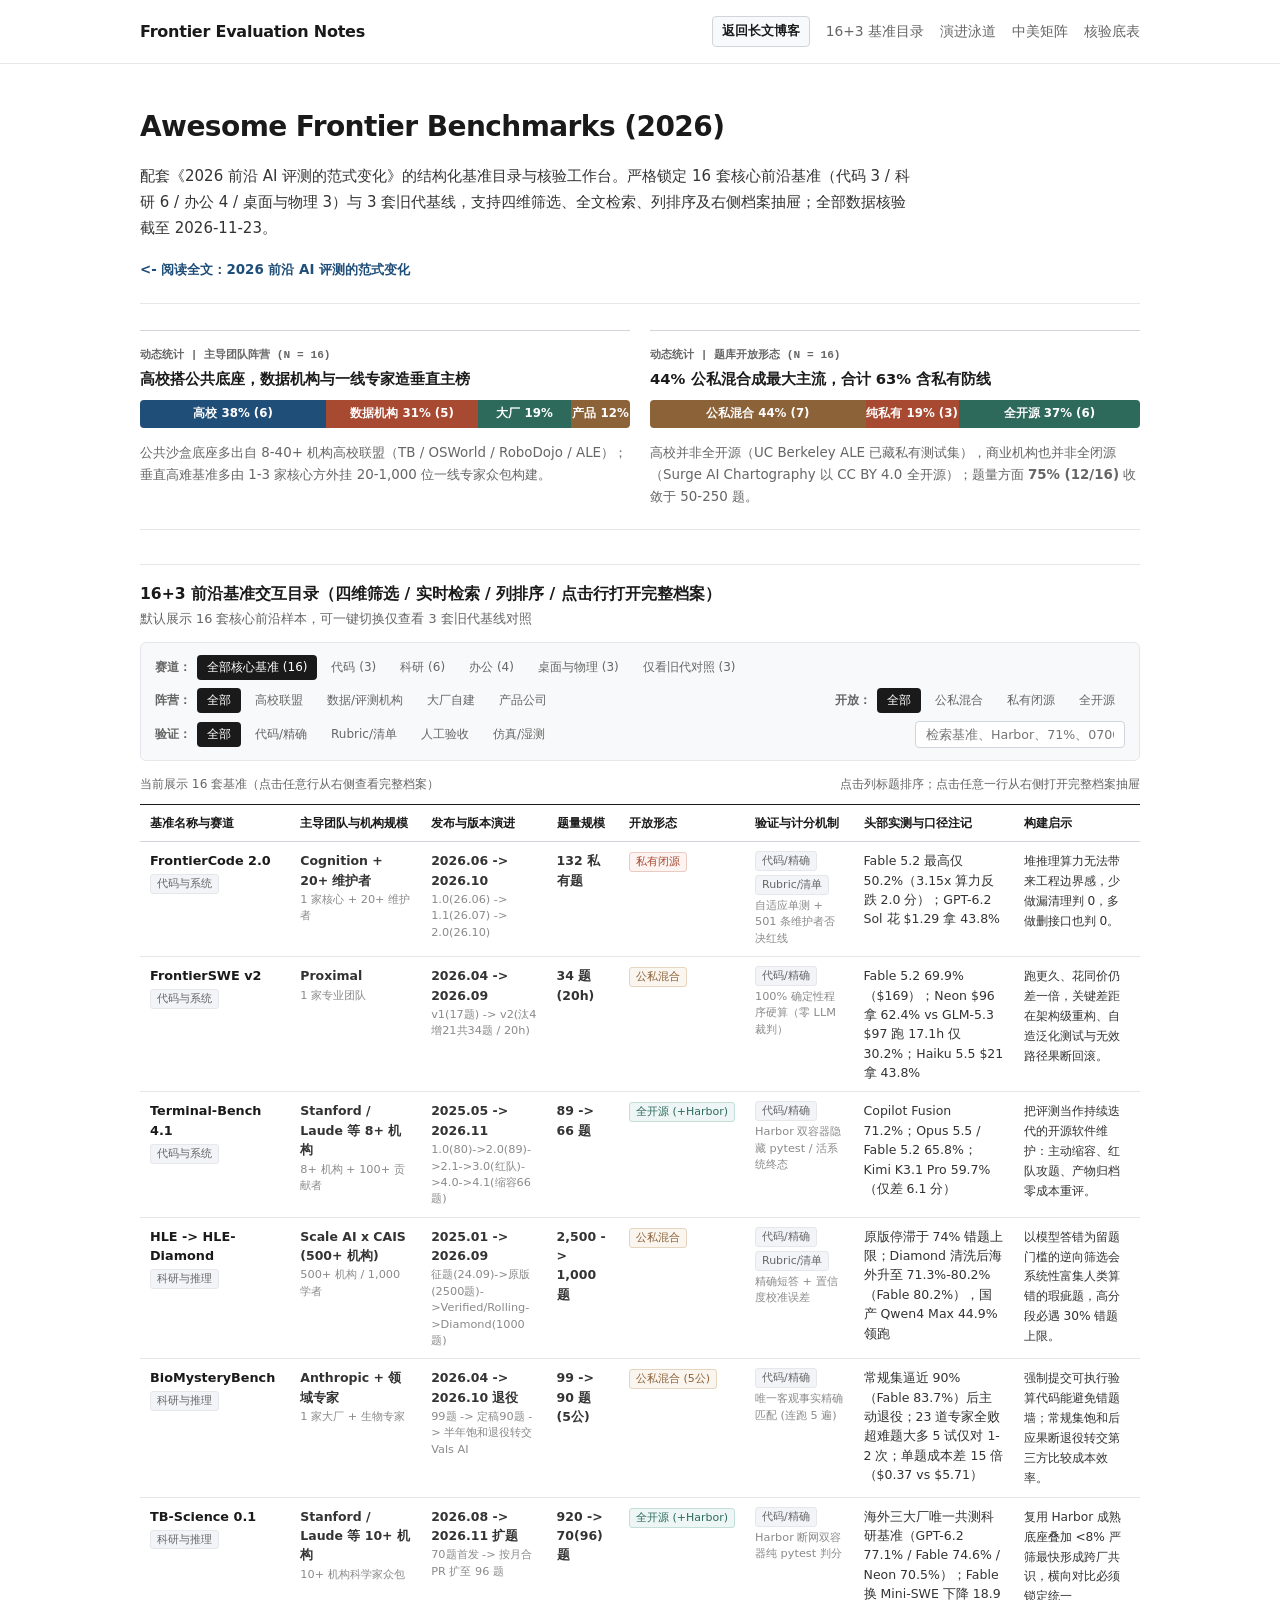
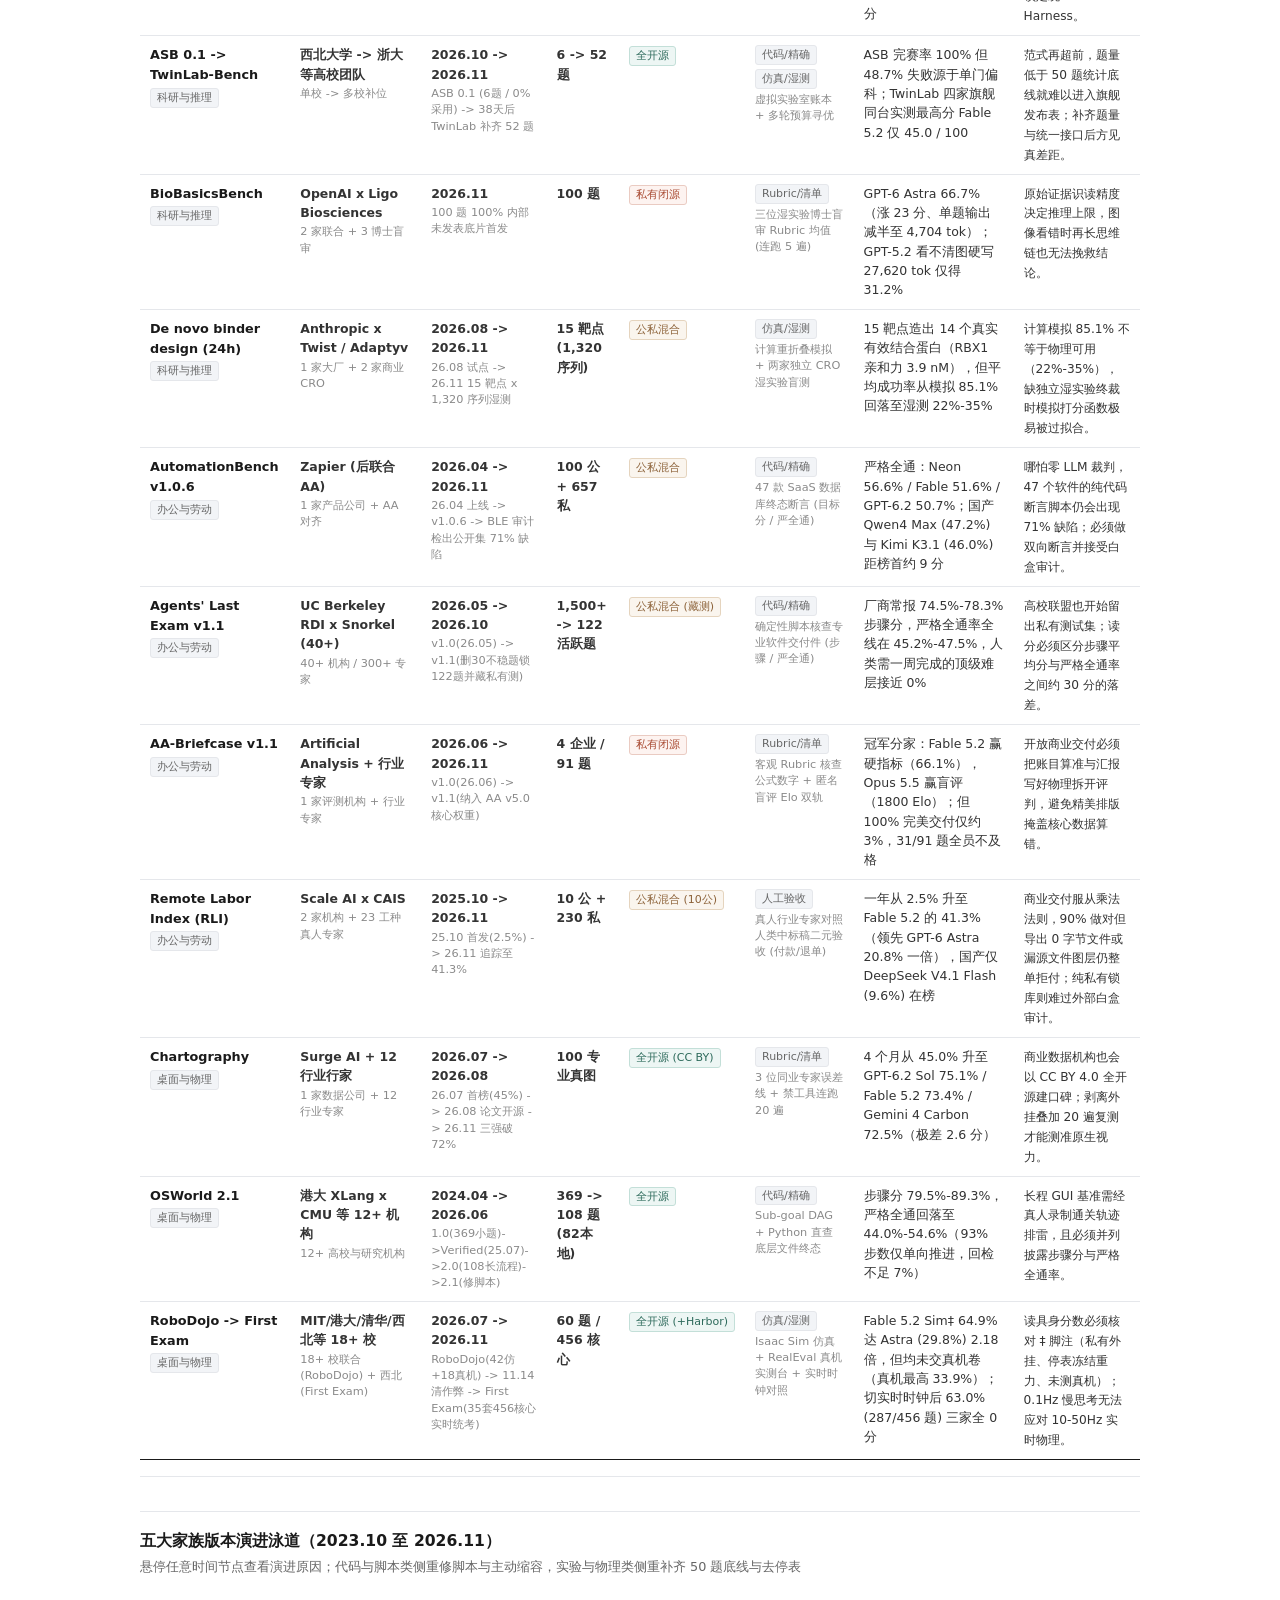
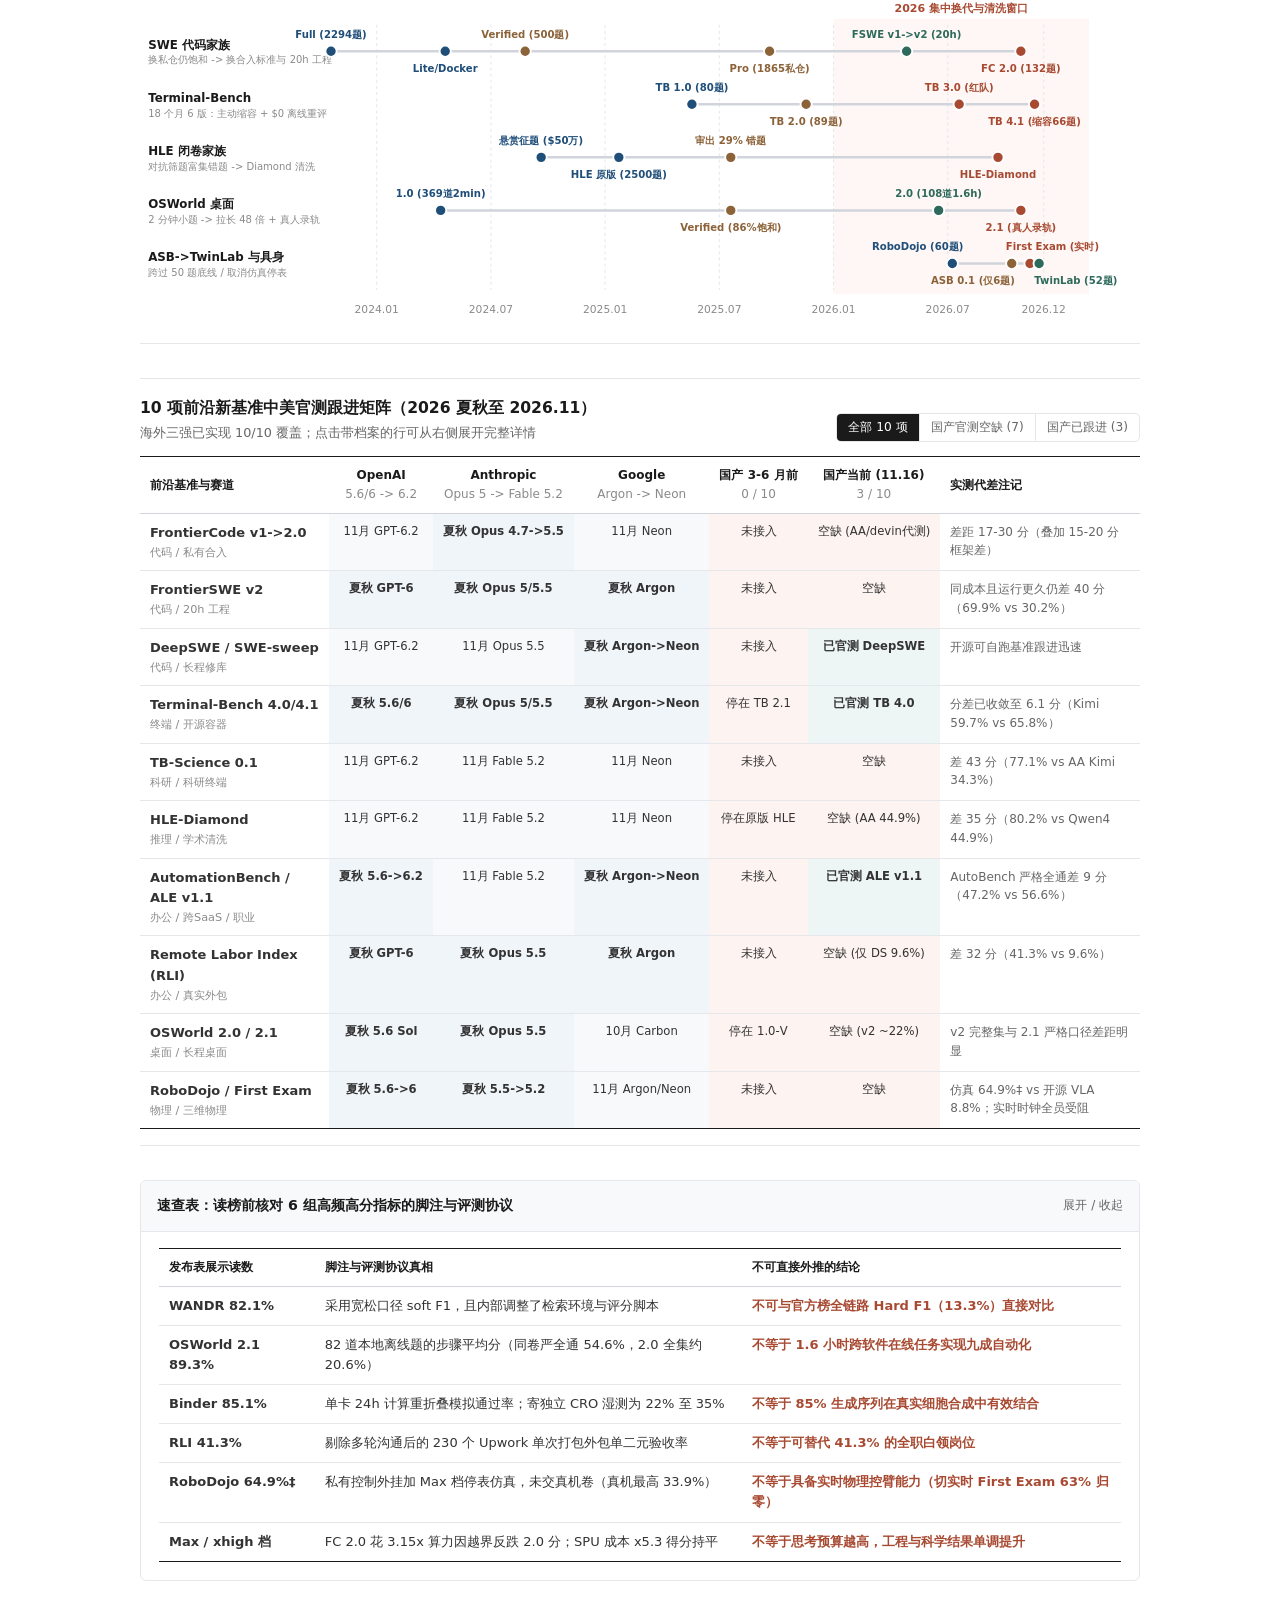
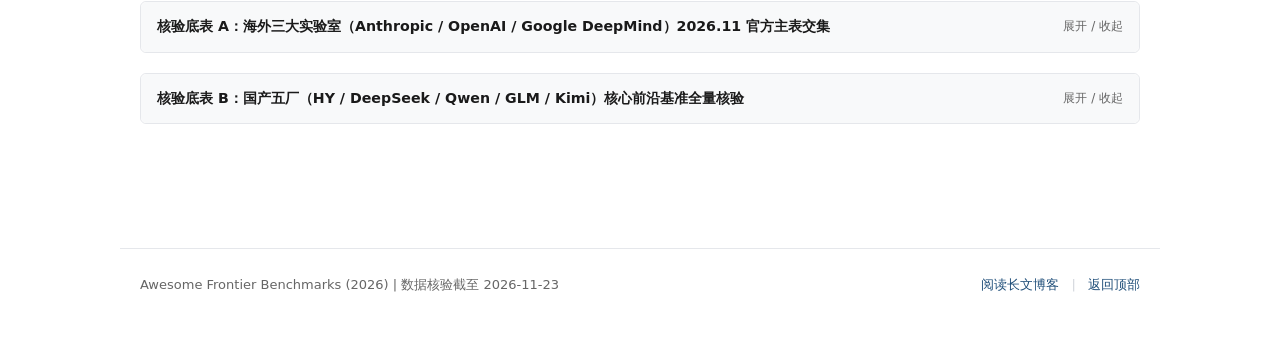
==== benchmarks.html @ d926dbf9 "Refactor blog to 4-part Lil'Log essay + References; split Part 3 into domain playbook; extract 16+3 " ====
<!DOCTYPE html>
<html lang="zh-CN">
<head>
  <meta charset="UTF-8">
  <meta name="viewport" content="width=device-width, initial-scale=1.0">
  <title>Awesome Frontier Benchmarks (2026) | 16+3 前沿基准目录与核验库</title>
  <meta name="description" content="2026 前沿 AI 评测独立基准目录平台：覆盖 16 套核心前沿基准与 3 套旧代基线的四维交互检索、五大家族演进泳道、中美 10 榜跟进矩阵与八厂实测核验底表。">
  <link rel="stylesheet" href="styles.css?v=20261126-4">
</head>
<body>

<header class="site-header" id="top">
  <div class="site-header-inner" style="max-width:var(--wide-w);">
    <a class="site-brand" href="index.html">Frontier Evaluation Notes</a>
    <nav class="header-nav" aria-label="目录平台导航">
      <a href="index.html" class="nav-dir-link">返回长文博客</a>
      <a href="#sec-explorer">16+3 基准目录</a>
      <a href="#sec-timeline">演进泳道</a>
      <a href="#sec-adoption">中美矩阵</a>
      <a href="#sec-ledgers">核验底表</a>
    </nav>
  </div>
</header>

<main class="page-wide">
  <header class="dir-header">
    <h1>Awesome Frontier Benchmarks (2026)</h1>
    <p>
      配套《2026 前沿 AI 评测的范式变化》的结构化基准目录与核验工作台。严格锁定 16 套核心前沿基准（代码 3 / 科研 6 / 办公 4 / 桌面与物理 3）与 3 套旧代基线，支持四维筛选、全文检索、列排序及右侧档案抽屉；全部数据核验截至 2026-11-23。
    </p>
    <a class="dir-back" href="index.html"><- 阅读全文：2026 前沿 AI 评测的范式变化</a>
  </header>

  <!-- Live SSOT Overview Bars -->
  <section class="figure-card full" style="margin-top:0;border-top:none;padding-top:0;">
    <div class="grid-2" id="dynamic-dist-bars"></div>
  </section>

  <!-- 1. Interactive 16+3 Master Directory -->
  <section class="figure-card full" id="sec-explorer">
    <div class="fig-header">
      <div>
        <h4 class="fig-title">16+3 前沿基准交互目录（四维筛选 / 实时检索 / 列排序 / 点击行打开完整档案）</h4>
        <div class="fig-sub">默认展示 16 套核心前沿样本，可一键切换仅查看 3 套旧代基线对照</div>
      </div>
    </div>

    <div class="explorer-toolbar">
      <div class="filter-group" id="track-filters">
        <span class="filter-label">赛道：</span>
        <button class="pill active" data-val="all">全部核心基准 (16)</button>
        <button class="pill" data-val="code">代码 (3)</button>
        <button class="pill" data-val="sci">科研 (6)</button>
        <button class="pill" data-val="off">办公 (4)</button>
        <button class="pill" data-val="emb">桌面与物理 (3)</button>
        <button class="pill" data-val="legacy">仅看旧代对照 (3)</button>
      </div>
      <div class="filter-group" id="org-filters">
        <span class="filter-label">阵营：</span>
        <button class="pill active" data-val="all">全部</button>
        <button class="pill" data-val="acad">高校联盟</button>
        <button class="pill" data-val="data">数据/评测机构</button>
        <button class="pill" data-val="lab">大厂自建</button>
        <button class="pill" data-val="prod">产品公司</button>
      </div>
      <div class="filter-group" id="access-filters">
        <span class="filter-label">开放：</span>
        <button class="pill active" data-val="all">全部</button>
        <button class="pill" data-val="hyb">公私混合</button>
        <button class="pill" data-val="priv">私有闭源</button>
        <button class="pill" data-val="open">全开源</button>
      </div>
      <div class="filter-group" id="eval-filters">
        <span class="filter-label">验证：</span>
        <button class="pill active" data-val="all">全部</button>
        <button class="pill" data-val="code">代码/精确</button>
        <button class="pill" data-val="rubric">Rubric/清单</button>
        <button class="pill" data-val="human">人工验收</button>
        <button class="pill" data-val="phys">仿真/湿测</button>
      </div>
      <input type="text" id="search-box" class="search-input" placeholder="检索基准、Harbor、71%、0700...">
    </div>

    <div class="hint-bar">
      <span id="row-count-label">当前展示 16 套基准</span>
      <span>点击列标题排序；点击任意一行从右侧打开完整档案抽屉</span>
    </div>

    <div class="table-scroll">
      <table class="master">
        <thead>
          <tr>
            <th data-sort="name">基准名称与赛道</th>
            <th data-sort="orgType">主导团队与机构规模</th>
            <th data-sort="releaseYear">发布与版本演进</th>
            <th data-sort="countNum">题量规模</th>
            <th data-sort="access">开放形态</th>
            <th>验证与计分机制</th>
            <th>头部实测与口径注记</th>
            <th>构建启示</th>
          </tr>
        </thead>
        <tbody id="master-tbody"></tbody>
      </table>
    </div>
  </section>

  <!-- 2. Five-Family Version Timeline -->
  <figure class="figure-card full" id="sec-timeline">
    <div class="fig-header">
      <div>
        <h4 class="fig-title">五大家族版本演进泳道（2023.10 至 2026.11）</h4>
        <div class="fig-sub">悬停任意时间节点查看演进原因；代码与脚本类侧重修脚本与主动缩容，实验与物理类侧重补齐 50 题底线与去停表</div>
      </div>
    </div>
    <div id="chart-timeline"></div>
  </figure>

  <!-- 3. US vs China 10-Benchmark Adoption Matrix -->
  <figure class="figure-card full" id="sec-adoption">
    <div class="fig-header">
      <div>
        <h4 class="fig-title">10 项前沿新基准中美官测跟进矩阵（2026 夏秋至 2026.11）</h4>
        <div class="fig-sub">海外三强已实现 10/10 覆盖；点击带档案的行可从右侧展开完整详情</div>
      </div>
      <div class="seg-tabs" id="adoption-seg">
        <button class="seg-btn active" data-val="all">全部 10 项</button>
        <button class="seg-btn" data-val="gap">国产官测空缺 (7)</button>
        <button class="seg-btn" data-val="ok">国产已跟进 (3)</button>
      </div>
    </div>
    <div class="table-scroll">
      <table class="ed-table">
        <thead>
          <tr>
            <th>前沿基准与赛道</th>
            <th style="text-align:center;">OpenAI<br><span style="font-weight:400;color:var(--faint);">5.6/6 -> 6.2</span></th>
            <th style="text-align:center;">Anthropic<br><span style="font-weight:400;color:var(--faint);">Opus 5 -> Fable 5.2</span></th>
            <th style="text-align:center;">Google<br><span style="font-weight:400;color:var(--faint);">Argon -> Neon</span></th>
            <th style="text-align:center;">国产 3-6 月前<br><span style="font-weight:400;color:var(--faint);">0 / 10</span></th>
            <th style="text-align:center;">国产当前 (11.16)<br><span style="font-weight:400;color:var(--faint);">3 / 10</span></th>
            <th>实测代差注记</th>
          </tr>
        </thead>
        <tbody id="adoption-tbody"></tbody>
      </table>
    </div>
  </figure>

  <!-- 4. Verification Ledgers & Fine-Print Quick Check -->
  <section id="sec-ledgers" style="margin-top:26px;">
    <details class="deep-dive wide" open>
      <summary>
        <span>速查表：读榜前核对 6 组高频高分指标的脚注与评测协议</span>
        <span class="dd-chevron">展开 / 收起</span>
      </summary>
      <div class="dd-body">
        <div class="table-scroll">
          <table class="ed-table">
            <thead>
              <tr><th>发布表展示读数</th><th>脚注与评测协议真相</th><th>不可直接外推的结论</th></tr>
            </thead>
            <tbody>
              <tr><td><b>WANDR 82.1%</b></td><td>采用宽松口径 soft F1，且内部调整了检索环境与评分脚本</td><td style="color:var(--rust);font-weight:600;">不可与官方榜全链路 Hard F1（13.3%）直接对比</td></tr>
              <tr><td><b>OSWorld 2.1 89.3%</b></td><td>82 道本地离线题的步骤平均分（同卷严全通 54.6%，2.0 全集约 20.6%）</td><td style="color:var(--rust);font-weight:600;">不等于 1.6 小时跨软件在线任务实现九成自动化</td></tr>
              <tr><td><b>Binder 85.1%</b></td><td>单卡 24h 计算重折叠模拟通过率；寄独立 CRO 湿测为 22% 至 35%</td><td style="color:var(--rust);font-weight:600;">不等于 85% 生成序列在真实细胞合成中有效结合</td></tr>
              <tr><td><b>RLI 41.3%</b></td><td>剔除多轮沟通后的 230 个 Upwork 单次打包外包单二元验收率</td><td style="color:var(--rust);font-weight:600;">不等于可替代 41.3% 的全职白领岗位</td></tr>
              <tr><td><b>RoboDojo 64.9%‡</b></td><td>私有控制外挂加 Max 档停表仿真，未交真机卷（真机最高 33.9%）</td><td style="color:var(--rust);font-weight:600;">不等于具备实时物理控臂能力（切实时 First Exam 63% 归零）</td></tr>
              <tr><td><b>Max / xhigh 档</b></td><td>FC 2.0 花 3.15x 算力因越界反跌 2.0 分；SPU 成本 x5.3 得分持平</td><td style="color:var(--rust);font-weight:600;">不等于思考预算越高，工程与科学结果单调提升</td></tr>
            </tbody>
          </table>
        </div>
      </div>
    </details>

    <details class="deep-dive wide">
      <summary>
        <span>核验底表 A：海外三大实验室（Anthropic / OpenAI / Google DeepMind）2026.11 官方主表交集</span>
        <span class="dd-chevron">展开 / 收起</span>
      </summary>
      <div class="dd-body">
        <div class="table-scroll">
          <table class="ed-table">
            <thead>
              <tr><th>交集层级</th><th>能力维度</th><th>核心评测集</th><th>2026.11 一手公开读数与侧重</th></tr>
            </thead>
            <tbody>
              <tr><td><b>三家硬交集</b></td><td>软件工程</td><td>FrontierCode 2.0</td><td>Fable 5.2 50.2%（发布页 49.1%），Opus 5.5 47.3%，Neon 46.2%，GPT-6.2 Astra 44.2% / Sol 43.8%</td></tr>
              <tr><td><b>三家硬交集</b></td><td>终端科研</td><td>TB-Science 0.1</td><td>GPT-6.2 Astra 77.1%，Mythos 5.2 75.3%，Fable 5.2 74.6%，Neon 70.5%（单列 0% 拒答率）</td></tr>
              <tr><td><b>三家硬交集</b></td><td>网安红线</td><td>ExploitBench / Gym</td><td>Anthropic 4 个月 40%->78%->91%（S-1）；OpenAI GPT-6.2 触 Critical（V8-bench 100% / 0-day 53.5%）；Google 分级受控开放</td></tr>
              <tr><td><b>三家硬交集</b></td><td>行为安全</td><td>审计 / 逃逸 / RSI</td><td>Anthropic 1,800 场景逃逸 39%->3.1%；OpenAI Astra 触 RSI High；Google Gray Swan IPI 间接注入 0%</td></tr>
              <tr><td><b>双家 / 横评</b></td><td>跨 SaaS 办公</td><td>AutomationBench v1.0.6</td><td>严格全通率：Gemini 4 Neon 56.6%（旧快照 56.3%），Carbon 55.3%，Fable 5.2 51.6%，GPT-6.2 Astra 50.7%</td></tr>
              <tr><td><b>双家 / 横评</b></td><td>多职业软件</td><td>Agents' Last Exam v1.1</td><td>55 职业沙箱：GPT-6.2 Astra 步骤分 78.3%（严全通 ~47.5%），Neon 75.8%（~46.0%），Fable ~74.5%（~45.2%）</td></tr>
              <tr><td><b>双家 / 横评</b></td><td>清洗学术与识图</td><td>HLE-Diamond / Chartography</td><td>HLE-Diamond：Fable 80.2% / Astra 72.2% / Neon 71.3%；Chartography：Sol 75.1% / Fable 73.4% / Carbon 72.5%</td></tr>
              <tr><td><b>单厂重仓</b></td><td>Anthropic</td><td>FSWE v2 / RLI / OSWorld / RoboDojo</td><td>20h 工程 69.9%、Upwork 真外包 41.3%、OSWorld 2.1 步骤分 89.3%（严全通 54.6%）、RoboDojo Sim 64.9%‡</td></tr>
              <tr><td><b>单厂重仓</b></td><td>OpenAI</td><td>DeepSWE / BioBasics / GDPval</td><td>轻量档 Sol 性价比、湿实验排错 Astra 66.7%、44 职业盲评 GDPval v2 50.4%、Erdos 形式化证明</td></tr>
              <tr><td><b>单厂重仓</b></td><td>Google</td><td>TB 4.1 / SWE-sweep / GraphWalks</td><td>首推 Cheating-adjusted 防作弊修正分、公开 Antigravity 3x 框架差、1M 上下文 GraphWalks 与 CWE-Bench v2 70.7%</td></tr>
            </tbody>
          </table>
        </div>
      </div>
    </details>

    <details class="deep-dive wide">
      <summary>
        <span>核验底表 B：国产五厂（HY / DeepSeek / Qwen / GLM / Kimi）核心前沿基准全量核验</span>
        <span class="dd-chevron">展开 / 收起</span>
      </summary>
      <div class="dd-body">
        <div class="table-scroll">
          <table class="ed-table">
            <thead>
              <tr><th>核心基准（海外参比）</th><th>HY (腾讯混元)</th><th>DeepSeek</th><th>Qwen (阿里通义)</th><th>GLM (智谱)</th><th>Kimi (月之暗面)</th></tr>
            </thead>
            <tbody>
              <tr><td><b>FrontierCode 2.0</b><br><span class="b-sub">海外最高 50.2%</span></td><td>官网未入榜<br><span class="b-sub">AA Hy4 31.4%</span></td><td>V4.1 Flash 1017<br>20.2% ($0.38, devin)</td><td>v2 官网未入榜<br><span class="b-sub">AA Qwen4 Max 26.5%</span></td><td>GLM-5.3 20.2% ($7.5)<br><span class="b-sub">Flash 15.0% ($0.79)</span></td><td>K3.1 Pro 19.9% ($3.0)<br><span class="b-sub">K3 18.9% ($4.5)</span></td></tr>
              <tr><td><b>FrontierSWE v2</b><br><span class="b-sub">海外最高 69.9%</span></td><td>官网未入榜<br><span class="b-sub">自研 Goal2Repo 23.2%</span></td><td>V4 Flash Vision<br>14.8% ($8.6 Pareto)</td><td>Qwen3.8-Max<br>17.8% ($51.3)</td><td><b>GLM-5.3 30.2% ($97)</b><br><span class="b-sub">Flash 18.1% ($11)</span></td><td>Kimi K3<br>25.9% ($110)</td></tr>
              <tr><td><b>Terminal-Bench 4.1</b><br><span class="b-sub">海外 71.2% / 65.8%</span></td><td>Hy4 37.9% ($348)<br><span class="b-sub">Flash 11.8% ($15)</span></td><td>V4.1 Flash 1017<br>38.5% ($185 Pareto)</td><td>Qwen3.8-Max<br>27.0% ($4.6K, CC)</td><td>GLM-5.3 41.2% ($2.7K)<br><span class="b-sub">Flash 37.0% ($375)</span></td><td><b>Kimi K3.1 Pro 59.7%</b><br><span class="b-sub">$1.1K (国产最高)</span></td></tr>
              <tr><td><b>TB-Science 0.1</b><br><span class="b-sub">海外最高 77.1%</span></td><td>官网未入榜<br><span class="b-sub">AA Hy4 12.9%</span></td><td>V4.1 Flash 15.7% (#7)<br><span class="b-sub">V4 Pro 3.8%</span></td><td>官网未入榜<br><span class="b-sub">AA Qwen4 Max 23.3%</span></td><td>GLM-5.3<br>8.1% ($2.7K)</td><td>K3 7.1%<br><span class="b-sub"><b>AA K3.1 Pro 34.3%</b></span></td></tr>
              <tr><td><b>HLE-Diamond</b><br><span class="b-sub">海外最高 80.2%</span></td><td>Tencent Hy4<br>32.7% (AA v5.0.1)</td><td>V4.1 Flash 25.3%<br><span class="b-sub">原版 HLE 43.3%</span></td><td><b>Qwen4 Max 44.9%</b><br><span class="b-sub">国产最高</span></td><td>GLM-5.3 (max) 17.9%<br><span class="b-sub">原版 HLE 42.3%</span></td><td>Kimi K3.1 Pro 37.3%<br><span class="b-sub">原版 52.5% (工具 70%)</span></td></tr>
              <tr><td><b>AutomationBench</b><br><span class="b-sub">海外 56.6% 严全通</span></td><td>官网未入榜<br><span class="b-sub">AA Hy4 36.2%</span></td><td>V4.1 / V4 Flash<br>AA 35.5%-36.7%</td><td><b>AA Qwen4 Max 47.2%</b><br><span class="b-sub">目标分 72.6%</span></td><td>GLM-5.3<br>AA 29.4%</td><td><b>AA K3.1 Pro 46.0%</b><br><span class="b-sub">目标分 73.3%</span></td></tr>
              <tr><td><b>RLI / OSWorld v2</b><br><span class="b-sub">海外 41.3% / 89.3%</span></td><td>官网未入榜</td><td>RLI V4.1 Flash 9.6%<br><span class="b-sub">国产唯一公开在榜</span></td><td>OSWorld v2 21.5%<br><span class="b-sub">1.0-Verified 73.3%</span></td><td>1.0-Verified<br>AutoGLM 48.0%</td><td>OSWorld v2 22.1%<br><span class="b-sub">1.0-Verified 73.1%</span></td></tr>
            </tbody>
          </table>
        </div>
        <p style="margin-top:10px;font-size:12.4px;color:var(--muted);">注：严格区分官网原生榜、厂商自报与 AA v5 统一框架补充读数；核验截止 2026-11-23。</p>
      </div>
    </details>
  </section>
</main>

<!-- Slide-out Benchmark Dossier Drawer -->
<div class="drawer-backdrop" id="drawer-bg" role="dialog" aria-modal="true" aria-label="基准完整档案">
  <div class="drawer" id="drawer-content"></div>
</div>

<div id="svg-tooltip" role="tooltip"></div>

<footer class="site-footer" style="max-width:var(--wide-w);">
  <div class="footer-inner">
    <span>Awesome Frontier Benchmarks (2026) | 数据核验截至 2026-11-23</span>
    <span>
      <a href="index.html">阅读长文博客</a>
      <span style="margin:0 8px;color:var(--border-strong);">|</span>
      <a href="#top">返回顶部</a>
    </span>
  </div>
</footer>

<script src="data.js?v=20261126-4"></script>
<script src="charts.js?v=20261126-4"></script>
</body>
</html>
---- styles.css ----
/* ==========================================================================
   2026 FRONTIER AI EVALUATION SURVEY | LIL'LOG MINIMALIST STYLESHEET
   Pure white canvas, calm academic typography, zero external font blocking.
   ========================================================================== */

:root {
  --bg: #FFFFFF;
  --surface: #F8F9FA;
  --surface-2: #F2F4F7;
  --border: #E5E7EB;
  --border-strong: #D1D5DB;

  --ink: #1A1A1A;
  --ink-2: #333333;
  --muted: #666666;
  --faint: #8A8A8A;

  /* Restrained semantic palette (argument weight only, zero decoration) */
  --accent: #1F4E79;
  --accent-hover: #143656;
  --accent-soft: #F0F5FA;
  --rust: #A84A32;
  --rust-soft: #FDF3F0;
  --sage: #2D6A5B;
  --sage-soft: #EDF6F4;
  --amber: #8C6239;
  --amber-soft: #FAF5EE;

  /* Zero-dependency native CJK/Latin typography stacks */
  --font-sans: -apple-system, BlinkMacSystemFont, "PingFang SC", "Hiragino Sans GB", "Noto Sans CJK SC", "Microsoft YaHei", "Helvetica Neue", system-ui, sans-serif;
  --font-mono: "SF Mono", ui-monospace, Menlo, Monaco, Consolas, "Liberation Mono", monospace;

  --prose-w: 740px;
  --fig-w: 880px;
  --wide-w: 1040px;
}

*, *::before, *::after {
  box-sizing: border-box;
}

html {
  scroll-behavior: smooth;
  font-size: 16px;
  -webkit-font-smoothing: antialiased;
  -moz-osx-font-smoothing: grayscale;
}

@media (prefers-reduced-motion: reduce) {
  html { scroll-behavior: auto; }
}

[id] {
  scroll-margin-top: 24px;
}

body {
  margin: 0;
  background: var(--bg);
  color: var(--ink);
  font-family: var(--font-sans);
  line-height: 1.82;
  overflow-x: clip;
}

/* ==========================================================================
   MINIMAL FLAT HEADER (Lilian Weng / Lil'Log style)
   ========================================================================== */
.site-header {
  border-bottom: 1px solid var(--border);
  background: var(--bg);
}

.site-header-inner {
  max-width: var(--fig-w);
  margin: 0 auto;
  padding: 16px 20px;
  display: flex;
  align-items: center;
  justify-content: space-between;
  gap: 14px;
  flex-wrap: wrap;
}

.site-brand {
  text-decoration: none;
  color: var(--ink);
  font-size: 16px;
  font-weight: 700;
  letter-spacing: -0.015em;
}

.header-nav {
  display: flex;
  align-items: center;
  gap: 16px;
  flex-wrap: wrap;
}

.header-nav a {
  text-decoration: none;
  color: var(--muted);
  font-size: 13.8px;
  transition: color 0.14s ease;
}

.header-nav a:hover {
  color: var(--ink);
}

/* ==========================================================================
   SINGLE-COLUMN EDITORIAL FLOW
   ========================================================================== */
main.page {
  padding: 0 20px 84px;
}

.prose {
  max-width: var(--prose-w);
  margin: 0 auto;
  min-width: 0;
}

.post-header {
  max-width: var(--prose-w);
  margin: 46px auto 26px;
}

.post-header h1 {
  font-size: clamp(26px, 3.6vw, 35px);
  font-weight: 700;
  line-height: 1.28;
  letter-spacing: -0.02em;
  color: var(--ink);
  margin: 0 0 14px;
}

.post-meta {
  font-size: 13.4px;
  color: var(--muted);
  margin: 0 0 20px;
  display: flex;
  flex-wrap: wrap;
  gap: 6px 12px;
}

.post-meta span {
  white-space: nowrap;
}

.post-lead {
  font-size: 15.6px;
  line-height: 1.84;
  color: var(--ink-2);
  margin: 0;
  padding-top: 18px;
  border-top: 1px solid var(--border);
}

/* Collapsible Top Table of Contents (Lil'Log style) */
details.toc-box {
  max-width: var(--prose-w);
  margin: 24px auto 44px;
  background: var(--surface);
  border: 1px solid var(--border);
  border-radius: 6px;
  padding: 12px 18px;
}

details.toc-box summary {
  cursor: pointer;
  font-size: 14px;
  font-weight: 600;
  color: var(--ink);
  user-select: none;
  list-style: none;
  display: flex;
  align-items: center;
  gap: 8px;
}

details.toc-box summary::-webkit-details-marker { display: none; }

details.toc-box summary::before {
  content: "▸";
  font-size: 12px;
  color: var(--muted);
  display: inline-block;
  transition: transform 0.15s ease;
}

details.toc-box[open] summary::before {
  transform: rotate(90deg);
}

.toc-list {
  list-style: none;
  margin: 12px 0 4px;
  padding: 10px 0 0;
  border-top: 1px solid var(--border);
}

.toc-list > li { margin: 5px 0; }

.toc-list a {
  text-decoration: none;
  color: var(--ink-2);
  font-size: 13.8px;
  line-height: 1.55;
}

.toc-list a:hover {
  color: var(--accent);
  text-decoration: underline;
  text-underline-offset: 3px;
}

.toc-list .toc-main { font-weight: 600; color: var(--ink); }

.toc-sub {
  list-style: none;
  margin: 2px 0 8px;
  padding-left: 18px;
}

.toc-sub li { margin: 2px 0; }
.toc-sub a { font-size: 13.1px; color: var(--muted); }

/* ==========================================================================
   CHAPTERS, HEADINGS & PROSE
   ========================================================================== */
article.chapter {
  margin: 0 auto 56px;
}

article.chapter + article.chapter {
  border-top: 1px solid var(--border);
  padding-top: 44px;
}

.chapter h2 {
  max-width: var(--prose-w);
  margin: 0 auto 16px;
  font-size: clamp(22px, 2.5vw, 26px);
  font-weight: 700;
  line-height: 1.35;
  letter-spacing: -0.015em;
  color: var(--ink);
  scroll-margin-top: 24px;
}

.chapter-lead {
  max-width: var(--prose-w);
  margin: 0 auto 24px;
  font-size: 15.5px;
  line-height: 1.82;
  color: var(--muted);
}

.prose h3 {
  font-size: 19px;
  font-weight: 650;
  line-height: 1.4;
  letter-spacing: -0.01em;
  color: var(--ink);
  margin: 36px 0 12px;
  scroll-margin-top: 24px;
}

.prose h4 {
  font-size: 16px;
  font-weight: 650;
  color: var(--ink);
  margin: 24px 0 8px;
  line-height: 1.45;
  scroll-margin-top: 24px;
}

.prose p {
  font-size: 15.7px;
  line-height: 1.86;
  color: var(--ink-2);
  margin: 0 0 15px;
  overflow-wrap: break-word;
}

.prose strong { color: var(--ink); font-weight: 600; }

.prose a {
  color: var(--accent);
  text-decoration: underline;
  text-decoration-color: rgba(31, 78, 121, 0.35);
  text-underline-offset: 3px;
}

.prose a:hover {
  color: var(--accent-hover);
  text-decoration-color: var(--accent-hover);
}

/* Inline clickable link that opens the bottom explorer drawer */
.prose a.bench-ref {
  text-decoration: none;
  font-weight: 600;
  color: var(--accent);
  border-bottom: 1px dashed rgba(31, 78, 121, 0.45);
  cursor: pointer;
}

.prose a.bench-ref:hover {
  color: var(--accent-hover);
  border-bottom-style: solid;
}

.prose code {
  font-family: var(--font-mono);
  font-size: 0.85em;
  background: var(--surface-2);
  padding: 1.5px 5px;
  margin: 0 1px;
  border-radius: 3px;
  color: var(--ink);
}

.prose ul, .prose ol {
  margin: 0 0 18px;
  padding-left: 22px;
  color: var(--ink-2);
}

.prose li {
  font-size: 15.4px;
  line-height: 1.82;
  margin-bottom: 9px;
}

/* Inline Toggleable Footnotes */
.sn-ref {
  font-family: var(--font-mono);
  font-size: 11px;
  font-weight: 600;
  color: var(--accent);
  vertical-align: super;
  line-height: 1;
  margin: 0 2px;
  cursor: pointer;
  user-select: none;
}

.sn-ref::before { content: "["; }
.sn-ref::after  { content: "]"; }
.sn-ref:hover { text-decoration: underline; }

.sidenote {
  display: none;
  margin: 10px 0 16px;
  padding: 10px 14px;
  background: var(--surface);
  border-left: 2px solid var(--border-strong);
  font-size: 13.4px;
  line-height: 1.68;
  color: var(--muted);
}

.sidenote.open { display: block; }
.sidenote .sn-num { font-family: var(--font-mono); font-weight: 600; color: var(--ink); margin-right: 5px; }

/* Lil'Log Quiet Callout & Case Anatomy Block */
.callout {
  max-width: var(--prose-w);
  margin: 22px auto;
  padding: 14px 18px;
  background: var(--surface);
  border: 1px solid var(--border);
  border-left: 3px solid var(--accent);
  border-radius: 4px;
  font-size: 14.6px;
  line-height: 1.78;
  color: var(--ink-2);
}

.callout strong { color: var(--ink); }

/* Case Study Structured Header (Lil'Log clarity) */
.case-head {
  display: flex;
  flex-wrap: wrap;
  align-items: baseline;
  justify-content: space-between;
  gap: 8px 16px;
  margin: 30px 0 12px;
  padding-bottom: 8px;
  border-bottom: 1px solid var(--border);
}

.case-head h4 {
  margin: 0;
  font-size: 17px;
  font-weight: 650;
  color: var(--ink);
}

.case-meta-tag {
  font-family: var(--font-mono);
  font-size: 11.8px;
  color: var(--muted);
}

/* Code Block (Light GitHub / Lil'Log style) */
.code-tree {
  font-family: var(--font-mono);
  font-size: 12.6px;
  line-height: 1.7;
  background: var(--surface);
  color: var(--ink);
  border: 1px solid var(--border);
  padding: 14px 16px;
  border-radius: 6px;
  overflow-x: auto;
  margin: 16px 0;
}

.code-tree .cm { color: #6B7280; }
.code-tree .hi-blue { color: var(--accent); font-weight: 600; }
.code-tree .hi-red { color: var(--rust); font-weight: 600; }
.code-tree .hi-sage { color: var(--sage); font-weight: 600; }

.case-box .code-tree {
  white-space: pre-wrap;
  word-break: break-word;
  font-size: 11.8px;
  line-height: 1.62;
  padding: 11px 12px;
  margin: 10px 0;
}

/* Quiet Case Strip */
.case-strip {
  max-width: var(--prose-w);
  margin: 18px auto 22px;
  display: grid;
  grid-template-columns: repeat(2, minmax(0, 1fr));
  gap: 14px;
}

.case-box {
  padding: 14px 16px;
  background: var(--surface);
  border: 1px solid var(--border);
  border-left: 2.5px solid var(--ink);
  border-radius: 4px;
  min-width: 0;
}

.case-box.rust { border-left-color: var(--rust); }
.case-box.accent { border-left-color: var(--accent); }
.case-box.sage { border-left-color: var(--sage); }

.case-label {
  font-size: 13px;
  font-weight: 650;
  color: var(--ink);
  margin-bottom: 6px;
}

.case-box p {
  font-size: 13.8px;
  line-height: 1.72;
  margin: 0 0 8px;
  color: var(--ink-2);
}

.case-box p:last-child { margin-bottom: 0; }

/* ==========================================================================
   FLAT FIGURES & CHARTS
   ========================================================================== */
.figure-card {
  max-width: var(--fig-w);
  margin: 28px auto 34px;
  padding: 18px 0 16px;
  border-top: 1px solid var(--border);
  border-bottom: 1px solid var(--border);
  background: var(--bg);
  min-width: 0;
}

.figure-card.full {
  max-width: var(--wide-w);
}

.fig-header {
  display: flex;
  flex-wrap: wrap;
  justify-content: space-between;
  align-items: flex-end;
  gap: 12px;
  margin-bottom: 14px;
}

.fig-title {
  font-size: 15.6px;
  font-weight: 650;
  color: var(--ink);
  margin: 0;
  line-height: 1.45;
}

.fig-sub {
  font-size: 12.8px;
  color: var(--muted);
  margin-top: 4px;
  line-height: 1.5;
}

.fig-caption {
  margin-top: 12px;
  font-size: 12.2px;
  line-height: 1.6;
  color: var(--muted);
  display: flex;
  justify-content: space-between;
  flex-wrap: wrap;
  gap: 6px 16px;
}

/* Dual-panel figure (Strictly separated physical units) */
.dual-fig-grid {
  display: grid;
  grid-template-columns: 1.55fr 1fr;
  gap: 16px;
  align-items: stretch;
}

.dual-subpanel {
  background: var(--surface);
  border: 1px solid var(--border);
  border-radius: 6px;
  padding: 14px 14px 10px;
  min-width: 0;
}

.dual-subpanel-title {
  font-size: 12.6px;
  font-weight: 650;
  color: var(--ink);
  margin-bottom: 8px;
  display: flex;
  justify-content: space-between;
  align-items: center;
  gap: 8px;
  flex-wrap: wrap;
}

.dual-subpanel-title span {
  font-family: var(--font-mono);
  font-size: 10.6px;
  color: var(--muted);
  font-weight: 500;
}

/* Minimal Segmented Controls */
.seg-tabs {
  display: inline-flex;
  border: 1px solid var(--border);
  border-radius: 5px;
  overflow: hidden;
  background: var(--bg);
  flex-wrap: wrap;
}

.seg-btn {
  border: none;
  border-right: 1px solid var(--border);
  background: transparent;
  color: var(--muted);
  font-family: inherit;
  font-size: 12.2px;
  font-weight: 500;
  padding: 5px 11px;
  cursor: pointer;
  transition: background 0.12s, color 0.12s;
}

.seg-btn:last-child { border-right: none; }
.seg-btn:hover { background: var(--surface); color: var(--ink); }
.seg-btn.active { background: var(--ink); color: #FFFFFF; }

/* Stacked Bars & Info Grids */
.stack-bar {
  display: flex;
  height: 28px;
  border-radius: 4px;
  overflow: hidden;
  margin: 10px 0 14px;
  font-size: 11.8px;
  font-weight: 600;
  color: #FFFFFF;
}

.stack-seg {
  display: flex;
  align-items: center;
  justify-content: center;
  white-space: nowrap;
  overflow: hidden;
  padding: 0 6px;
}

.grid-2 {
  display: grid;
  grid-template-columns: repeat(2, minmax(0, 1fr));
  gap: 20px;
}

.grid-3 {
  display: grid;
  grid-template-columns: repeat(3, minmax(0, 1fr));
  gap: 16px;
}

.info-card {
  padding: 14px 0 4px;
  border-top: 1px solid var(--border-strong);
  min-width: 0;
}

.info-card .ic-k {
  font-family: var(--font-mono);
  font-size: 11.2px;
  font-weight: 600;
  color: var(--muted);
  margin-bottom: 4px;
}

.info-card h4 {
  font-size: 14.8px;
  font-weight: 650;
  margin: 0 0 6px;
  color: var(--ink);
  line-height: 1.4;
}

.info-card p {
  font-size: 13.4px;
  line-height: 1.66;
  color: var(--muted);
  margin: 0 0 8px;
}

.info-card p:last-child { margin-bottom: 0; }

/* Collapsible Appendix Details */
details.deep-dive {
  max-width: var(--prose-w);
  margin: 20px auto;
  border: 1px solid var(--border);
  border-radius: 6px;
  background: var(--bg);
}

details.deep-dive.wide { max-width: var(--wide-w); }

details.deep-dive summary {
  list-style: none;
  cursor: pointer;
  padding: 12px 16px;
  background: var(--surface);
  display: flex;
  align-items: center;
  justify-content: space-between;
  gap: 12px;
  user-select: none;
  font-size: 14.2px;
  font-weight: 600;
  color: var(--ink);
  border-radius: 6px;
}

details.deep-dive[open] summary {
  border-bottom: 1px solid var(--border);
  border-radius: 6px 6px 0 0;
}

details.deep-dive summary::-webkit-details-marker { display: none; }
details.deep-dive summary:hover { background: var(--surface-2); }

.dd-chevron { font-size: 12px; font-weight: 500; color: var(--muted); white-space: nowrap; flex-shrink: 0; }

.dd-body { padding: 16px 18px 18px; font-size: 14px; line-height: 1.76; color: var(--ink-2); }

/* ==========================================================================
   ACADEMIC THREE-LINE TABLES & 16+3 INTERACTIVE EXPLORER
   ========================================================================== */
.table-scroll { width: 100%; overflow-x: auto; }

table.ed-table, table.master {
  width: 100%;
  border-collapse: collapse;
  font-size: 13px;
  line-height: 1.55;
  border-top: 1.5px solid var(--ink);
  border-bottom: 1.5px solid var(--ink);
}

table.ed-table thead th, table.master thead th {
  background: var(--bg);
  color: var(--ink);
  font-weight: 650;
  text-align: left;
  padding: 9px 10px;
  border-bottom: 1px solid var(--border-strong);
  white-space: nowrap;
  font-size: 12px;
}

table.ed-table tbody td, table.master tbody td {
  padding: 9px 10px;
  border-bottom: 1px solid var(--border);
  vertical-align: top;
  color: var(--ink-2);
}

table.ed-table tbody tr:last-child td, table.master tbody tr:last-child td { border-bottom: none; }
table.ed-table tbody tr:hover, table.master tbody tr:hover { background: var(--surface); }

.mx-cell { text-align: center !important; font-size: 11.6px; white-space: nowrap; }
.mx-early { background: #F0F5FA; color: #1F4E79; font-weight: 600; }
.mx-nov   { background: #F8F9FA; color: #4B5563; }
.mx-cn-ok { background: #EDF6F4; color: #2D6A5B; font-weight: 600; }
.mx-gap   { background: #FDF3F0; color: #A84A32; }

.tag {
  display: inline-block;
  font-size: 11px;
  font-weight: 500;
  padding: 1px 6px;
  border-radius: 3px;
  background: var(--surface-2);
  color: var(--muted);
  border: 1px solid var(--border);
  white-space: nowrap;
  line-height: 1.45;
}

.tag.hyb { background: var(--amber-soft); color: var(--amber); border-color: #E5D4BE; }
.tag.priv { background: var(--rust-soft); color: var(--rust); border-color: #EACBC2; }
.tag.open { background: var(--sage-soft); color: var(--sage); border-color: #C3DFD8; }

.ev-wrap { display: flex; flex-wrap: wrap; gap: 4px; margin-bottom: 3px; }
.b-name { font-weight: 600; font-size: 12.8px; color: var(--ink); display: block; }
.b-sub { font-size: 11.3px; color: var(--faint); margin-top: 2px; display: block; line-height: 1.45; }
.warn-note { color: var(--ink-2); font-size: 12.2px; line-height: 1.55; }

/* Explorer Controls */
.explorer-toolbar {
  padding: 12px 14px;
  background: var(--surface);
  border: 1px solid var(--border);
  border-radius: 6px;
  margin-bottom: 12px;
  display: flex;
  flex-wrap: wrap;
  gap: 8px 14px;
  align-items: center;
  justify-content: space-between;
}

.filter-group { display: flex; align-items: center; gap: 4px; flex-wrap: wrap; }
.filter-label { font-size: 12px; font-weight: 600; color: var(--muted); margin-right: 2px; }

.pill {
  padding: 3px 9px;
  border-radius: 4px;
  border: 1px solid transparent;
  background: transparent;
  color: var(--muted);
  font-size: 12px;
  font-weight: 500;
  cursor: pointer;
  font-family: inherit;
  transition: background 0.12s, color 0.12s;
}

.pill:hover { background: var(--surface-2); color: var(--ink); }
.pill.active { background: var(--ink); color: #FFFFFF; }

.search-input {
  padding: 5px 10px;
  border: 1px solid var(--border-strong);
  border-radius: 4px;
  font-size: 12.6px;
  min-width: 210px;
  background: var(--bg);
  color: var(--ink);
  font-family: inherit;
}

.search-input:focus { outline: none; border-color: var(--ink); }

.hint-bar {
  display: flex;
  justify-content: space-between;
  flex-wrap: wrap;
  gap: 8px;
  font-size: 12.2px;
  color: var(--muted);
  margin-bottom: 8px;
}

table.master { min-width: 980px; font-size: 12.5px; }
table.master thead th { cursor: pointer; user-select: none; }
table.master thead th:hover { color: var(--accent); }
table.master tbody tr { cursor: pointer; }
table.master tbody tr.legacy-row { color: var(--muted); background: #FAFAFA; }

/* Slide-out Detail Drawer */
.drawer-backdrop {
  position: fixed;
  inset: 0;
  background: rgba(0, 0, 0, 0.28);
  z-index: 300;
  display: none;
  justify-content: flex-end;
}

.drawer-backdrop.open { display: flex; }

.drawer {
  width: min(580px, 95vw);
  height: 100%;
  background: var(--bg);
  border-left: 1px solid var(--border);
  overflow-y: auto;
  padding: 28px 30px 44px;
  box-shadow: -8px 0 30px rgba(0, 0, 0, 0.08);
}

.drawer-head {
  display: flex;
  justify-content: space-between;
  align-items: flex-start;
  gap: 14px;
  border-bottom: 1.5px solid var(--ink);
  padding-bottom: 15px;
  margin-bottom: 16px;
}

.drawer-head h3 { font-size: 20px; font-weight: 700; margin: 0; color: var(--ink); }

.close-btn {
  background: transparent;
  border: 1px solid var(--border-strong);
  width: 30px;
  height: 30px;
  border-radius: 4px;
  font-size: 18px;
  cursor: pointer;
  color: var(--ink);
  flex-shrink: 0;
  display: inline-flex;
  align-items: center;
  justify-content: center;
}

.close-btn:hover { background: var(--ink); color: #FFFFFF; }

.d-section { padding: 14px 0; border-bottom: 1px solid var(--border); }
.d-section:last-child { border-bottom: none; }
.d-section h4 { font-size: 12.5px; font-weight: 650; color: var(--muted); margin: 0 0 8px; }
.d-section p, .d-section li { font-size: 13.6px; line-height: 1.72; color: var(--ink-2); margin: 0; }
.d-section ul { padding-left: 18px; margin: 0; }
.d-section li { margin-bottom: 6px; }
.d-section a { color: var(--accent); font-weight: 600; }

.d-lesson {
  background: var(--surface);
  border-left: 2.5px solid var(--ink);
  padding: 12px 14px;
  margin-top: 12px;
}

/* ==========================================================================
   REFERENCES, BIBTEX & FOOTER
   ========================================================================== */
.refs-wrap { max-width: var(--prose-w); margin: 44px auto 0; padding-top: 24px; border-top: 1px solid var(--border); }
.refs-wrap h2 {
  font-size: 22px;
  font-weight: 700;
  margin: 0 0 8px;
  color: var(--ink);
  letter-spacing: -0.015em;
}
.refs-sub { font-size: 13.4px; color: var(--muted); margin: 0 0 20px; line-height: 1.65; }
.ref-group { margin-bottom: 20px; }
.ref-group h4 {
  font-size: 12.6px;
  font-weight: 650;
  color: var(--muted);
  margin: 0 0 8px;
  padding-bottom: 4px;
  border-bottom: 1px solid var(--border);
}
.ref-list { list-style: none; margin: 0; padding: 0; }
.ref-list li {
  display: flex;
  align-items: baseline;
  gap: 8px;
  font-size: 13.4px;
  line-height: 1.68;
  color: var(--ink-2);
  margin-bottom: 4px;
}
.ref-idx {
  font-family: var(--font-mono);
  font-size: 11.8px;
  color: var(--faint);
  min-width: 32px;
  flex-shrink: 0;
}
.ref-list a { color: var(--accent); text-decoration: none; }
.ref-list a:hover { text-decoration: underline; text-underline-offset: 2px; }
.ref-host {
  font-family: var(--font-mono);
  font-size: 11.2px;
  color: var(--faint);
  margin-left: 6px;
  white-space: nowrap;
}

.citation-wrap { max-width: var(--prose-w); margin: 34px auto 0; padding-top: 22px; border-top: 1px solid var(--border); }
.citation-wrap h2 { font-size: 20px; font-weight: 700; margin: 0 0 10px; color: var(--ink); }
.citation-wrap p { font-size: 14px; color: var(--ink-2); margin: 0 0 10px; line-height: 1.72; }
.cite-inline {
  background: var(--surface);
  border-left: 2.5px solid var(--border-strong);
  padding: 10px 14px;
  font-size: 13.6px;
  color: var(--ink-2);
  margin: 0 0 14px;
}

.bibtex-wrap { position: relative; margin-top: 14px; }

/* Header Directory Link & Standalone Directory Page */
.nav-dir-link {
  padding: 3px 9px;
  border: 1px solid var(--border-strong);
  border-radius: 4px;
  color: var(--ink) !important;
  font-weight: 600 !important;
  font-size: 12.6px !important;
  background: var(--surface);
  text-decoration: none !important;
}
.nav-dir-link:hover { border-color: var(--ink); background: var(--surface-2); }

.page-wide { max-width: var(--wide-w); margin: 0 auto; padding: 0 20px 64px; }
.dir-header {
  max-width: var(--wide-w);
  margin: 38px auto 26px;
  padding-bottom: 20px;
  border-bottom: 1px solid var(--border);
}
.dir-header h1 { font-size: 28px; font-weight: 700; margin: 0 0 10px; letter-spacing: -0.02em; color: var(--ink); }
.dir-header p { font-size: 15px; color: var(--ink-2); margin: 0 0 12px; max-width: 780px; line-height: 1.75; }
.dir-back { font-size: 13.4px; color: var(--accent); text-decoration: none; font-weight: 600; }
.dir-back:hover { text-decoration: underline; }

/* Domain Playbook Table & Action Steps */
table.playbook-table { min-width: 960px; font-size: 12.6px; }
table.playbook-table td:first-child { font-weight: 650; color: var(--ink); min-width: 120px; }

.action-steps { display: flex; flex-direction: column; gap: 14px; margin: 18px 0 24px; }
.action-step {
  padding: 14px 18px;
  background: var(--surface);
  border: 1px solid var(--border);
  border-left: 3px solid var(--accent);
  border-radius: 4px;
}
.action-step-title {
  font-size: 14.8px;
  font-weight: 650;
  color: var(--ink);
  margin: 0 0 6px;
}
.action-step-title .step-tag {
  font-family: var(--font-mono);
  font-size: 11.8px;
  font-weight: 600;
  color: var(--accent);
  margin-right: 8px;
}
.action-step p {
  font-size: 14.2px;
  line-height: 1.76;
  color: var(--ink-2);
  margin: 0;
}

.dir-callout {
  max-width: var(--prose-w);
  margin: 22px auto;
  padding: 12px 16px;
  background: var(--surface);
  border: 1px solid var(--border);
  border-radius: 5px;
  font-size: 13.8px;
  color: var(--ink-2);
  display: flex;
  justify-content: space-between;
  align-items: center;
  flex-wrap: wrap;
  gap: 10px;
}
.dir-callout a { color: var(--accent); font-weight: 650; text-decoration: none; white-space: nowrap; }
.dir-callout a:hover { text-decoration: underline; }

.copy-btn {
  position: absolute;
  top: 10px;
  right: 10px;
  background: var(--bg);
  color: var(--ink-2);
  border: 1px solid var(--border-strong);
  border-radius: 4px;
  padding: 4px 10px;
  font-size: 11.6px;
  font-family: var(--font-mono);
  cursor: pointer;
}

.copy-btn:hover { border-color: var(--ink); color: var(--ink); }

#svg-tooltip {
  position: fixed;
  pointer-events: none;
  background: rgba(255, 255, 255, 0.98);
  color: var(--ink);
  padding: 9px 12px;
  border-radius: 5px;
  font-size: 12.2px;
  max-width: 320px;
  line-height: 1.55;
  box-shadow: 0 4px 16px rgba(0, 0, 0, 0.1);
  display: none;
  z-index: 400;
  border: 1px solid var(--border-strong);
}

footer.site-footer {
  max-width: var(--prose-w);
  margin: 40px auto 0;
  border-top: 1px solid var(--border);
  padding: 24px 20px 56px;
  font-size: 13px;
  color: var(--muted);
}

.footer-inner { display: flex; justify-content: space-between; flex-wrap: wrap; gap: 12px; }
.footer-inner a { color: var(--accent); text-decoration: none; }
.footer-inner a:hover { text-decoration: underline; }

@media (max-width: 820px) {
  .post-header { margin: 30px auto 20px; }
  .grid-2, .grid-3, .case-strip, .dual-fig-grid { grid-template-columns: 1fr; }
  .search-input { width: 100%; min-width: 0; }
}

@media print {
  .site-header, .drawer-backdrop, #svg-tooltip, .seg-tabs, .explorer-toolbar { display: none !important; }
  .prose, .figure-card, details.deep-dive { max-width: 100%; }
}
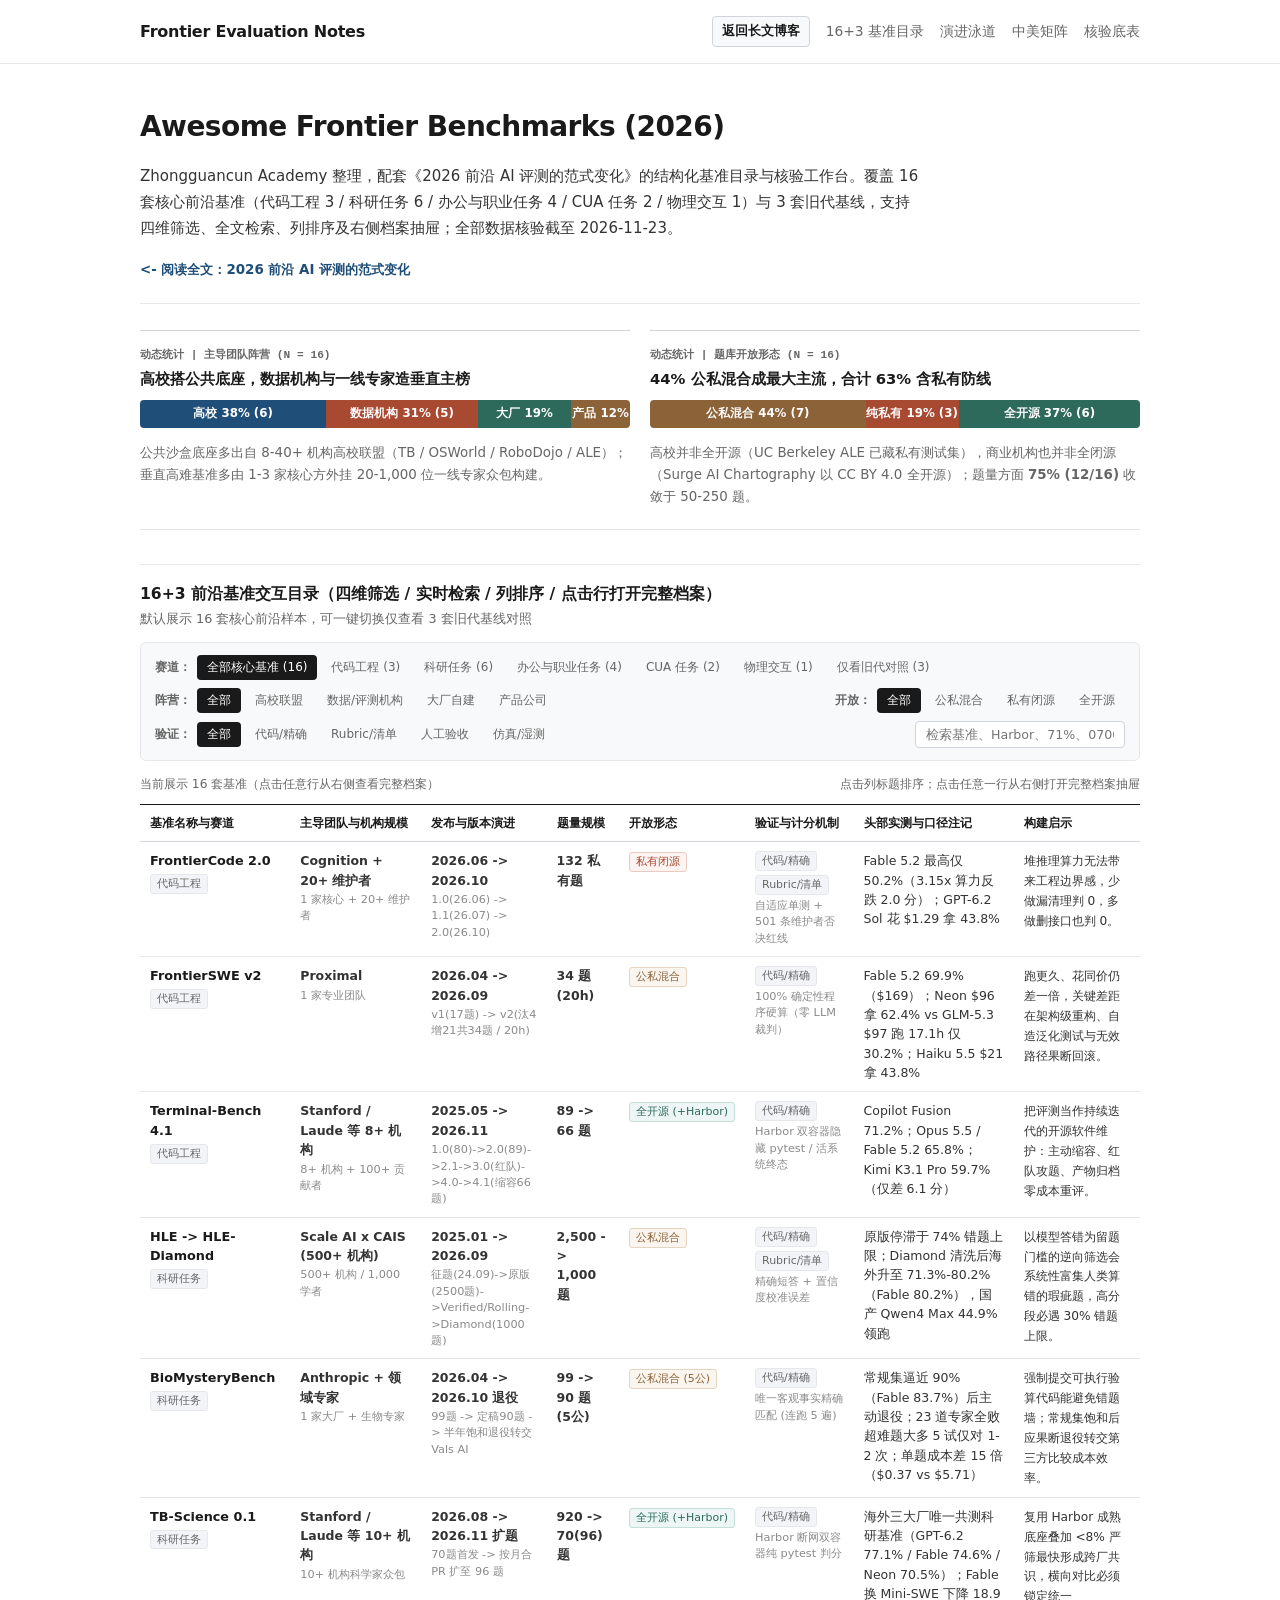
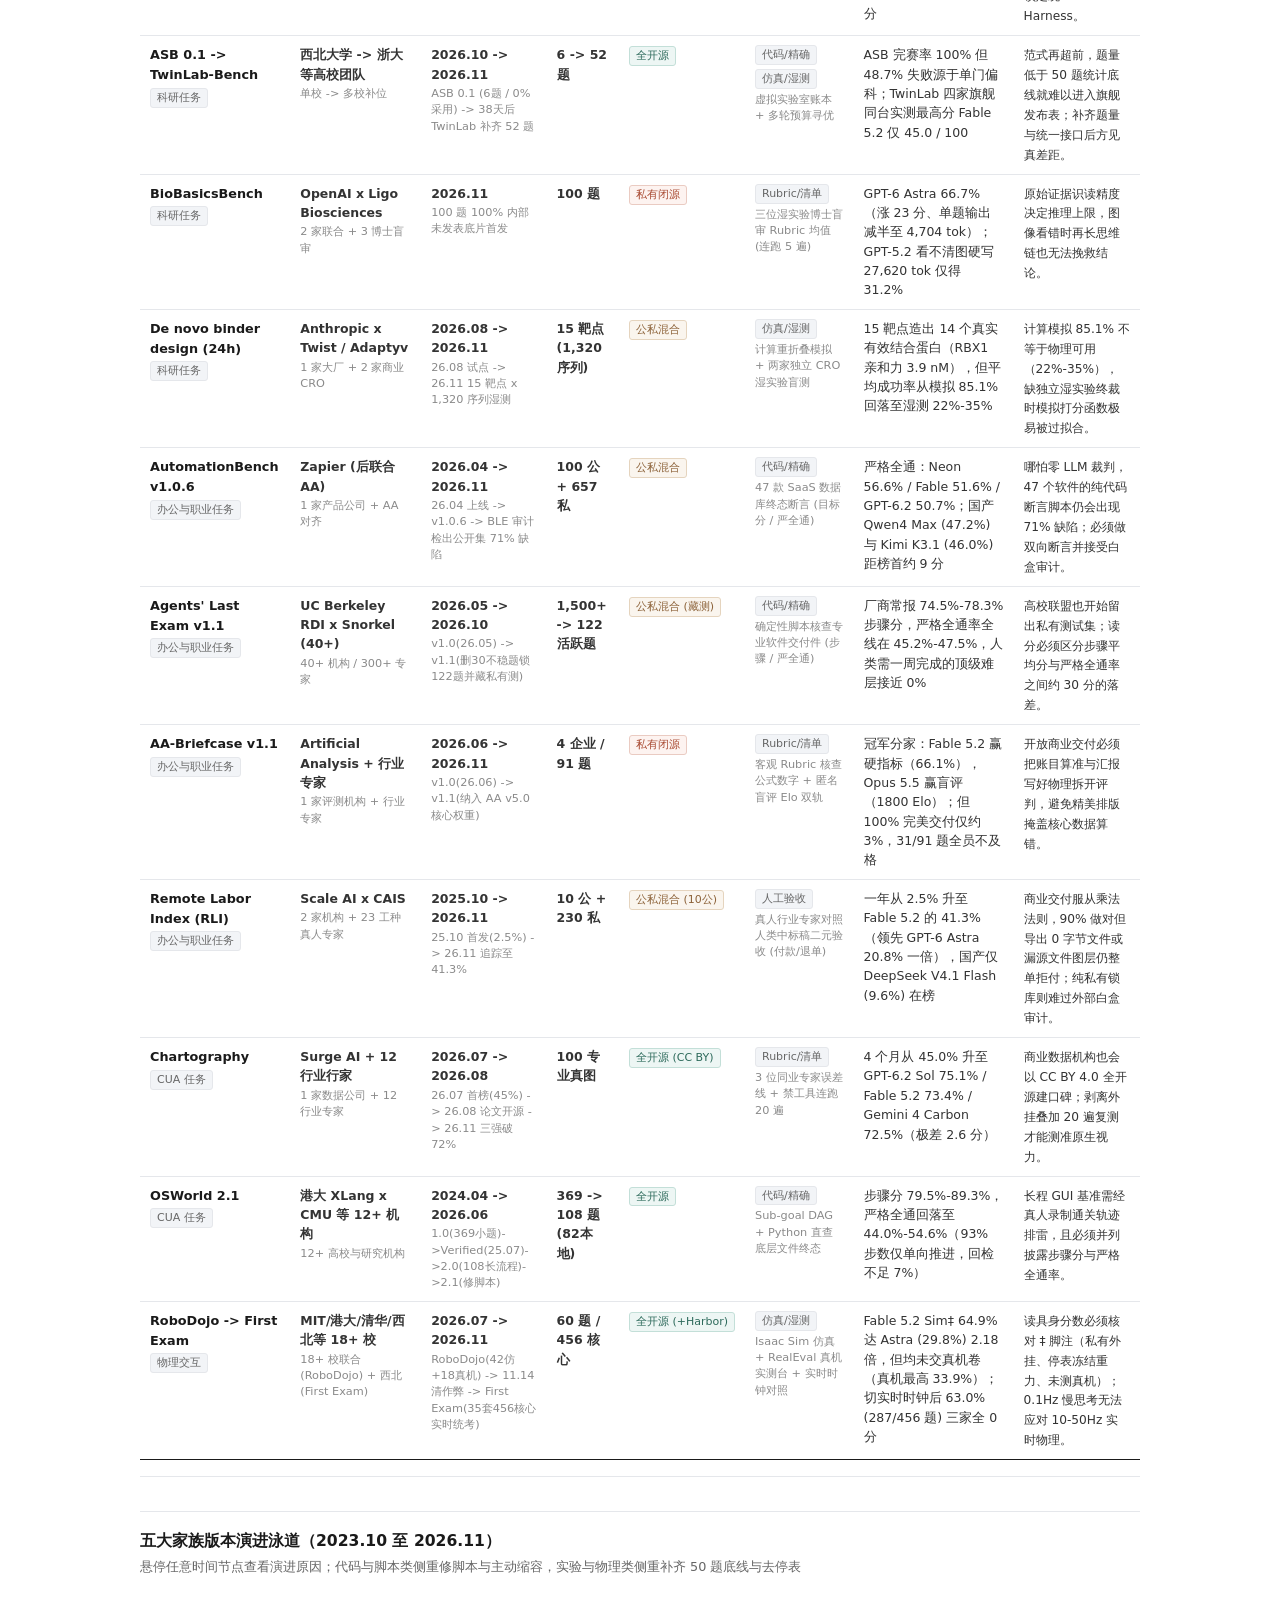
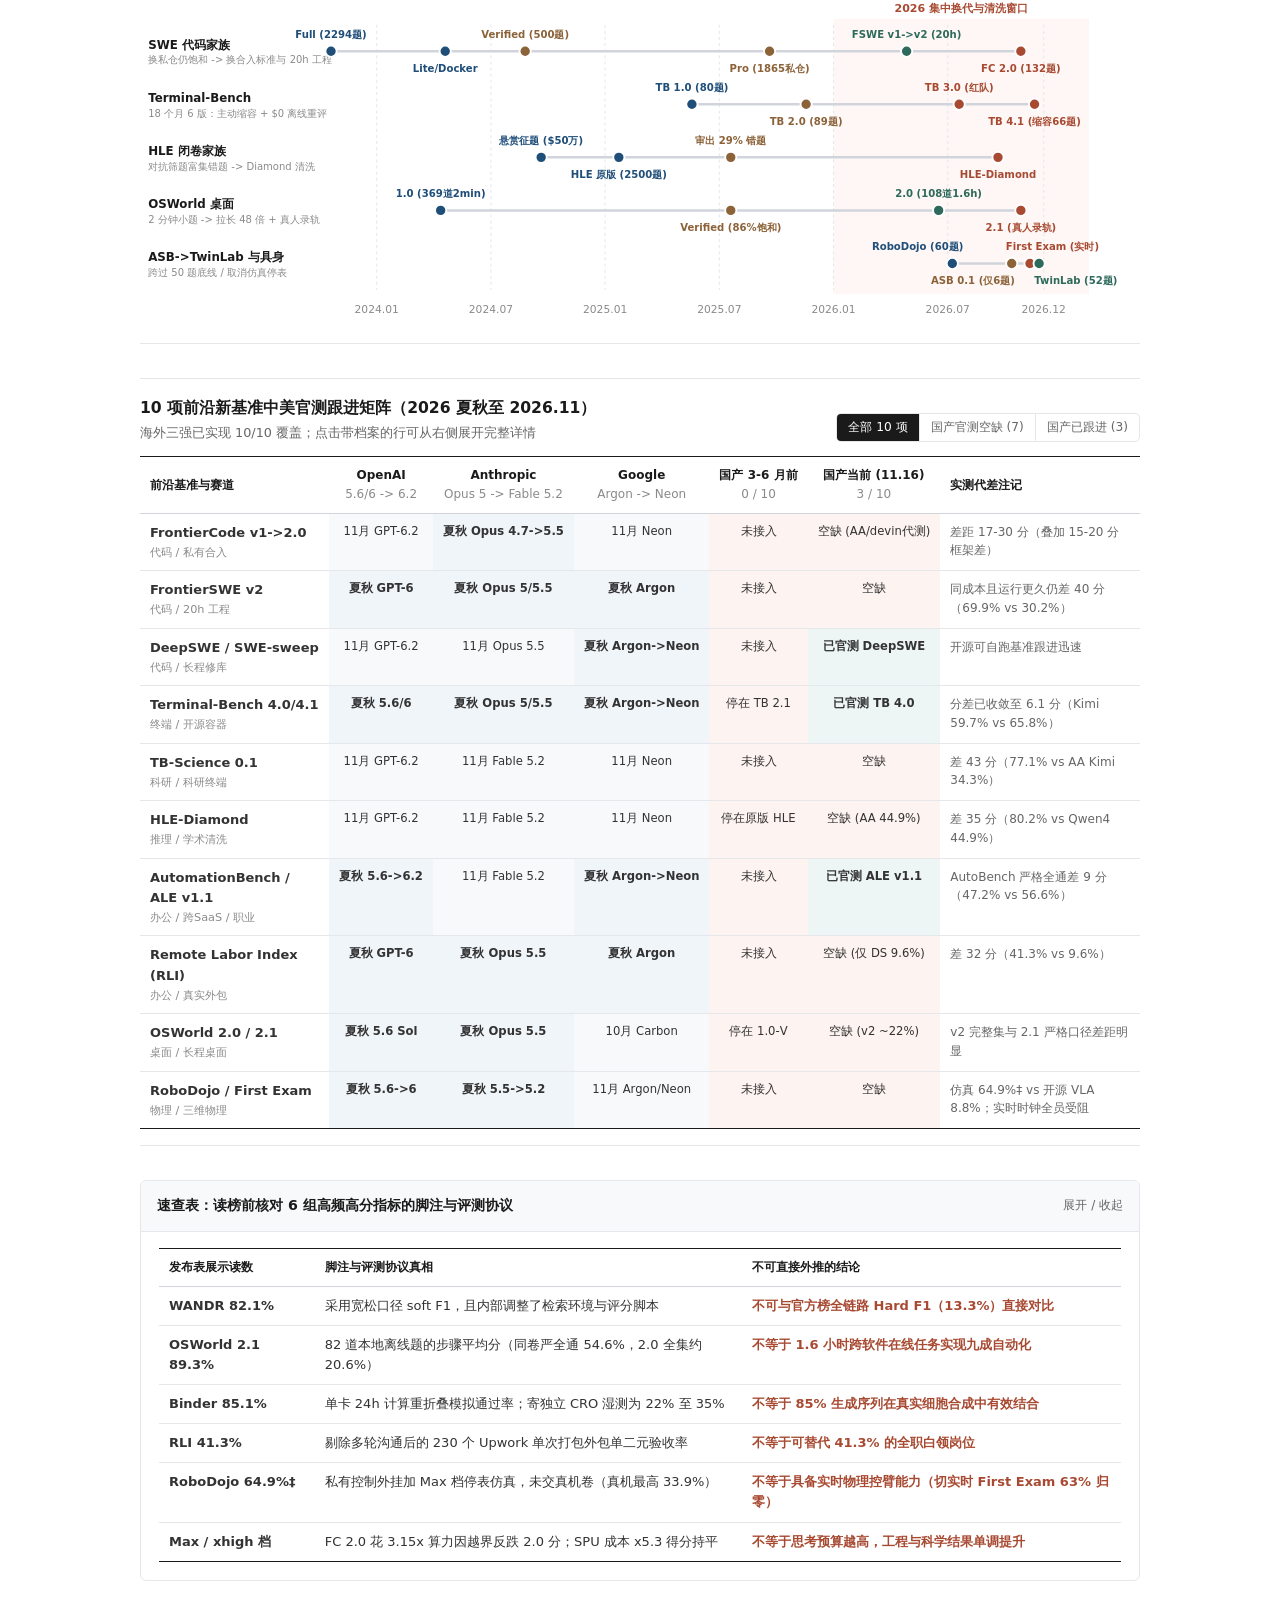
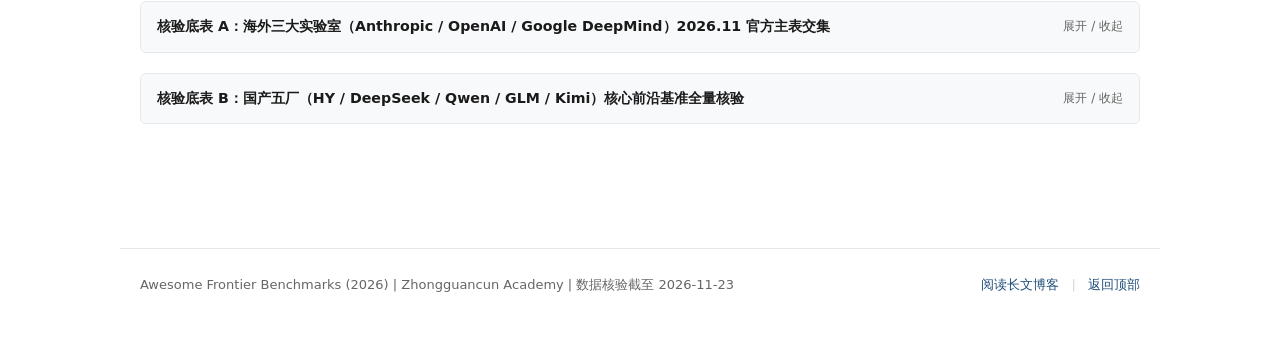
==== commit 8f3e5db8: "Split 5 tracks (CUA + Physical), add Fig 1.2 lab release shift, set Zhongguancun Academy & 4-author " ====
--- a/benchmarks.html
+++ b/benchmarks.html
@@ -5,7 +5,7 @@
   <meta name="viewport" content="width=device-width, initial-scale=1.0">
   <title>Awesome Frontier Benchmarks (2026) | 16+3 前沿基准目录与核验库</title>
   <meta name="description" content="2026 前沿 AI 评测独立基准目录平台：覆盖 16 套核心前沿基准与 3 套旧代基线的四维交互检索、五大家族演进泳道、中美 10 榜跟进矩阵与八厂实测核验底表。">
-  <link rel="stylesheet" href="styles.css?v=20261126-4">
+  <link rel="stylesheet" href="styles.css?v=20261126-5">
 </head>
 <body>
 
@@ -26,7 +26,7 @@
   <header class="dir-header">
     <h1>Awesome Frontier Benchmarks (2026)</h1>
     <p>
-      配套《2026 前沿 AI 评测的范式变化》的结构化基准目录与核验工作台。严格锁定 16 套核心前沿基准（代码 3 / 科研 6 / 办公 4 / 桌面与物理 3）与 3 套旧代基线，支持四维筛选、全文检索、列排序及右侧档案抽屉；全部数据核验截至 2026-11-23。
+      Zhongguancun Academy 整理，配套《2026 前沿 AI 评测的范式变化》的结构化基准目录与核验工作台。覆盖 16 套核心前沿基准（代码工程 3 / 科研任务 6 / 办公与职业任务 4 / CUA 任务 2 / 物理交互 1）与 3 套旧代基线，支持四维筛选、全文检索、列排序及右侧档案抽屉；全部数据核验截至 2026-11-23。
     </p>
     <a class="dir-back" href="index.html"><- 阅读全文：2026 前沿 AI 评测的范式变化</a>
   </header>
@@ -49,10 +49,11 @@
       <div class="filter-group" id="track-filters">
         <span class="filter-label">赛道：</span>
         <button class="pill active" data-val="all">全部核心基准 (16)</button>
-        <button class="pill" data-val="code">代码 (3)</button>
-        <button class="pill" data-val="sci">科研 (6)</button>
-        <button class="pill" data-val="off">办公 (4)</button>
-        <button class="pill" data-val="emb">桌面与物理 (3)</button>
+        <button class="pill" data-val="code">代码工程 (3)</button>
+        <button class="pill" data-val="sci">科研任务 (6)</button>
+        <button class="pill" data-val="off">办公与职业任务 (4)</button>
+        <button class="pill" data-val="cua">CUA 任务 (2)</button>
+        <button class="pill" data-val="phys">物理交互 (1)</button>
         <button class="pill" data-val="legacy">仅看旧代对照 (3)</button>
       </div>
       <div class="filter-group" id="org-filters">
@@ -238,7 +239,7 @@
 
 <footer class="site-footer" style="max-width:var(--wide-w);">
   <div class="footer-inner">
-    <span>Awesome Frontier Benchmarks (2026) | 数据核验截至 2026-11-23</span>
+    <span>Awesome Frontier Benchmarks (2026) | Zhongguancun Academy | 数据核验截至 2026-11-23</span>
     <span>
       <a href="index.html">阅读长文博客</a>
       <span style="margin:0 8px;color:var(--border-strong);">|</span>
@@ -247,7 +248,7 @@
   </div>
 </footer>
 
-<script src="data.js?v=20261126-4"></script>
-<script src="charts.js?v=20261126-4"></script>
+<script src="data.js?v=20261126-5"></script>
+<script src="charts.js?v=20261126-5"></script>
 </body>
 </html>
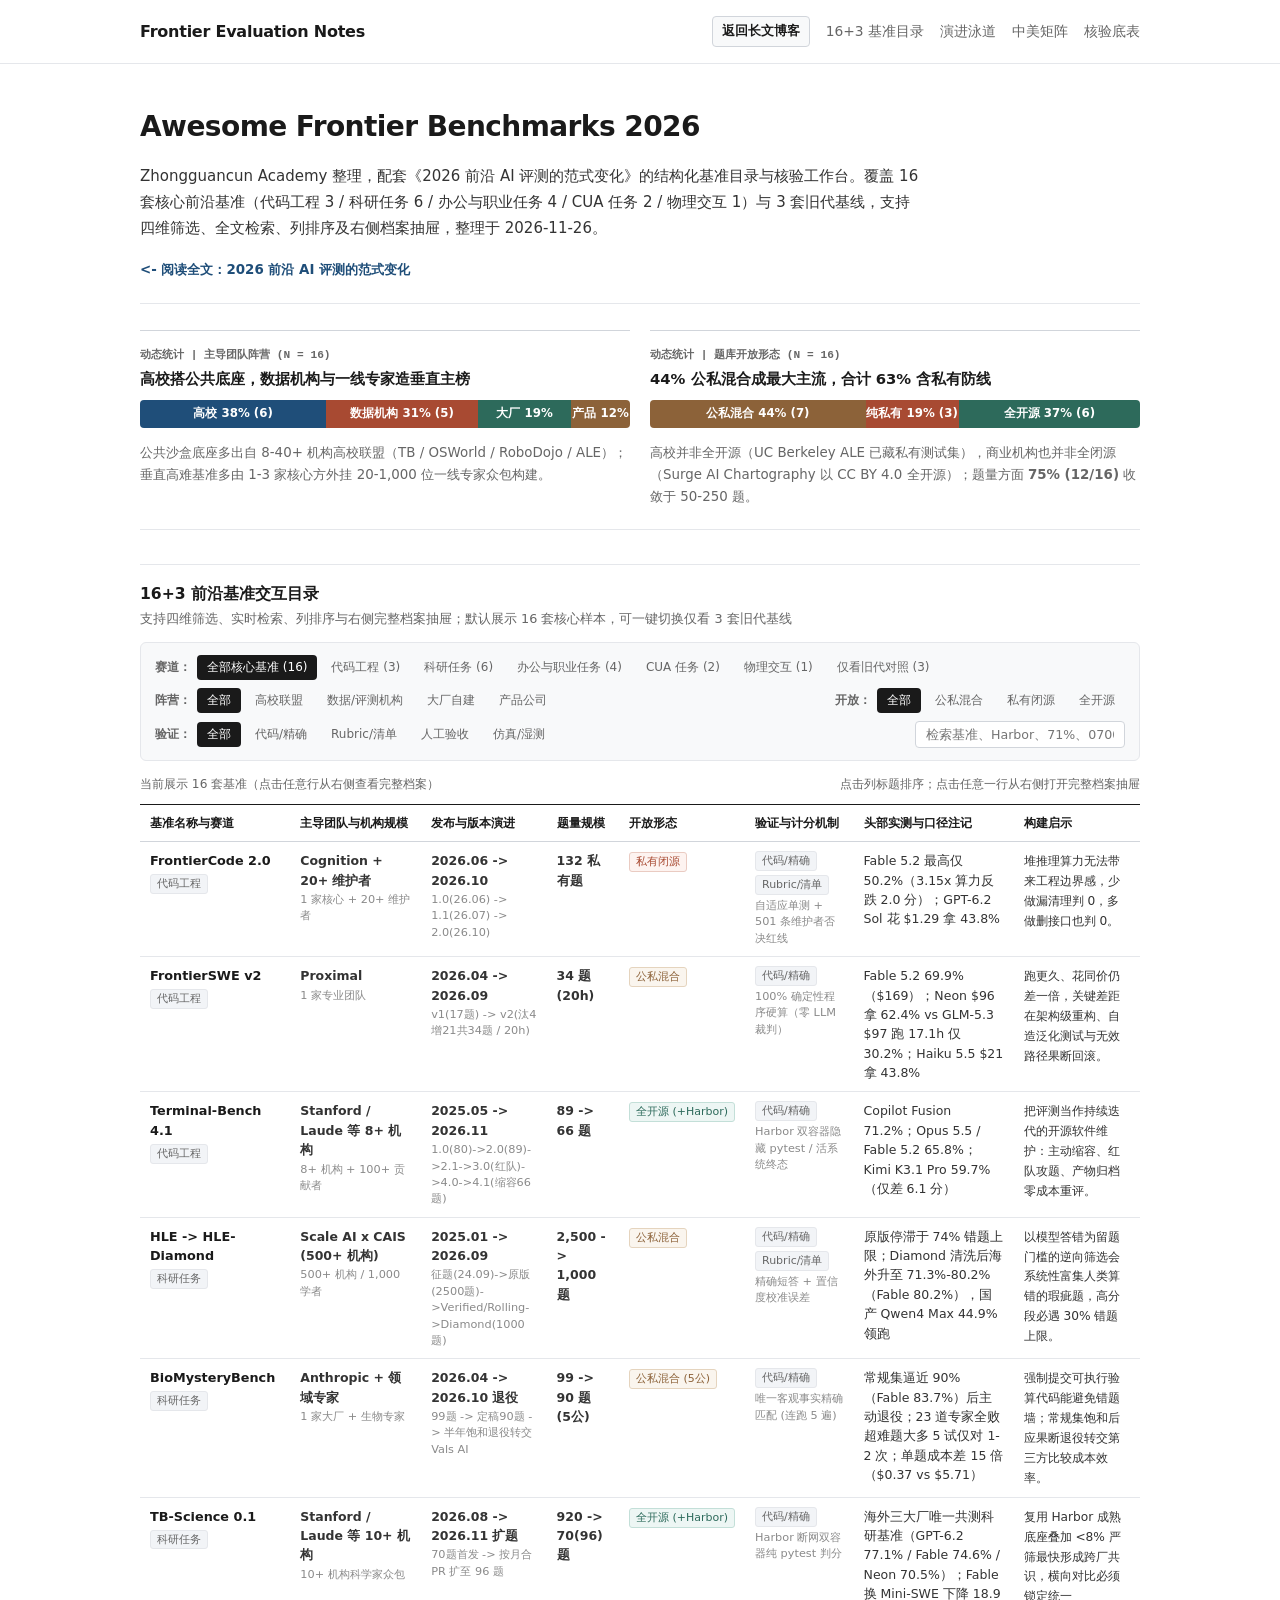
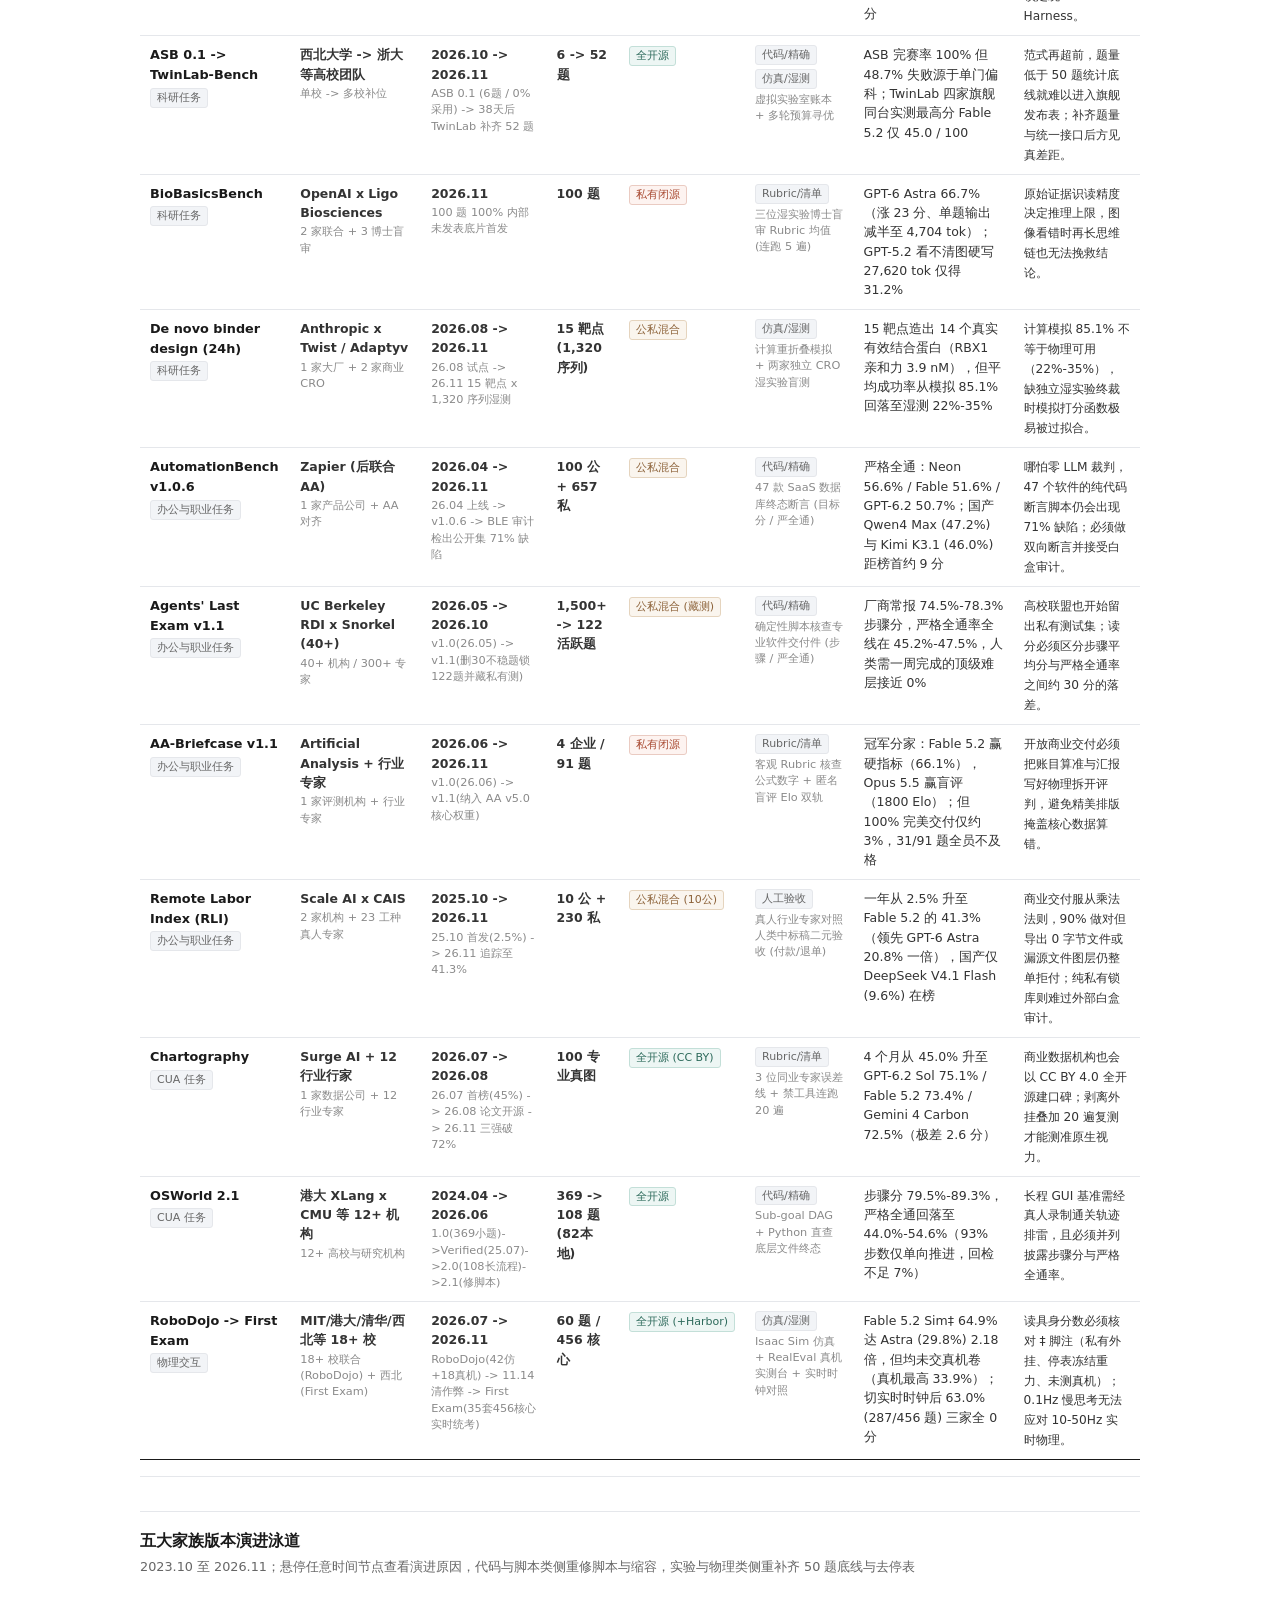
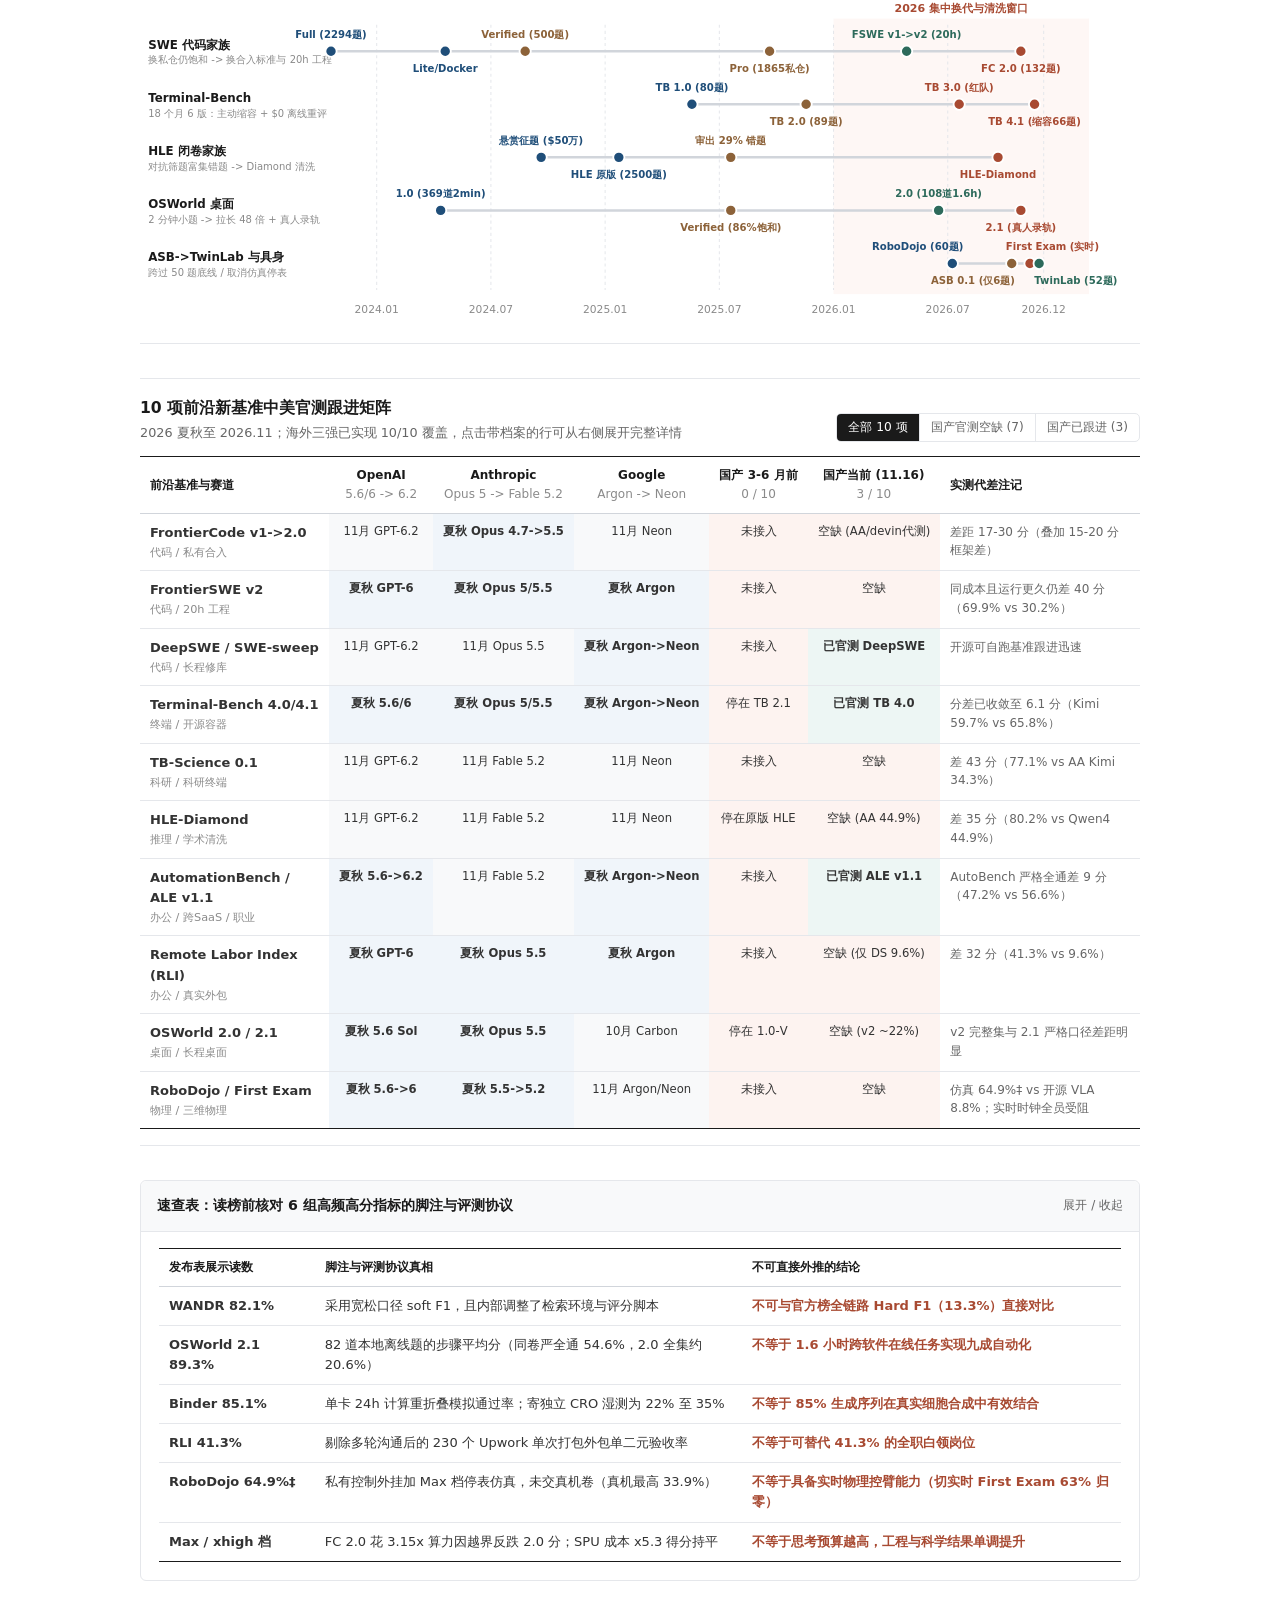
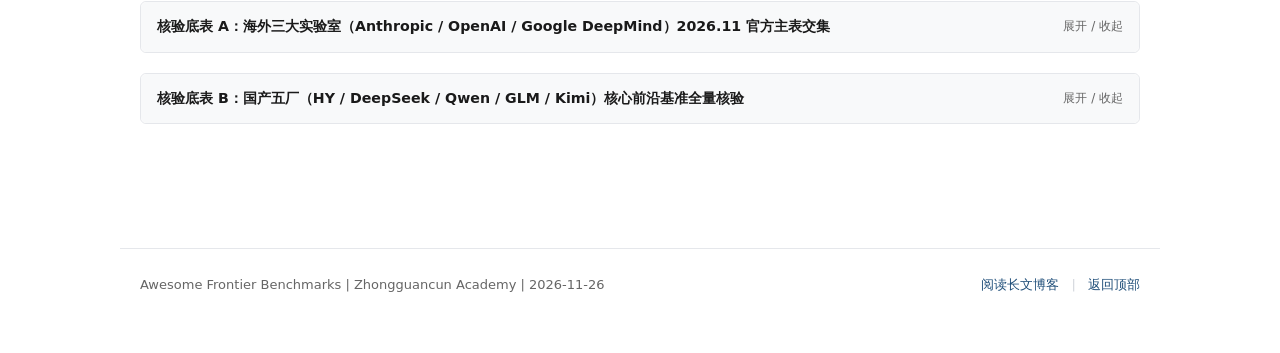
==== commit a7356cd3: "Deep-dive 5-track Section 2 rewrite with curated PPTX/paper figures, add AA v5.0.1 leaderboard, inde" ====
--- a/benchmarks.html
+++ b/benchmarks.html
@@ -5,7 +5,7 @@
   <meta name="viewport" content="width=device-width, initial-scale=1.0">
   <title>Awesome Frontier Benchmarks (2026) | 16+3 前沿基准目录与核验库</title>
   <meta name="description" content="2026 前沿 AI 评测独立基准目录平台：覆盖 16 套核心前沿基准与 3 套旧代基线的四维交互检索、五大家族演进泳道、中美 10 榜跟进矩阵与八厂实测核验底表。">
-  <link rel="stylesheet" href="styles.css?v=20261126-5">
+  <link rel="stylesheet" href="styles.css?v=20261126-6">
 </head>
 <body>
 
@@ -24,9 +24,9 @@
 
 <main class="page-wide">
   <header class="dir-header">
-    <h1>Awesome Frontier Benchmarks (2026)</h1>
+    <h1>Awesome Frontier Benchmarks 2026</h1>
     <p>
-      Zhongguancun Academy 整理，配套《2026 前沿 AI 评测的范式变化》的结构化基准目录与核验工作台。覆盖 16 套核心前沿基准（代码工程 3 / 科研任务 6 / 办公与职业任务 4 / CUA 任务 2 / 物理交互 1）与 3 套旧代基线，支持四维筛选、全文检索、列排序及右侧档案抽屉；全部数据核验截至 2026-11-23。
+      Zhongguancun Academy 整理，配套《2026 前沿 AI 评测的范式变化》的结构化基准目录与核验工作台。覆盖 16 套核心前沿基准（代码工程 3 / 科研任务 6 / 办公与职业任务 4 / CUA 任务 2 / 物理交互 1）与 3 套旧代基线，支持四维筛选、全文检索、列排序及右侧档案抽屉，整理于 2026-11-26。
     </p>
     <a class="dir-back" href="index.html"><- 阅读全文：2026 前沿 AI 评测的范式变化</a>
   </header>
@@ -40,8 +40,8 @@
   <section class="figure-card full" id="sec-explorer">
     <div class="fig-header">
       <div>
-        <h4 class="fig-title">16+3 前沿基准交互目录（四维筛选 / 实时检索 / 列排序 / 点击行打开完整档案）</h4>
-        <div class="fig-sub">默认展示 16 套核心前沿样本，可一键切换仅查看 3 套旧代基线对照</div>
+        <h4 class="fig-title">16+3 前沿基准交互目录</h4>
+        <div class="fig-sub">支持四维筛选、实时检索、列排序与右侧完整档案抽屉；默认展示 16 套核心样本，可一键切换仅看 3 套旧代基线</div>
       </div>
     </div>
 
@@ -110,8 +110,8 @@
   <figure class="figure-card full" id="sec-timeline">
     <div class="fig-header">
       <div>
-        <h4 class="fig-title">五大家族版本演进泳道（2023.10 至 2026.11）</h4>
-        <div class="fig-sub">悬停任意时间节点查看演进原因；代码与脚本类侧重修脚本与主动缩容，实验与物理类侧重补齐 50 题底线与去停表</div>
+        <h4 class="fig-title">五大家族版本演进泳道</h4>
+        <div class="fig-sub">2023.10 至 2026.11；悬停任意时间节点查看演进原因，代码与脚本类侧重修脚本与缩容，实验与物理类侧重补齐 50 题底线与去停表</div>
       </div>
     </div>
     <div id="chart-timeline"></div>
@@ -121,8 +121,8 @@
   <figure class="figure-card full" id="sec-adoption">
     <div class="fig-header">
       <div>
-        <h4 class="fig-title">10 项前沿新基准中美官测跟进矩阵（2026 夏秋至 2026.11）</h4>
-        <div class="fig-sub">海外三强已实现 10/10 覆盖；点击带档案的行可从右侧展开完整详情</div>
+        <h4 class="fig-title">10 项前沿新基准中美官测跟进矩阵</h4>
+        <div class="fig-sub">2026 夏秋至 2026.11；海外三强已实现 10/10 覆盖，点击带档案的行可从右侧展开完整详情</div>
       </div>
       <div class="seg-tabs" id="adoption-seg">
         <button class="seg-btn active" data-val="all">全部 10 项</button>
@@ -224,7 +224,7 @@
             </tbody>
           </table>
         </div>
-        <p style="margin-top:10px;font-size:12.4px;color:var(--muted);">注：严格区分官网原生榜、厂商自报与 AA v5 统一框架补充读数；核验截止 2026-11-23。</p>
+        <p style="margin-top:10px;font-size:12.4px;color:var(--muted);">注：严格区分官网原生榜、厂商自报与 AA v5 统一框架补充读数。</p>
       </div>
     </details>
   </section>
@@ -239,7 +239,7 @@
 
 <footer class="site-footer" style="max-width:var(--wide-w);">
   <div class="footer-inner">
-    <span>Awesome Frontier Benchmarks (2026) | Zhongguancun Academy | 数据核验截至 2026-11-23</span>
+    <span>Awesome Frontier Benchmarks | Zhongguancun Academy | 2026-11-26</span>
     <span>
       <a href="index.html">阅读长文博客</a>
       <span style="margin:0 8px;color:var(--border-strong);">|</span>
@@ -248,7 +248,7 @@
   </div>
 </footer>
 
-<script src="data.js?v=20261126-5"></script>
-<script src="charts.js?v=20261126-5"></script>
+<script src="data.js?v=20261126-6"></script>
+<script src="charts.js?v=20261126-6"></script>
 </body>
 </html>
--- a/styles.css
+++ b/styles.css
@@ -523,6 +523,72 @@
   flex-wrap: wrap;
   gap: 6px 16px;
 }
+
+.fig-img-wrap {
+  background: #FFFFFF;
+  border: 1px solid var(--border);
+  border-radius: 6px;
+  padding: 10px;
+  overflow: hidden;
+}
+
+.fig-img-wrap img {
+  width: 100%;
+  height: auto;
+  display: block;
+  border-radius: 3px;
+}
+
+.fig-img-grid {
+  display: grid;
+  grid-template-columns: repeat(2, minmax(0, 1fr));
+  gap: 12px;
+}
+
+.fig-img-grid .fig-img-cap {
+  margin-top: 8px;
+  font-size: 11.8px;
+  color: var(--muted);
+  line-height: 1.5;
+}
+
+/* Independent Per-Benchmark Table Grouped by Subtle Colored Domain Plates */
+.dom-legend {
+  display: flex;
+  flex-wrap: wrap;
+  gap: 8px 14px;
+  margin-bottom: 10px;
+  font-size: 12px;
+  color: var(--muted);
+}
+
+.dom-legend-item {
+  display: inline-flex;
+  align-items: center;
+  gap: 6px;
+}
+
+.dom-swatch {
+  width: 12px;
+  height: 12px;
+  border-radius: 2px;
+  border: 1px solid var(--border-strong);
+  display: inline-block;
+}
+
+table.bench-stats-table { min-width: 980px; font-size: 12.4px; }
+table.bench-stats-table tbody tr.dom-code td:first-child { border-left: 3.5px solid #1F4E79; }
+table.bench-stats-table tbody tr.dom-code { background: #F5F8FC; }
+table.bench-stats-table tbody tr.dom-sci td:first-child { border-left: 3.5px solid #2D6A5B; }
+table.bench-stats-table tbody tr.dom-sci { background: #F3F8F6; }
+table.bench-stats-table tbody tr.dom-off td:first-child { border-left: 3.5px solid #8C6239; }
+table.bench-stats-table tbody tr.dom-off { background: #FBF7F1; }
+table.bench-stats-table tbody tr.dom-cua td:first-child { border-left: 3.5px solid #4B5563; }
+table.bench-stats-table tbody tr.dom-cua { background: #F5F6F9; }
+table.bench-stats-table tbody tr.dom-phys td:first-child { border-left: 3.5px solid #A84A32; }
+table.bench-stats-table tbody tr.dom-phys { background: #FCF4F1; }
+table.bench-stats-table tbody tr:hover { filter: brightness(0.985); }
+table.bench-stats-table td:first-child { padding-left: 11px; }
 
 /* Dual-panel figure (Strictly separated physical units) */
 .dual-fig-grid {
@@ -1064,7 +1130,7 @@
 
 @media (max-width: 820px) {
   .post-header { margin: 30px auto 20px; }
-  .grid-2, .grid-3, .case-strip, .dual-fig-grid { grid-template-columns: 1fr; }
+  .grid-2, .grid-3, .case-strip, .dual-fig-grid, .fig-img-grid { grid-template-columns: 1fr; }
   .search-input { width: 100%; min-width: 0; }
 }
 
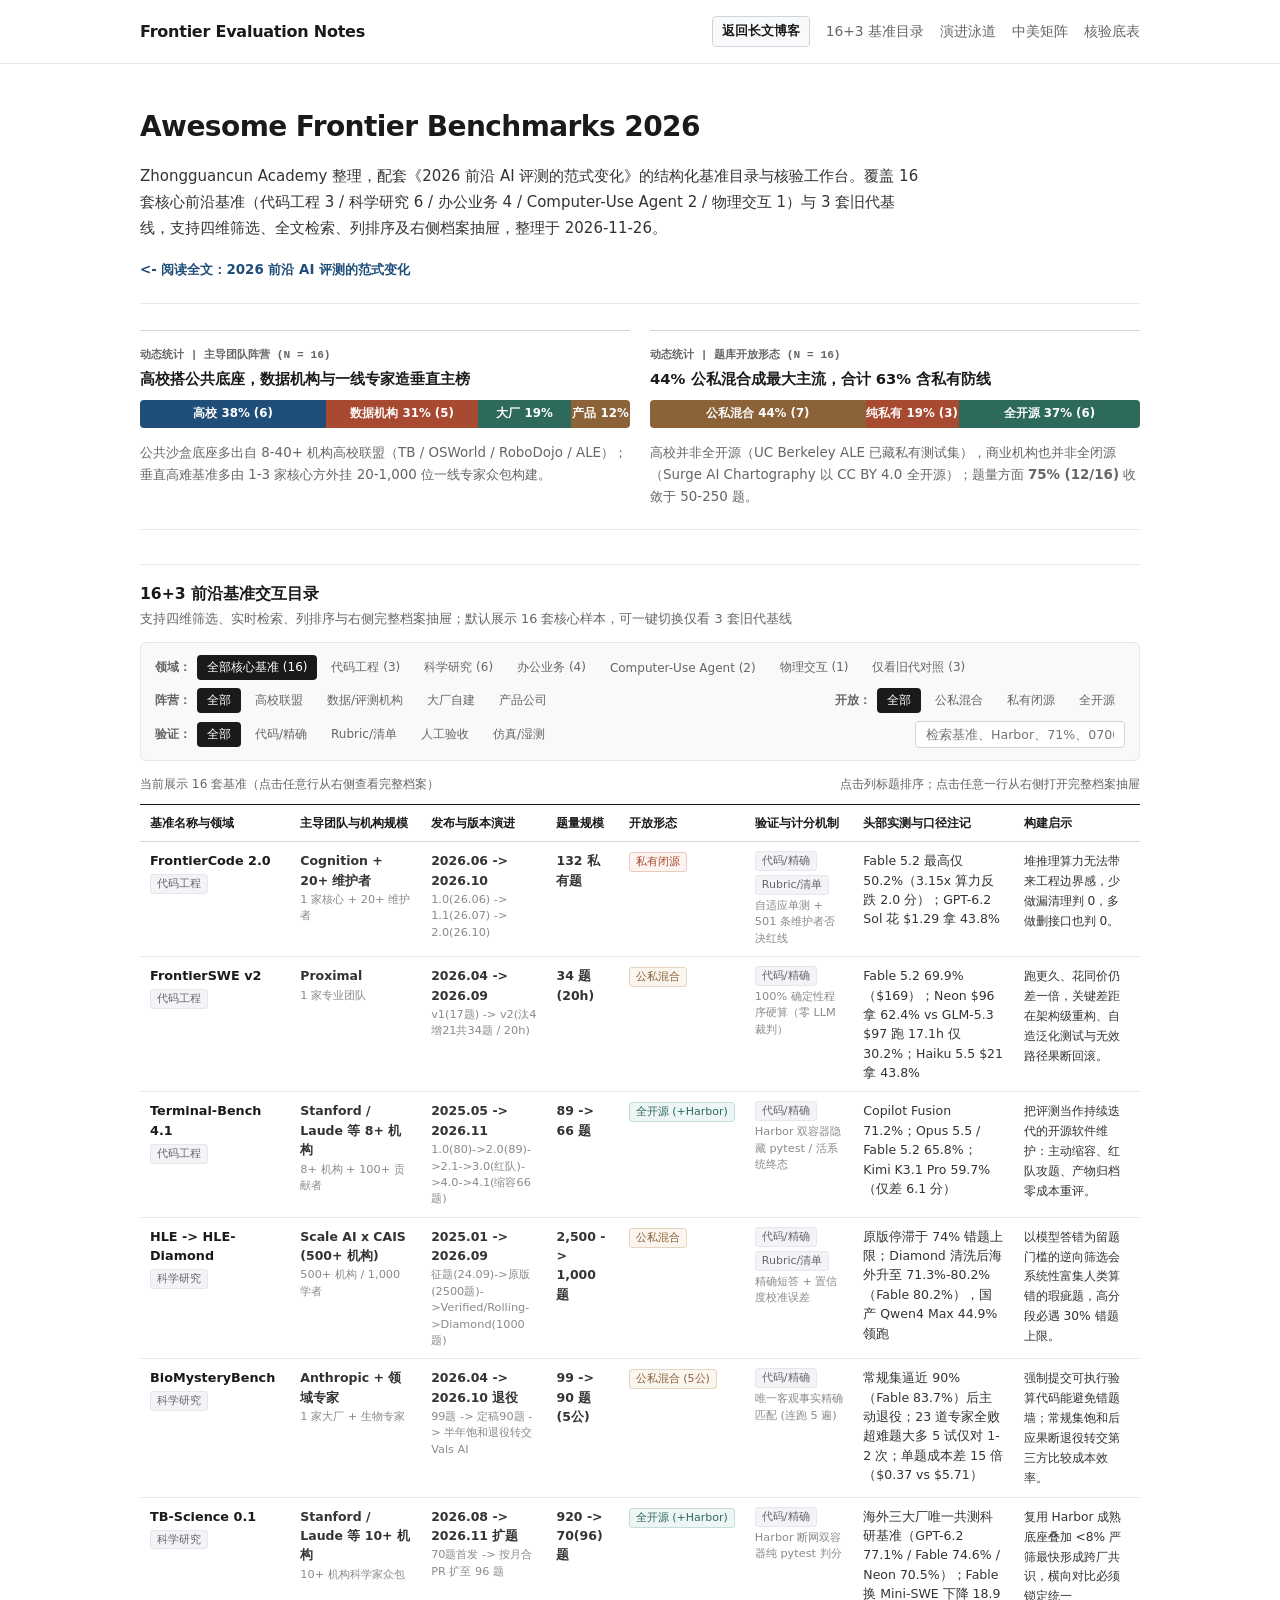
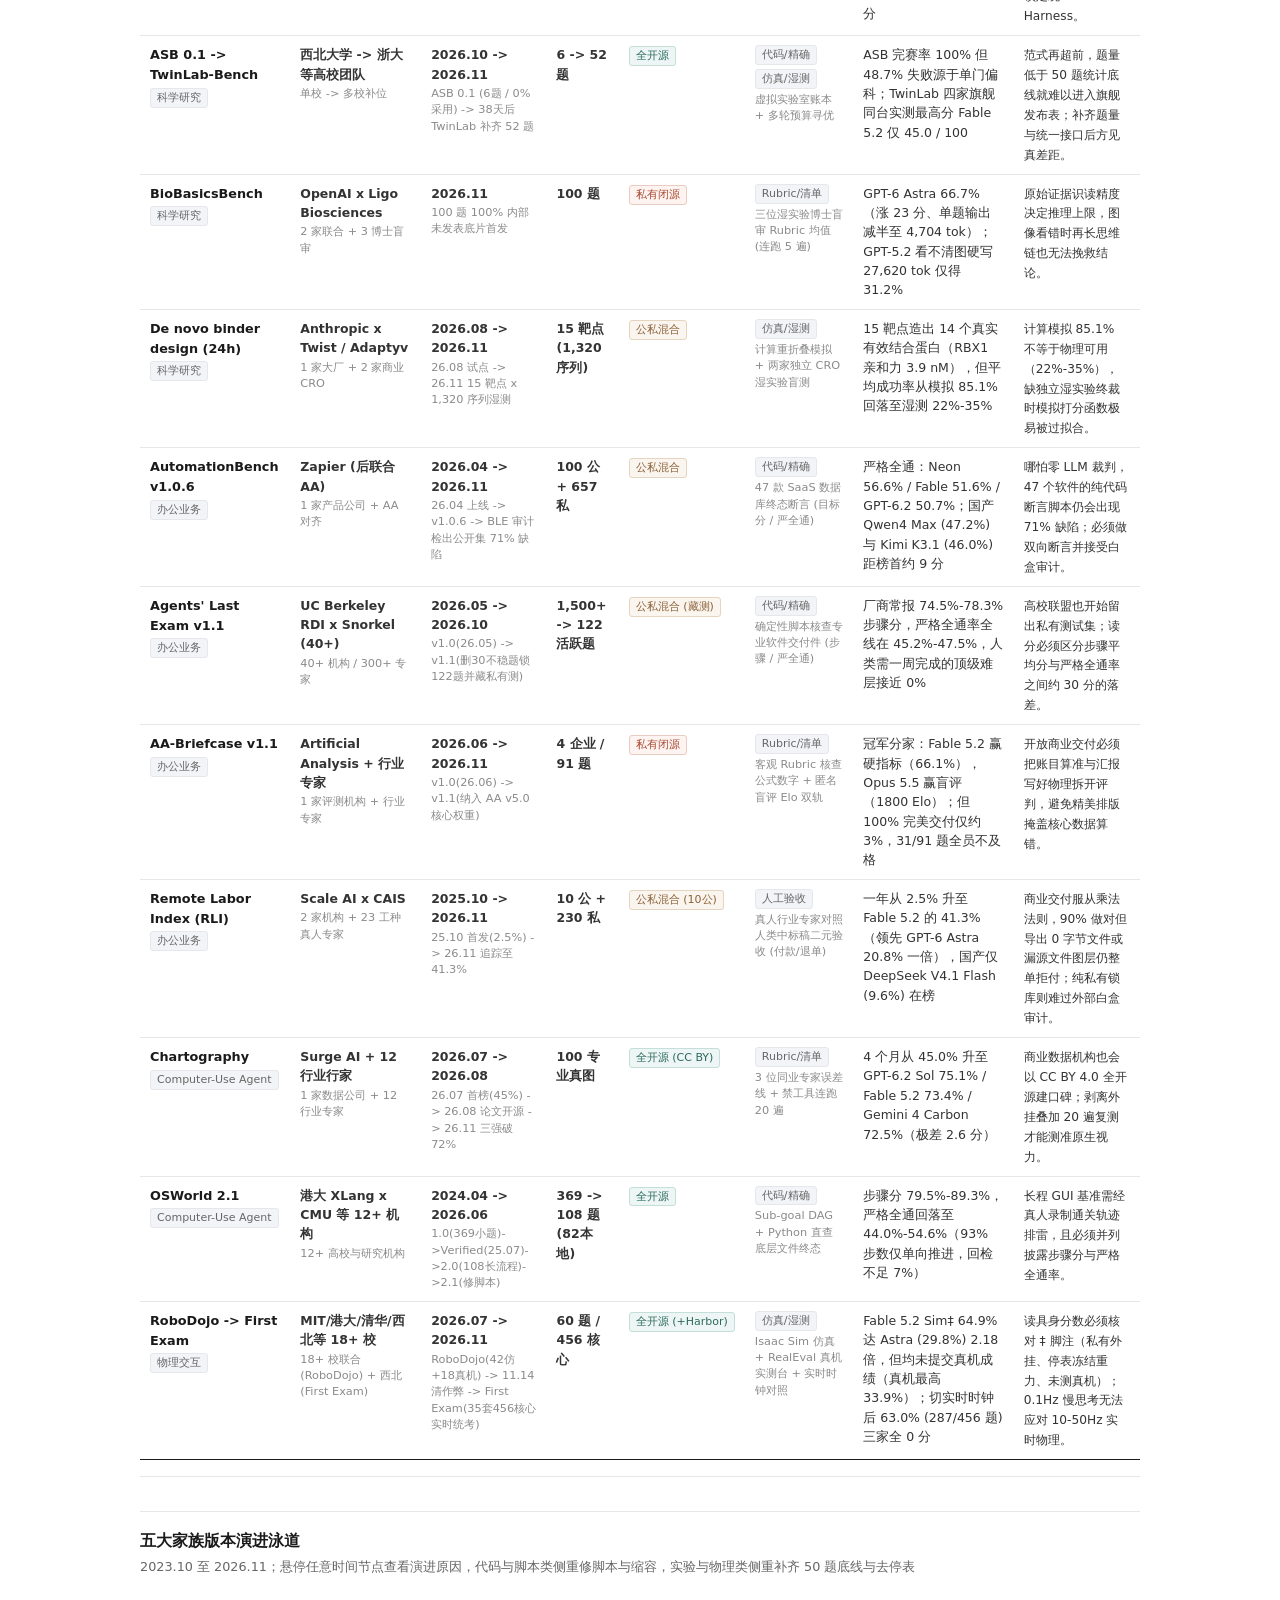
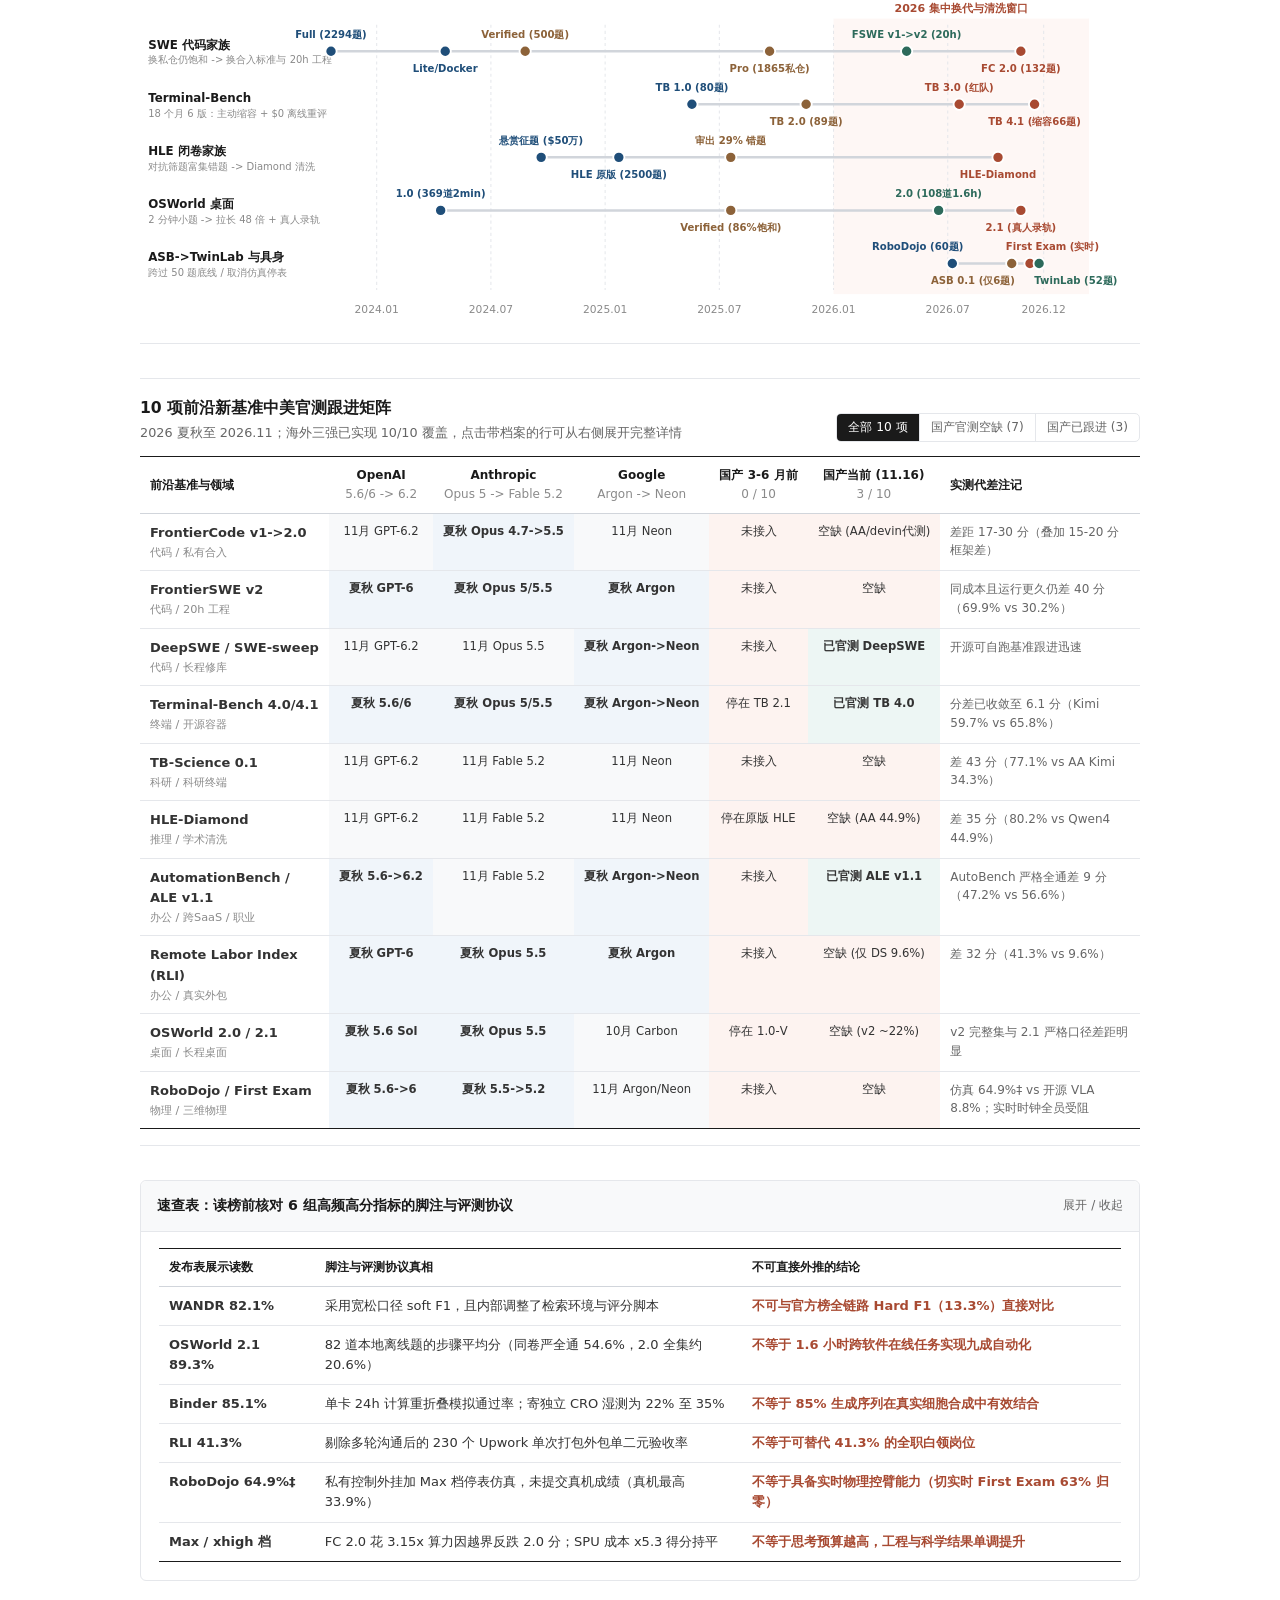
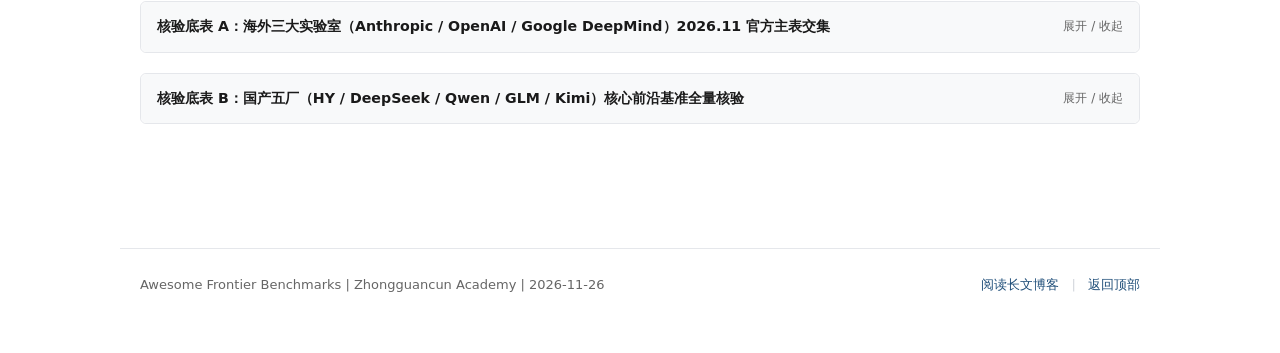
==== commit 5d66d4a7: "Polish prose word-by-word, refine 5-domain naming, and upgrade AAbench chart to 2464x880" ====
--- a/benchmarks.html
+++ b/benchmarks.html
@@ -5,7 +5,7 @@
   <meta name="viewport" content="width=device-width, initial-scale=1.0">
   <title>Awesome Frontier Benchmarks (2026) | 16+3 前沿基准目录与核验库</title>
   <meta name="description" content="2026 前沿 AI 评测独立基准目录平台：覆盖 16 套核心前沿基准与 3 套旧代基线的四维交互检索、五大家族演进泳道、中美 10 榜跟进矩阵与八厂实测核验底表。">
-  <link rel="stylesheet" href="styles.css?v=20261126-6">
+  <link rel="stylesheet" href="styles.css?v=20261126-7">
 </head>
 <body>
 
@@ -26,7 +26,7 @@
   <header class="dir-header">
     <h1>Awesome Frontier Benchmarks 2026</h1>
     <p>
-      Zhongguancun Academy 整理，配套《2026 前沿 AI 评测的范式变化》的结构化基准目录与核验工作台。覆盖 16 套核心前沿基准（代码工程 3 / 科研任务 6 / 办公与职业任务 4 / CUA 任务 2 / 物理交互 1）与 3 套旧代基线，支持四维筛选、全文检索、列排序及右侧档案抽屉，整理于 2026-11-26。
+      Zhongguancun Academy 整理，配套《2026 前沿 AI 评测的范式变化》的结构化基准目录与核验工作台。覆盖 16 套核心前沿基准（代码工程 3 / 科学研究 6 / 办公业务 4 / Computer-Use Agent 2 / 物理交互 1）与 3 套旧代基线，支持四维筛选、全文检索、列排序及右侧档案抽屉，整理于 2026-11-26。
     </p>
     <a class="dir-back" href="index.html"><- 阅读全文：2026 前沿 AI 评测的范式变化</a>
   </header>
@@ -47,12 +47,12 @@
 
     <div class="explorer-toolbar">
       <div class="filter-group" id="track-filters">
-        <span class="filter-label">赛道：</span>
+        <span class="filter-label">领域：</span>
         <button class="pill active" data-val="all">全部核心基准 (16)</button>
         <button class="pill" data-val="code">代码工程 (3)</button>
-        <button class="pill" data-val="sci">科研任务 (6)</button>
-        <button class="pill" data-val="off">办公与职业任务 (4)</button>
-        <button class="pill" data-val="cua">CUA 任务 (2)</button>
+        <button class="pill" data-val="sci">科学研究 (6)</button>
+        <button class="pill" data-val="off">办公业务 (4)</button>
+        <button class="pill" data-val="cua">Computer-Use Agent (2)</button>
         <button class="pill" data-val="phys">物理交互 (1)</button>
         <button class="pill" data-val="legacy">仅看旧代对照 (3)</button>
       </div>
@@ -91,7 +91,7 @@
       <table class="master">
         <thead>
           <tr>
-            <th data-sort="name">基准名称与赛道</th>
+            <th data-sort="name">基准名称与领域</th>
             <th data-sort="orgType">主导团队与机构规模</th>
             <th data-sort="releaseYear">发布与版本演进</th>
             <th data-sort="countNum">题量规模</th>
@@ -134,7 +134,7 @@
       <table class="ed-table">
         <thead>
           <tr>
-            <th>前沿基准与赛道</th>
+            <th>前沿基准与领域</th>
             <th style="text-align:center;">OpenAI<br><span style="font-weight:400;color:var(--faint);">5.6/6 -> 6.2</span></th>
             <th style="text-align:center;">Anthropic<br><span style="font-weight:400;color:var(--faint);">Opus 5 -> Fable 5.2</span></th>
             <th style="text-align:center;">Google<br><span style="font-weight:400;color:var(--faint);">Argon -> Neon</span></th>
@@ -166,7 +166,7 @@
               <tr><td><b>OSWorld 2.1 89.3%</b></td><td>82 道本地离线题的步骤平均分（同卷严全通 54.6%，2.0 全集约 20.6%）</td><td style="color:var(--rust);font-weight:600;">不等于 1.6 小时跨软件在线任务实现九成自动化</td></tr>
               <tr><td><b>Binder 85.1%</b></td><td>单卡 24h 计算重折叠模拟通过率；寄独立 CRO 湿测为 22% 至 35%</td><td style="color:var(--rust);font-weight:600;">不等于 85% 生成序列在真实细胞合成中有效结合</td></tr>
               <tr><td><b>RLI 41.3%</b></td><td>剔除多轮沟通后的 230 个 Upwork 单次打包外包单二元验收率</td><td style="color:var(--rust);font-weight:600;">不等于可替代 41.3% 的全职白领岗位</td></tr>
-              <tr><td><b>RoboDojo 64.9%‡</b></td><td>私有控制外挂加 Max 档停表仿真，未交真机卷（真机最高 33.9%）</td><td style="color:var(--rust);font-weight:600;">不等于具备实时物理控臂能力（切实时 First Exam 63% 归零）</td></tr>
+              <tr><td><b>RoboDojo 64.9%‡</b></td><td>私有控制外挂加 Max 档停表仿真，未提交真机成绩（真机最高 33.9%）</td><td style="color:var(--rust);font-weight:600;">不等于具备实时物理控臂能力（切实时 First Exam 63% 归零）</td></tr>
               <tr><td><b>Max / xhigh 档</b></td><td>FC 2.0 花 3.15x 算力因越界反跌 2.0 分；SPU 成本 x5.3 得分持平</td><td style="color:var(--rust);font-weight:600;">不等于思考预算越高，工程与科学结果单调提升</td></tr>
             </tbody>
           </table>
@@ -248,7 +248,7 @@
   </div>
 </footer>
 
-<script src="data.js?v=20261126-6"></script>
-<script src="charts.js?v=20261126-6"></script>
+<script src="data.js?v=20261126-7"></script>
+<script src="charts.js?v=20261126-7"></script>
 </body>
 </html>
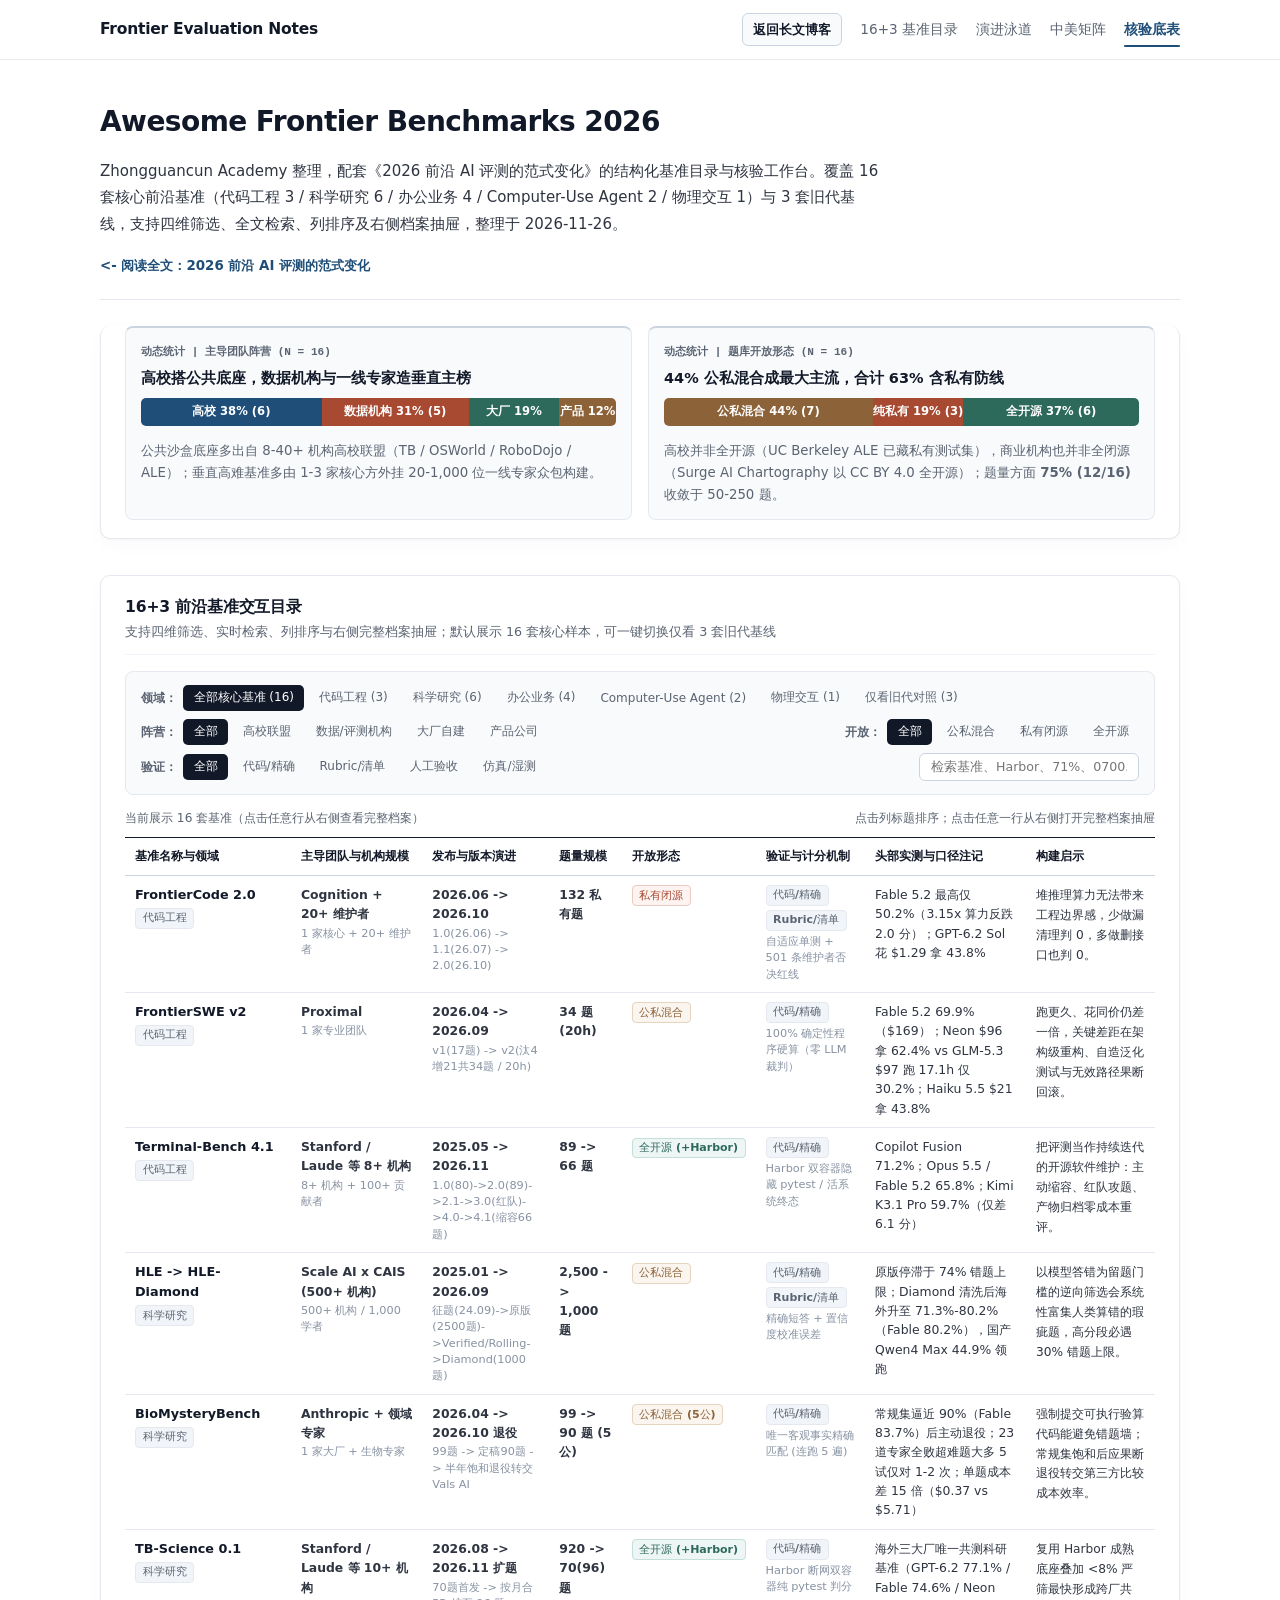
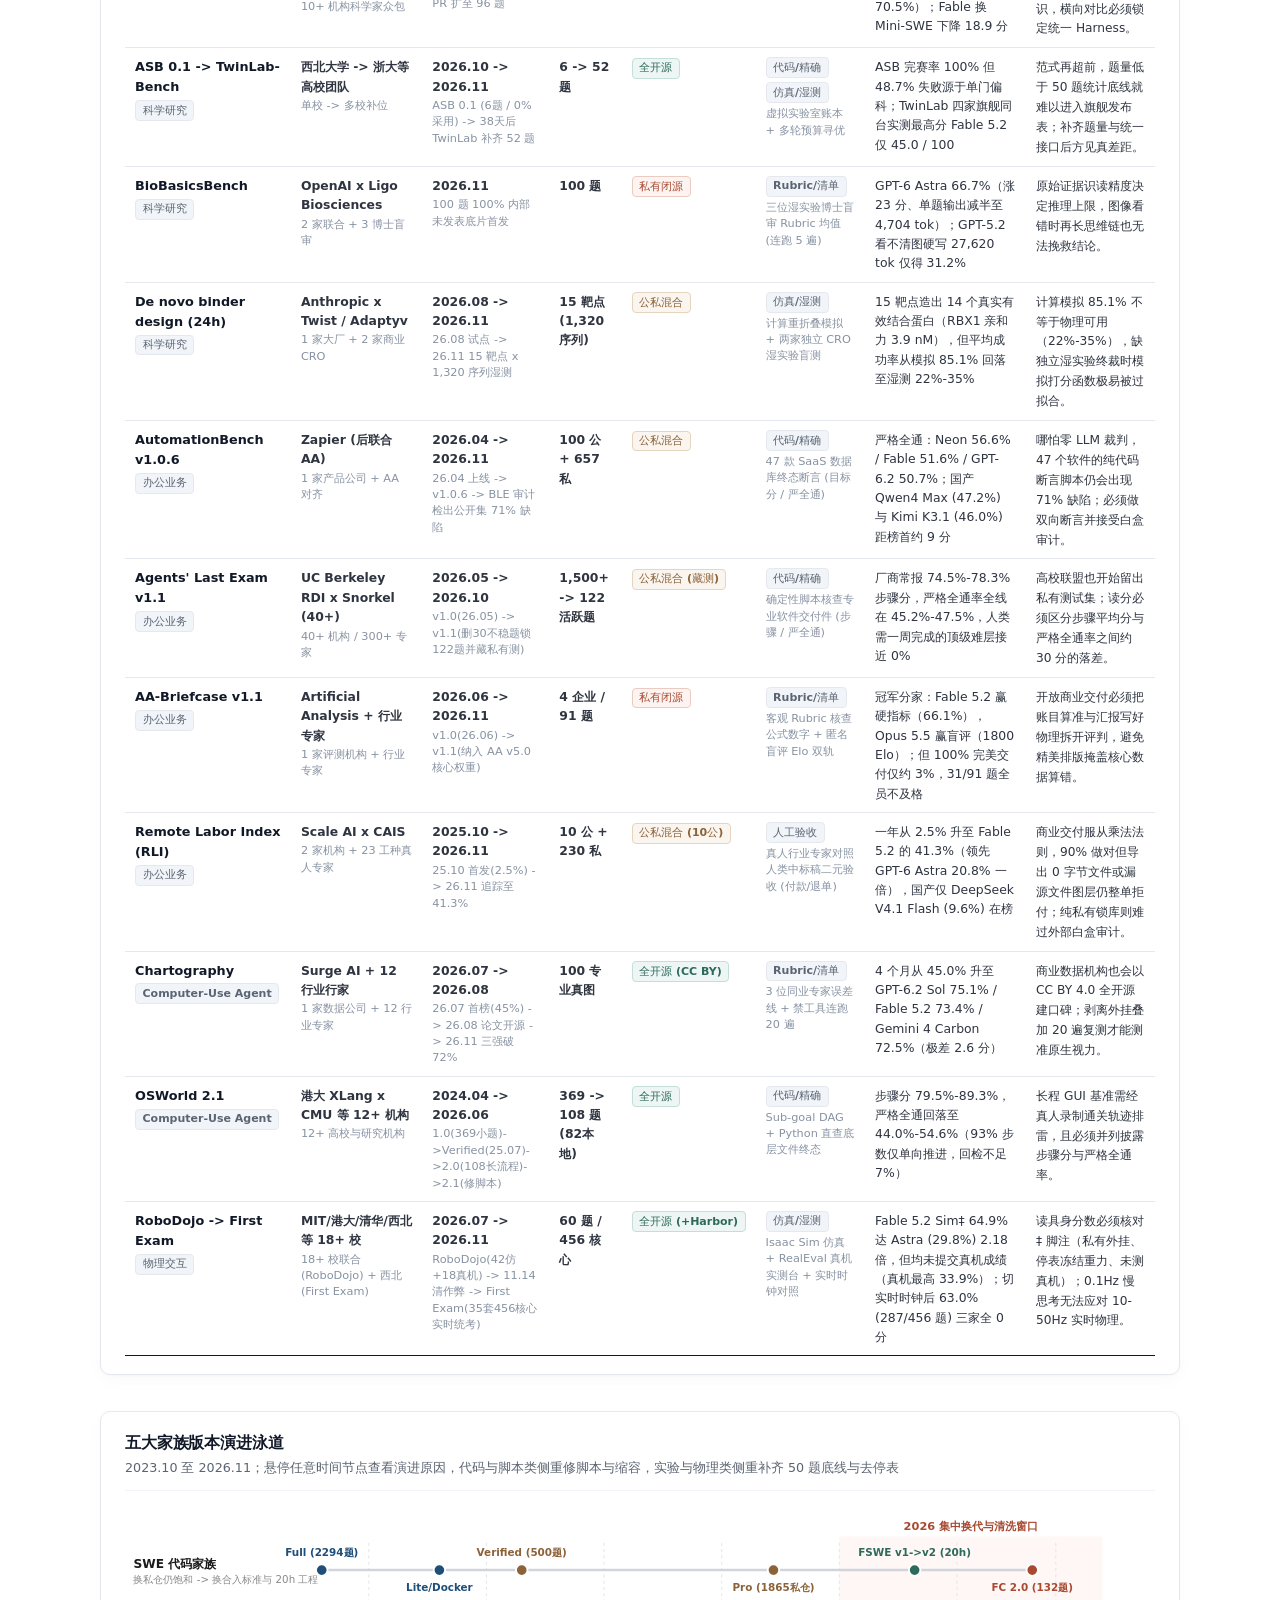
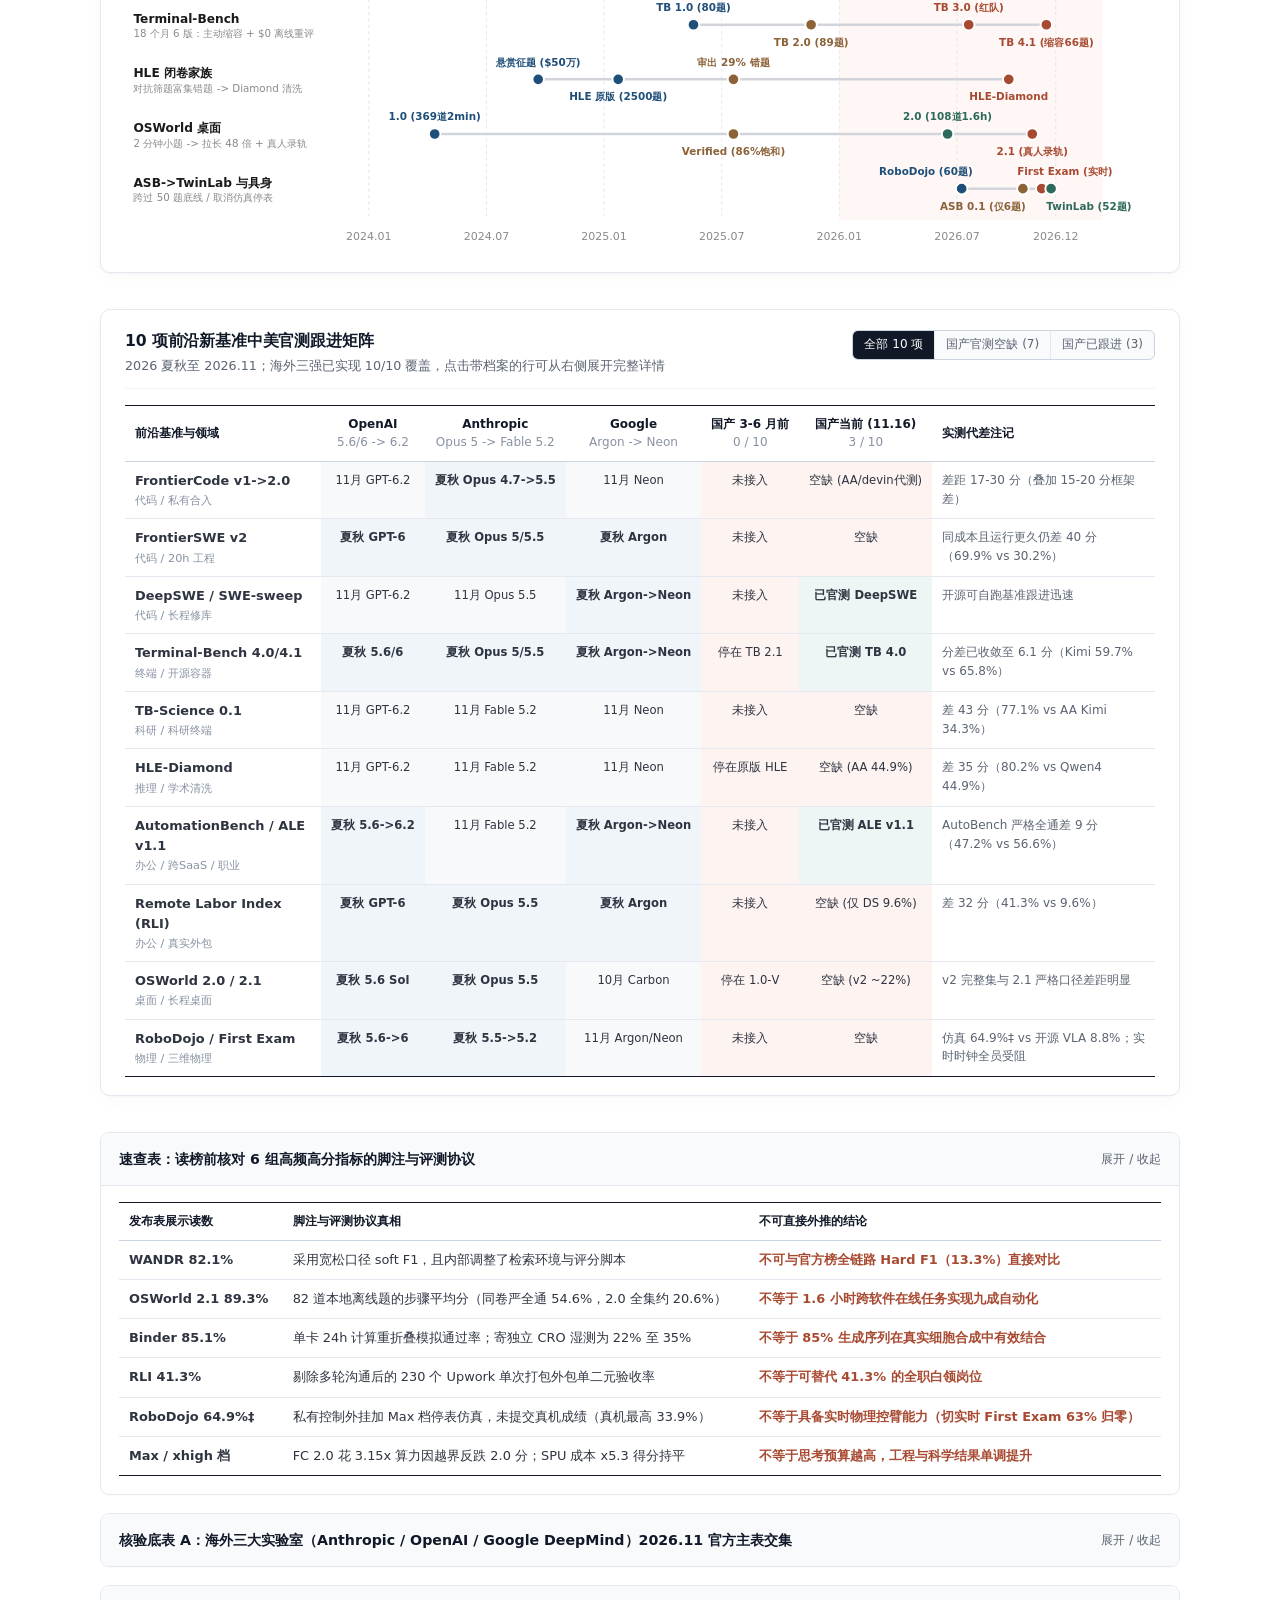
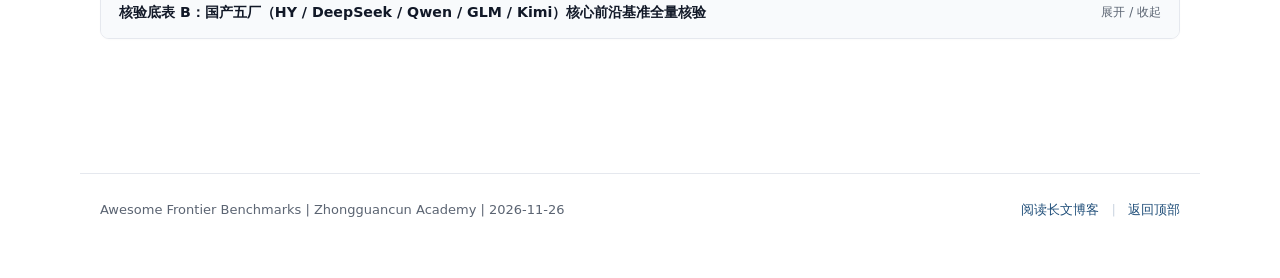
==== commit e6e979e5: "Calibrate figure proportions, polish visual design, and optimize WebP & 60fps smoothness" ====
--- a/benchmarks.html
+++ b/benchmarks.html
@@ -5,12 +5,12 @@
   <meta name="viewport" content="width=device-width, initial-scale=1.0">
   <title>Awesome Frontier Benchmarks (2026) | 16+3 前沿基准目录与核验库</title>
   <meta name="description" content="2026 前沿 AI 评测独立基准目录平台：覆盖 16 套核心前沿基准与 3 套旧代基线的四维交互检索、五大家族演进泳道、中美 10 榜跟进矩阵与八厂实测核验底表。">
-  <link rel="stylesheet" href="styles.css?v=20261126-7">
+  <link rel="stylesheet" href="styles.css?v=20261126-8">
 </head>
 <body>
 
 <header class="site-header" id="top">
-  <div class="site-header-inner" style="max-width:var(--wide-w);">
+  <div class="site-header-inner" style="max-width:1120px;">
     <a class="site-brand" href="index.html">Frontier Evaluation Notes</a>
     <nav class="header-nav" aria-label="目录平台导航">
       <a href="index.html" class="nav-dir-link">返回长文博客</a>
@@ -20,6 +20,7 @@
       <a href="#sec-ledgers">核验底表</a>
     </nav>
   </div>
+  <div class="read-progress" id="read-progress" aria-hidden="true"></div>
 </header>
 
 <main class="page-wide">
@@ -237,7 +238,9 @@
 
 <div id="svg-tooltip" role="tooltip"></div>
 
-<footer class="site-footer" style="max-width:var(--wide-w);">
+<button type="button" id="back-to-top" aria-label="返回顶部">↑ 顶部</button>
+
+<footer class="site-footer" style="max-width:1120px;">
   <div class="footer-inner">
     <span>Awesome Frontier Benchmarks | Zhongguancun Academy | 2026-11-26</span>
     <span>
@@ -248,7 +251,7 @@
   </div>
 </footer>
 
-<script src="data.js?v=20261126-7"></script>
-<script src="charts.js?v=20261126-7"></script>
+<script src="data.js?v=20261126-8"></script>
+<script src="charts.js?v=20261126-8"></script>
 </body>
 </html>
--- a/styles.css
+++ b/styles.css
@@ -1,19 +1,19 @@
 /* ==========================================================================
-   2026 FRONTIER AI EVALUATION SURVEY | LIL'LOG MINIMALIST STYLESHEET
-   Pure white canvas, calm academic typography, zero external font blocking.
+   2026 FRONTIER AI EVALUATION SURVEY | EDITORIAL RESEARCH MONOGRAPH STYLESHEET
+   Pure white canvas, calibrated figure proportions, 60fps compositor motion.
    ========================================================================== */
 
 :root {
   --bg: #FFFFFF;
-  --surface: #F8F9FA;
-  --surface-2: #F2F4F7;
-  --border: #E5E7EB;
-  --border-strong: #D1D5DB;
-
-  --ink: #1A1A1A;
-  --ink-2: #333333;
-  --muted: #666666;
-  --faint: #8A8A8A;
+  --surface: #F8FAFC;
+  --surface-2: #F1F5F9;
+  --border: #E5E8EE;
+  --border-strong: #CBD5E1;
+
+  --ink: #111827;
+  --ink-2: #2E3440;
+  --muted: #5B6472;
+  --faint: #8792A2;
 
   /* Restrained semantic palette (argument weight only, zero decoration) */
   --accent: #1F4E79;
@@ -30,9 +30,14 @@
   --font-sans: -apple-system, BlinkMacSystemFont, "PingFang SC", "Hiragino Sans GB", "Noto Sans CJK SC", "Microsoft YaHei", "Helvetica Neue", system-ui, sans-serif;
   --font-mono: "SF Mono", ui-monospace, Menlo, Monaco, Consolas, "Liberation Mono", monospace;
 
+  /* Harmonized 3-tier editorial width rhythm */
   --prose-w: 740px;
-  --fig-w: 880px;
-  --wide-w: 1040px;
+  --fig-w: 840px;
+  --wide-w: 980px;
+
+  --shadow-card: 0 1px 2px rgba(15, 23, 42, 0.03), 0 6px 20px rgba(15, 23, 42, 0.025);
+  --shadow-float: 0 8px 28px rgba(15, 23, 42, 0.12);
+  --ease-out: cubic-bezier(0.16, 1, 0.3, 1);
 }
 
 *, *::before, *::after {
@@ -44,14 +49,19 @@
   font-size: 16px;
   -webkit-font-smoothing: antialiased;
   -moz-osx-font-smoothing: grayscale;
+  text-rendering: optimizeLegibility;
 }
 
 @media (prefers-reduced-motion: reduce) {
   html { scroll-behavior: auto; }
+  *, *::before, *::after {
+    transition-duration: 0.01ms !important;
+    animation-duration: 0.01ms !important;
+  }
 }
 
 [id] {
-  scroll-margin-top: 24px;
+  scroll-margin-top: 76px;
 }
 
 body {
@@ -59,22 +69,28 @@
   background: var(--bg);
   color: var(--ink);
   font-family: var(--font-sans);
-  line-height: 1.82;
+  line-height: 1.84;
   overflow-x: clip;
+  font-feature-settings: "kern" 1;
 }
 
 /* ==========================================================================
-   MINIMAL FLAT HEADER (Lilian Weng / Lil'Log style)
+   STICKY TRANSLUCENT HEADER + HARDWARE-ACCELERATED READING PROGRESS BAR
    ========================================================================== */
 .site-header {
-  border-bottom: 1px solid var(--border);
-  background: var(--bg);
+  position: sticky;
+  top: 0;
+  z-index: 120;
+  border-bottom: 1px solid rgba(229, 232, 238, 0.9);
+  background: rgba(255, 255, 255, 0.92);
+  backdrop-filter: blur(12px);
+  -webkit-backdrop-filter: blur(12px);
 }
 
 .site-header-inner {
-  max-width: var(--fig-w);
+  max-width: var(--wide-w);
   margin: 0 auto;
-  padding: 16px 20px;
+  padding: 13px 20px;
   display: flex;
   align-items: center;
   justify-content: space-between;
@@ -85,34 +101,68 @@
 .site-brand {
   text-decoration: none;
   color: var(--ink);
-  font-size: 16px;
+  font-size: 15.5px;
   font-weight: 700;
   letter-spacing: -0.015em;
-}
+  transition: opacity 0.15s ease;
+}
+
+.site-brand:hover { opacity: 0.78; }
 
 .header-nav {
   display: flex;
   align-items: center;
-  gap: 16px;
+  gap: 18px;
   flex-wrap: wrap;
 }
 
 .header-nav a {
   text-decoration: none;
   color: var(--muted);
-  font-size: 13.8px;
-  transition: color 0.14s ease;
+  font-size: 13.6px;
+  font-weight: 500;
+  position: relative;
+  transition: color 0.15s ease;
 }
 
 .header-nav a:hover {
   color: var(--ink);
+}
+
+.header-nav a.is-active {
+  color: var(--accent);
+  font-weight: 600;
+}
+
+.header-nav a.is-active::after {
+  content: "";
+  position: absolute;
+  left: 0;
+  right: 0;
+  bottom: -5px;
+  height: 2px;
+  border-radius: 1px;
+  background: var(--accent);
+}
+
+.read-progress {
+  position: absolute;
+  left: 0;
+  right: 0;
+  bottom: -1px;
+  height: 2px;
+  background: linear-gradient(90deg, var(--accent) 0%, var(--sage) 100%);
+  transform-origin: left center;
+  transform: scaleX(0);
+  will-change: transform;
+  pointer-events: none;
 }
 
 /* ==========================================================================
    SINGLE-COLUMN EDITORIAL FLOW
    ========================================================================== */
 main.page {
-  padding: 0 20px 84px;
+  padding: 0 20px 88px;
 }
 
 .prose {
@@ -123,14 +173,14 @@
 
 .post-header {
   max-width: var(--prose-w);
-  margin: 46px auto 26px;
+  margin: 42px auto 24px;
 }
 
 .post-header h1 {
-  font-size: clamp(26px, 3.6vw, 35px);
-  font-weight: 700;
-  line-height: 1.28;
-  letter-spacing: -0.02em;
+  font-size: clamp(27px, 3.6vw, 36px);
+  font-weight: 750;
+  line-height: 1.26;
+  letter-spacing: -0.022em;
   color: var(--ink);
   margin: 0 0 14px;
 }
@@ -138,10 +188,12 @@
 .post-meta {
   font-size: 13.4px;
   color: var(--muted);
-  margin: 0 0 20px;
+  margin: 0 0 18px;
   display: flex;
   flex-wrap: wrap;
+  align-items: center;
   gap: 6px 12px;
+  font-variant-numeric: tabular-nums;
 }
 
 .post-meta span {
@@ -150,27 +202,28 @@
 
 .post-lead {
   font-size: 15.6px;
-  line-height: 1.84;
+  line-height: 1.86;
   color: var(--ink-2);
   margin: 0;
   padding-top: 18px;
   border-top: 1px solid var(--border);
 }
 
-/* Collapsible Top Table of Contents (Lil'Log style) */
+/* Compact 2-Column Editorial Table of Contents */
 details.toc-box {
   max-width: var(--prose-w);
-  margin: 24px auto 44px;
+  margin: 22px auto 42px;
   background: var(--surface);
   border: 1px solid var(--border);
-  border-radius: 6px;
-  padding: 12px 18px;
+  border-radius: 10px;
+  padding: 13px 20px 14px;
+  box-shadow: 0 1px 2px rgba(15, 23, 42, 0.02);
 }
 
 details.toc-box summary {
   cursor: pointer;
-  font-size: 14px;
-  font-weight: 600;
+  font-size: 13.8px;
+  font-weight: 650;
   color: var(--ink);
   user-select: none;
   list-style: none;
@@ -184,9 +237,9 @@
 details.toc-box summary::before {
   content: "▸";
   font-size: 12px;
-  color: var(--muted);
+  color: var(--accent);
   display: inline-block;
-  transition: transform 0.15s ease;
+  transition: transform 0.18s var(--ease-out);
 }
 
 details.toc-box[open] summary::before {
@@ -195,18 +248,22 @@
 
 .toc-list {
   list-style: none;
-  margin: 12px 0 4px;
-  padding: 10px 0 0;
+  margin: 12px 0 0;
+  padding: 12px 0 0;
   border-top: 1px solid var(--border);
-}
-
-.toc-list > li { margin: 5px 0; }
+  display: grid;
+  grid-template-columns: 0.91fr 1.09fr;
+  gap: 12px 16px;
+}
+
+.toc-list > li { margin: 0; min-width: 0; }
 
 .toc-list a {
   text-decoration: none;
   color: var(--ink-2);
-  font-size: 13.8px;
-  line-height: 1.55;
+  font-size: 13.5px;
+  line-height: 1.52;
+  transition: color 0.14s ease;
 }
 
 .toc-list a:hover {
@@ -215,82 +272,111 @@
   text-underline-offset: 3px;
 }
 
-.toc-list .toc-main { font-weight: 600; color: var(--ink); }
+.toc-list .toc-main {
+  font-weight: 650;
+  color: var(--ink);
+  display: inline-block;
+  margin-bottom: 3px;
+}
 
 .toc-sub {
   list-style: none;
-  margin: 2px 0 8px;
-  padding-left: 18px;
-}
-
-.toc-sub li { margin: 2px 0; }
-.toc-sub a { font-size: 13.1px; color: var(--muted); }
+  margin: 2px 0 0;
+  padding-left: 14px;
+  border-left: 1.5px solid var(--border);
+}
+
+.toc-sub li { margin: 3px 0; }
+.toc-sub a { font-size: 12.8px; color: var(--muted); }
+
+.toc-foot {
+  grid-column: 1 / -1;
+  margin-top: 4px;
+  padding-top: 10px;
+  border-top: 1px dashed var(--border);
+  display: flex;
+  flex-wrap: wrap;
+  gap: 8px 20px;
+  align-items: center;
+}
+
+.toc-foot a {
+  font-size: 12.8px;
+  font-weight: 600;
+  color: var(--muted);
+}
+
+.toc-foot a.toc-dir-cta {
+  margin-left: auto;
+  color: var(--accent);
+}
 
 /* ==========================================================================
    CHAPTERS, HEADINGS & PROSE
    ========================================================================== */
 article.chapter {
-  margin: 0 auto 56px;
+  margin: 0 auto 58px;
 }
 
 article.chapter + article.chapter {
   border-top: 1px solid var(--border);
-  padding-top: 44px;
+  padding-top: 46px;
 }
 
 .chapter h2 {
   max-width: var(--prose-w);
   margin: 0 auto 16px;
   font-size: clamp(22px, 2.5vw, 26px);
-  font-weight: 700;
-  line-height: 1.35;
-  letter-spacing: -0.015em;
-  color: var(--ink);
-  scroll-margin-top: 24px;
+  font-weight: 750;
+  line-height: 1.34;
+  letter-spacing: -0.018em;
+  color: var(--ink);
+  scroll-margin-top: 76px;
 }
 
 .chapter-lead {
   max-width: var(--prose-w);
   margin: 0 auto 24px;
-  font-size: 15.5px;
-  line-height: 1.82;
+  font-size: 15.4px;
+  line-height: 1.84;
   color: var(--muted);
 }
 
 .prose h3 {
-  font-size: 19px;
-  font-weight: 650;
-  line-height: 1.4;
-  letter-spacing: -0.01em;
-  color: var(--ink);
-  margin: 36px 0 12px;
-  scroll-margin-top: 24px;
+  font-size: 19.5px;
+  font-weight: 700;
+  line-height: 1.38;
+  letter-spacing: -0.012em;
+  color: var(--ink);
+  margin: 38px 0 13px;
+  scroll-margin-top: 76px;
 }
 
 .prose h4 {
-  font-size: 16px;
+  font-size: 16.2px;
   font-weight: 650;
   color: var(--ink);
   margin: 24px 0 8px;
   line-height: 1.45;
-  scroll-margin-top: 24px;
+  scroll-margin-top: 76px;
 }
 
 .prose p {
   font-size: 15.7px;
-  line-height: 1.86;
+  line-height: 1.88;
   color: var(--ink-2);
-  margin: 0 0 15px;
+  margin: 0 0 16px;
   overflow-wrap: break-word;
 }
 
-.prose strong { color: var(--ink); font-weight: 600; }
+.prose strong { color: var(--ink); font-weight: 650; }
 
 .prose a {
   color: var(--accent);
   text-decoration: underline;
-  text-decoration-color: rgba(31, 78, 121, 0.35);
+  text-decoration-color: rgba(31, 78, 121, 0.32);
   text-underline-offset: 3px;
+  transition: color 0.14s ease, text-decoration-color 0.14s ease;
 }
 
 .prose a:hover {
@@ -298,28 +384,34 @@
   text-decoration-color: var(--accent-hover);
 }
 
-/* Inline clickable link that opens the bottom explorer drawer */
+/* Inline clickable link that opens the dossier drawer */
 .prose a.bench-ref {
   text-decoration: none;
   font-weight: 600;
   color: var(--accent);
   border-bottom: 1px dashed rgba(31, 78, 121, 0.45);
   cursor: pointer;
+  padding-bottom: 0.5px;
+  transition: color 0.14s ease, background 0.14s ease, border-color 0.14s ease;
 }
 
 .prose a.bench-ref:hover {
   color: var(--accent-hover);
+  background: var(--accent-soft);
   border-bottom-style: solid;
+  border-bottom-color: var(--accent-hover);
+  border-radius: 2px;
 }
 
 .prose code {
   font-family: var(--font-mono);
-  font-size: 0.85em;
+  font-size: 0.84em;
   background: var(--surface-2);
-  padding: 1.5px 5px;
+  padding: 1.5px 5.5px;
   margin: 0 1px;
-  border-radius: 3px;
-  color: var(--ink);
+  border-radius: 4px;
+  color: var(--ink);
+  border: 1px solid rgba(203, 213, 225, 0.45);
 }
 
 .prose ul, .prose ol {
@@ -330,7 +422,7 @@
 
 .prose li {
   font-size: 15.4px;
-  line-height: 1.82;
+  line-height: 1.84;
   margin-bottom: 9px;
 }
 
@@ -338,7 +430,7 @@
 .sn-ref {
   font-family: var(--font-mono);
   font-size: 11px;
-  font-weight: 600;
+  font-weight: 650;
   color: var(--accent);
   vertical-align: super;
   line-height: 1;
@@ -354,18 +446,20 @@
 .sidenote {
   display: none;
   margin: 10px 0 16px;
-  padding: 10px 14px;
+  padding: 11px 15px;
   background: var(--surface);
-  border-left: 2px solid var(--border-strong);
+  border: 1px solid var(--border);
+  border-left: 3px solid var(--accent);
+  border-radius: 6px;
   font-size: 13.4px;
-  line-height: 1.68;
+  line-height: 1.7;
   color: var(--muted);
 }
 
 .sidenote.open { display: block; }
-.sidenote .sn-num { font-family: var(--font-mono); font-weight: 600; color: var(--ink); margin-right: 5px; }
-
-/* Lil'Log Quiet Callout & Case Anatomy Block */
+.sidenote .sn-num { font-family: var(--font-mono); font-weight: 650; color: var(--ink); margin-right: 5px; }
+
+/* Callout */
 .callout {
   max-width: var(--prose-w);
   margin: 22px auto;
@@ -373,7 +467,7 @@
   background: var(--surface);
   border: 1px solid var(--border);
   border-left: 3px solid var(--accent);
-  border-radius: 4px;
+  border-radius: 8px;
   font-size: 14.6px;
   line-height: 1.78;
   color: var(--ink-2);
@@ -381,46 +475,52 @@
 
 .callout strong { color: var(--ink); }
 
-/* Case Study Structured Header (Lil'Log clarity) */
+/* Case Study Structured Header */
 .case-head {
   display: flex;
   flex-wrap: wrap;
   align-items: baseline;
   justify-content: space-between;
-  gap: 8px 16px;
-  margin: 30px 0 12px;
-  padding-bottom: 8px;
-  border-bottom: 1px solid var(--border);
+  gap: 6px 16px;
+  margin: 32px 0 13px;
+  padding-bottom: 9px;
+  border-bottom: 1.5px solid var(--border);
 }
 
 .case-head h4 {
   margin: 0;
   font-size: 17px;
-  font-weight: 650;
-  color: var(--ink);
+  font-weight: 700;
+  color: var(--ink);
+  letter-spacing: -0.01em;
 }
 
 .case-meta-tag {
   font-family: var(--font-mono);
-  font-size: 11.8px;
-  color: var(--muted);
-}
-
-/* Code Block (Light GitHub / Lil'Log style) */
+  font-size: 11.6px;
+  color: var(--muted);
+  background: var(--surface);
+  border: 1px solid var(--border);
+  border-radius: 4px;
+  padding: 2px 7px;
+  font-variant-numeric: tabular-nums;
+}
+
+/* Code Block */
 .code-tree {
   font-family: var(--font-mono);
-  font-size: 12.6px;
+  font-size: 12.5px;
   line-height: 1.7;
-  background: var(--surface);
+  background: #F8FAFC;
   color: var(--ink);
   border: 1px solid var(--border);
   padding: 14px 16px;
-  border-radius: 6px;
+  border-radius: 8px;
   overflow-x: auto;
-  margin: 16px 0;
-}
-
-.code-tree .cm { color: #6B7280; }
+  margin: 14px 0;
+}
+
+.code-tree .cm { color: #64748B; }
 .code-tree .hi-blue { color: var(--accent); font-weight: 600; }
 .code-tree .hi-red { color: var(--rust); font-weight: 600; }
 .code-tree .hi-sage { color: var(--sage); font-weight: 600; }
@@ -428,28 +528,34 @@
 .case-box .code-tree {
   white-space: pre-wrap;
   word-break: break-word;
-  font-size: 11.8px;
+  font-size: 11.7px;
   line-height: 1.62;
-  padding: 11px 12px;
+  padding: 10px 12px;
   margin: 10px 0;
+  background: #FFFFFF;
 }
 
 /* Quiet Case Strip */
 .case-strip {
   max-width: var(--prose-w);
-  margin: 18px auto 22px;
+  margin: 20px auto 24px;
   display: grid;
   grid-template-columns: repeat(2, minmax(0, 1fr));
   gap: 14px;
 }
 
 .case-box {
-  padding: 14px 16px;
+  padding: 15px 17px;
   background: var(--surface);
   border: 1px solid var(--border);
-  border-left: 2.5px solid var(--ink);
-  border-radius: 4px;
+  border-left: 3px solid var(--ink);
+  border-radius: 8px;
   min-width: 0;
+  transition: border-color 0.18s ease, box-shadow 0.18s ease;
+}
+
+.case-box:hover {
+  box-shadow: 0 3px 12px rgba(15, 23, 42, 0.045);
 }
 
 .case-box.rust { border-left-color: var(--rust); }
@@ -457,15 +563,16 @@
 .case-box.sage { border-left-color: var(--sage); }
 
 .case-label {
-  font-size: 13px;
-  font-weight: 650;
-  color: var(--ink);
-  margin-bottom: 6px;
+  font-size: 13.2px;
+  font-weight: 700;
+  color: var(--ink);
+  margin-bottom: 7px;
+  line-height: 1.45;
 }
 
 .case-box p {
-  font-size: 13.8px;
-  line-height: 1.72;
+  font-size: 13.7px;
+  line-height: 1.74;
   margin: 0 0 8px;
   color: var(--ink-2);
 }
@@ -473,15 +580,16 @@
 .case-box p:last-child { margin-bottom: 0; }
 
 /* ==========================================================================
-   FLAT FIGURES & CHARTS
+   ELEVATED EDITORIAL FIGURES, CALIBRATED PROPORTIONS & CLICK-TO-ZOOM
    ========================================================================== */
 .figure-card {
   max-width: var(--fig-w);
-  margin: 28px auto 34px;
-  padding: 18px 0 16px;
-  border-top: 1px solid var(--border);
-  border-bottom: 1px solid var(--border);
+  margin: 28px auto 36px;
+  padding: 20px 24px 18px;
+  border: 1px solid var(--border);
+  border-radius: 10px;
   background: var(--bg);
+  box-shadow: var(--shadow-card);
   min-width: 0;
 }
 
@@ -493,71 +601,212 @@
   display: flex;
   flex-wrap: wrap;
   justify-content: space-between;
-  align-items: flex-end;
-  gap: 12px;
-  margin-bottom: 14px;
+  align-items: flex-start;
+  gap: 10px 16px;
+  margin-bottom: 16px;
+  padding-bottom: 12px;
+  border-bottom: 1px solid #F1F4F8;
+}
+
+.fig-header > div:first-child {
+  flex: 1 1 380px;
+  min-width: 0;
 }
 
 .fig-title {
   font-size: 15.6px;
-  font-weight: 650;
+  font-weight: 700;
   color: var(--ink);
   margin: 0;
-  line-height: 1.45;
+  line-height: 1.42;
+  letter-spacing: -0.01em;
 }
 
 .fig-sub {
-  font-size: 12.8px;
+  font-size: 12.7px;
   color: var(--muted);
   margin-top: 4px;
-  line-height: 1.5;
+  line-height: 1.54;
 }
 
 .fig-caption {
-  margin-top: 12px;
-  font-size: 12.2px;
-  line-height: 1.6;
+  margin-top: 13px;
+  padding-top: 10px;
+  border-top: 1px solid #F1F4F8;
+  font-size: 12px;
+  line-height: 1.62;
   color: var(--muted);
   display: flex;
   justify-content: space-between;
   flex-wrap: wrap;
-  gap: 6px 16px;
-}
-
+  gap: 4px 16px;
+  font-variant-numeric: tabular-nums;
+}
+
+/* Harmonized image framing with subtle zoom cue */
 .fig-img-wrap {
-  background: #FFFFFF;
-  border: 1px solid var(--border);
-  border-radius: 6px;
+  position: relative;
+  background: #FBFCFD;
+  border: 1px solid #EAEEF4;
+  border-radius: 8px;
   padding: 10px;
   overflow: hidden;
+  display: flex;
+  flex-direction: column;
+  align-items: center;
+  transition: border-color 0.18s ease, box-shadow 0.18s ease;
+}
+
+.fig-img-wrap:hover {
+  border-color: var(--border-strong);
+  box-shadow: 0 2px 10px rgba(15, 23, 42, 0.045);
 }
 
 .fig-img-wrap img {
+  display: block;
   width: 100%;
   height: auto;
-  display: block;
-  border-radius: 3px;
-}
-
+  border-radius: 4px;
+  cursor: zoom-in;
+  transition: transform 0.22s var(--ease-out);
+}
+
+.fig-img-wrap.is-zoomable::after {
+  content: "点击查看大图";
+  position: absolute;
+  top: 16px;
+  right: 16px;
+  padding: 3px 8px;
+  border-radius: 4px;
+  background: rgba(17, 24, 39, 0.72);
+  color: #FFFFFF;
+  font-size: 11px;
+  font-weight: 500;
+  opacity: 0;
+  transform: translateY(-2px);
+  transition: opacity 0.16s ease, transform 0.16s ease;
+  pointer-events: none;
+}
+
+.fig-img-wrap.is-zoomable:hover::after {
+  opacity: 1;
+  transform: translateY(0);
+}
+
+/* Calibrated aspect-ratio height constraints (prevents vertical monolith bloat!) */
+.fig-img-wrap.media-wide {
+  background: #FFFFFF;
+  padding: 12px 14px;
+}
+.fig-img-wrap.media-wide img {
+  width: 100%;
+  height: auto;
+}
+
+.fig-img-wrap.media-std {
+  padding: 12px 14px;
+}
+.fig-img-wrap.media-std img {
+  width: auto;
+  max-width: 100%;
+  max-height: 430px;
+  height: auto;
+  margin: 0 auto;
+}
+
+.fig-img-wrap.media-quad {
+  padding: 12px 14px;
+}
+.fig-img-wrap.media-quad img {
+  width: auto;
+  max-width: 100%;
+  max-height: 470px;
+  height: auto;
+  margin: 0 auto;
+}
+
+.fig-img-wrap.media-tall {
+  padding: 12px 14px;
+}
+.fig-img-wrap.media-tall img {
+  width: auto;
+  max-width: 100%;
+  max-height: 500px;
+  height: auto;
+  margin: 0 auto;
+}
+
+.fig-img-wrap.media-strip {
+  padding: 10px 14px;
+}
+.fig-img-wrap.media-strip img {
+  width: auto;
+  max-width: 100%;
+  max-height: 245px;
+  height: auto;
+  margin: 0 auto;
+}
+
+.fig-img-cap {
+  width: 100%;
+  margin-top: 9px;
+  font-size: 11.9px;
+  color: var(--muted);
+  line-height: 1.54;
+  text-align: left;
+}
+
+/* Dual-image side-by-side grid (equalized visual height for Fig 1.3!) */
 .fig-img-grid {
   display: grid;
   grid-template-columns: repeat(2, minmax(0, 1fr));
-  gap: 12px;
-}
-
-.fig-img-grid .fig-img-cap {
-  margin-top: 8px;
-  font-size: 11.8px;
-  color: var(--muted);
-  line-height: 1.5;
+  gap: 14px;
+  align-items: stretch;
+}
+
+.fig-img-grid.ratio-13 {
+  grid-template-columns: 1.62fr 1.94fr;
+}
+
+.fig-img-grid .fig-img-wrap {
+  justify-content: space-between;
+  background: #FFFFFF;
+}
+
+.fig-img-stage {
+  flex: 1;
+  width: 100%;
+  display: flex;
+  align-items: center;
+  justify-content: center;
+}
+
+.fig-img-stage img {
+  width: 100%;
+  height: auto;
+}
+
+/* Calibrate compact SVG chart widths so SVG typography matches 1:1 */
+#chart-cua-gap {
+  max-width: 720px;
+  margin: 0 auto;
+}
+
+#chart-aa-overnight,
+#chart-code-pareto,
+#chart-office-dual,
+#diagram-harbor,
+#diagram-coevolution {
+  max-width: 820px;
+  margin: 0 auto;
 }
 
 /* Independent Per-Benchmark Table Grouped by Subtle Colored Domain Plates */
 .dom-legend {
   display: flex;
   flex-wrap: wrap;
-  gap: 8px 14px;
-  margin-bottom: 10px;
+  gap: 8px 16px;
+  margin-bottom: 12px;
   font-size: 12px;
   color: var(--muted);
 }
@@ -571,12 +820,12 @@
 .dom-swatch {
   width: 12px;
   height: 12px;
-  border-radius: 2px;
+  border-radius: 3px;
   border: 1px solid var(--border-strong);
   display: inline-block;
 }
 
-table.bench-stats-table { min-width: 980px; font-size: 12.4px; }
+table.bench-stats-table { min-width: 920px; font-size: 12.4px; }
 table.bench-stats-table tbody tr.dom-code td:first-child { border-left: 3.5px solid #1F4E79; }
 table.bench-stats-table tbody tr.dom-code { background: #F5F8FC; }
 table.bench-stats-table tbody tr.dom-sci td:first-child { border-left: 3.5px solid #2D6A5B; }
@@ -587,13 +836,13 @@
 table.bench-stats-table tbody tr.dom-cua { background: #F5F6F9; }
 table.bench-stats-table tbody tr.dom-phys td:first-child { border-left: 3.5px solid #A84A32; }
 table.bench-stats-table tbody tr.dom-phys { background: #FCF4F1; }
-table.bench-stats-table tbody tr:hover { filter: brightness(0.985); }
+table.bench-stats-table tbody tr:hover { filter: brightness(0.98); }
 table.bench-stats-table td:first-child { padding-left: 11px; }
 
-/* Dual-panel figure (Strictly separated physical units) */
+/* Dual-panel figure (Calibrated 1.24fr : 1fr ratio matches 450x290 vs 360x290 SVGs!) */
 .dual-fig-grid {
   display: grid;
-  grid-template-columns: 1.55fr 1fr;
+  grid-template-columns: 1.24fr 1fr;
   gap: 16px;
   align-items: stretch;
 }
@@ -601,19 +850,26 @@
 .dual-subpanel {
   background: var(--surface);
   border: 1px solid var(--border);
-  border-radius: 6px;
-  padding: 14px 14px 10px;
+  border-radius: 8px;
+  padding: 14px 15px 12px;
   min-width: 0;
+  display: flex;
+  flex-direction: column;
+}
+
+.dual-subpanel > div:last-child,
+.dual-subpanel > svg {
+  margin-top: auto;
 }
 
 .dual-subpanel-title {
   font-size: 12.6px;
-  font-weight: 650;
-  color: var(--ink);
-  margin-bottom: 8px;
+  font-weight: 700;
+  color: var(--ink);
+  margin-bottom: 10px;
   display: flex;
   justify-content: space-between;
-  align-items: center;
+  align-items: baseline;
   gap: 8px;
   flex-wrap: wrap;
 }
@@ -623,16 +879,17 @@
   font-size: 10.6px;
   color: var(--muted);
   font-weight: 500;
+  white-space: nowrap;
 }
 
 /* Minimal Segmented Controls */
 .seg-tabs {
   display: inline-flex;
-  border: 1px solid var(--border);
-  border-radius: 5px;
+  border: 1px solid var(--border-strong);
+  border-radius: 6px;
   overflow: hidden;
-  background: var(--bg);
-  flex-wrap: wrap;
+  background: var(--surface);
+  flex-shrink: 0;
 }
 
 .seg-btn {
@@ -641,27 +898,29 @@
   background: transparent;
   color: var(--muted);
   font-family: inherit;
-  font-size: 12.2px;
+  font-size: 12px;
   font-weight: 500;
-  padding: 5px 11px;
+  padding: 5.5px 11px;
   cursor: pointer;
-  transition: background 0.12s, color 0.12s;
+  white-space: nowrap;
+  transition: background 0.14s ease, color 0.14s ease;
 }
 
 .seg-btn:last-child { border-right: none; }
-.seg-btn:hover { background: var(--surface); color: var(--ink); }
+.seg-btn:hover { background: var(--surface-2); color: var(--ink); }
 .seg-btn.active { background: var(--ink); color: #FFFFFF; }
 
 /* Stacked Bars & Info Grids */
 .stack-bar {
   display: flex;
   height: 28px;
-  border-radius: 4px;
+  border-radius: 5px;
   overflow: hidden;
   margin: 10px 0 14px;
-  font-size: 11.8px;
+  font-size: 11.6px;
   font-weight: 600;
   color: #FFFFFF;
+  font-variant-numeric: tabular-nums;
 }
 
 .stack-seg {
@@ -676,39 +935,47 @@
 .grid-2 {
   display: grid;
   grid-template-columns: repeat(2, minmax(0, 1fr));
-  gap: 20px;
+  gap: 16px;
 }
 
 .grid-3 {
   display: grid;
   grid-template-columns: repeat(3, minmax(0, 1fr));
-  gap: 16px;
+  gap: 14px;
 }
 
 .info-card {
-  padding: 14px 0 4px;
-  border-top: 1px solid var(--border-strong);
+  padding: 14px 15px 13px;
+  background: var(--surface);
+  border: 1px solid var(--border);
+  border-top: 2px solid var(--border-strong);
+  border-radius: 8px;
   min-width: 0;
+  transition: border-color 0.16s ease, box-shadow 0.16s ease;
+}
+
+.info-card:hover {
+  box-shadow: 0 3px 12px rgba(15, 23, 42, 0.04);
 }
 
 .info-card .ic-k {
   font-family: var(--font-mono);
-  font-size: 11.2px;
-  font-weight: 600;
-  color: var(--muted);
-  margin-bottom: 4px;
+  font-size: 11.1px;
+  font-weight: 650;
+  color: var(--muted);
+  margin-bottom: 5px;
 }
 
 .info-card h4 {
-  font-size: 14.8px;
-  font-weight: 650;
+  font-size: 14.5px;
+  font-weight: 700;
   margin: 0 0 6px;
   color: var(--ink);
   line-height: 1.4;
 }
 
 .info-card p {
-  font-size: 13.4px;
+  font-size: 13.3px;
   line-height: 1.66;
   color: var(--muted);
   margin: 0 0 8px;
@@ -719,10 +986,12 @@
 /* Collapsible Appendix Details */
 details.deep-dive {
   max-width: var(--prose-w);
-  margin: 20px auto;
+  margin: 18px auto;
   border: 1px solid var(--border);
-  border-radius: 6px;
+  border-radius: 9px;
   background: var(--bg);
+  box-shadow: 0 1px 2px rgba(15, 23, 42, 0.02);
+  overflow: hidden;
 }
 
 details.deep-dive.wide { max-width: var(--wide-w); }
@@ -730,7 +999,7 @@
 details.deep-dive summary {
   list-style: none;
   cursor: pointer;
-  padding: 12px 16px;
+  padding: 13px 18px;
   background: var(--surface);
   display: flex;
   align-items: center;
@@ -738,14 +1007,13 @@
   gap: 12px;
   user-select: none;
   font-size: 14.2px;
-  font-weight: 600;
-  color: var(--ink);
-  border-radius: 6px;
+  font-weight: 650;
+  color: var(--ink);
+  transition: background 0.14s ease;
 }
 
 details.deep-dive[open] summary {
   border-bottom: 1px solid var(--border);
-  border-radius: 6px 6px 0 0;
 }
 
 details.deep-dive summary::-webkit-details-marker { display: none; }
@@ -758,21 +1026,26 @@
 /* ==========================================================================
    ACADEMIC THREE-LINE TABLES & 16+3 INTERACTIVE EXPLORER
    ========================================================================== */
-.table-scroll { width: 100%; overflow-x: auto; }
+.table-scroll {
+  width: 100%;
+  overflow-x: auto;
+  -webkit-overflow-scrolling: touch;
+}
 
 table.ed-table, table.master {
   width: 100%;
   border-collapse: collapse;
-  font-size: 13px;
-  line-height: 1.55;
+  font-size: 12.9px;
+  line-height: 1.56;
   border-top: 1.5px solid var(--ink);
   border-bottom: 1.5px solid var(--ink);
+  font-variant-numeric: tabular-nums;
 }
 
 table.ed-table thead th, table.master thead th {
   background: var(--bg);
   color: var(--ink);
-  font-weight: 650;
+  font-weight: 700;
   text-align: left;
   padding: 9px 10px;
   border-bottom: 1px solid var(--border-strong);
@@ -799,9 +1072,9 @@
 .tag {
   display: inline-block;
   font-size: 11px;
-  font-weight: 500;
-  padding: 1px 6px;
-  border-radius: 3px;
+  font-weight: 550;
+  padding: 1.5px 6.5px;
+  border-radius: 4px;
   background: var(--surface-2);
   color: var(--muted);
   border: 1px solid var(--border);
@@ -814,16 +1087,16 @@
 .tag.open { background: var(--sage-soft); color: var(--sage); border-color: #C3DFD8; }
 
 .ev-wrap { display: flex; flex-wrap: wrap; gap: 4px; margin-bottom: 3px; }
-.b-name { font-weight: 600; font-size: 12.8px; color: var(--ink); display: block; }
+.b-name { font-weight: 650; font-size: 12.8px; color: var(--ink); display: block; }
 .b-sub { font-size: 11.3px; color: var(--faint); margin-top: 2px; display: block; line-height: 1.45; }
 .warn-note { color: var(--ink-2); font-size: 12.2px; line-height: 1.55; }
 
 /* Explorer Controls */
 .explorer-toolbar {
-  padding: 12px 14px;
+  padding: 13px 15px;
   background: var(--surface);
   border: 1px solid var(--border);
-  border-radius: 6px;
+  border-radius: 8px;
   margin-bottom: 12px;
   display: flex;
   flex-wrap: wrap;
@@ -833,11 +1106,11 @@
 }
 
 .filter-group { display: flex; align-items: center; gap: 4px; flex-wrap: wrap; }
-.filter-label { font-size: 12px; font-weight: 600; color: var(--muted); margin-right: 2px; }
+.filter-label { font-size: 12px; font-weight: 650; color: var(--muted); margin-right: 2px; }
 
 .pill {
-  padding: 3px 9px;
-  border-radius: 4px;
+  padding: 3.5px 9.5px;
+  border-radius: 5px;
   border: 1px solid transparent;
   background: transparent;
   color: var(--muted);
@@ -845,24 +1118,29 @@
   font-weight: 500;
   cursor: pointer;
   font-family: inherit;
-  transition: background 0.12s, color 0.12s;
+  transition: background 0.14s ease, color 0.14s ease, border-color 0.14s ease;
 }
 
 .pill:hover { background: var(--surface-2); color: var(--ink); }
 .pill.active { background: var(--ink); color: #FFFFFF; }
 
 .search-input {
-  padding: 5px 10px;
+  padding: 5.5px 11px;
   border: 1px solid var(--border-strong);
-  border-radius: 4px;
+  border-radius: 6px;
   font-size: 12.6px;
-  min-width: 210px;
+  min-width: 220px;
   background: var(--bg);
   color: var(--ink);
   font-family: inherit;
-}
-
-.search-input:focus { outline: none; border-color: var(--ink); }
+  transition: border-color 0.15s ease, box-shadow 0.15s ease;
+}
+
+.search-input:focus {
+  outline: none;
+  border-color: var(--accent);
+  box-shadow: 0 0 0 3px rgba(31, 78, 121, 0.1);
+}
 
 .hint-bar {
   display: flex;
@@ -874,23 +1152,35 @@
   margin-bottom: 8px;
 }
 
-table.master { min-width: 980px; font-size: 12.5px; }
+table.master { min-width: 880px; font-size: 12.4px; }
 table.master thead th { cursor: pointer; user-select: none; }
 table.master thead th:hover { color: var(--accent); }
-table.master tbody tr { cursor: pointer; }
+table.master tbody tr { cursor: pointer; transition: background 0.12s ease; }
 table.master tbody tr.legacy-row { color: var(--muted); background: #FAFAFA; }
 
-/* Slide-out Detail Drawer */
+/* ==========================================================================
+   SMOOTH SLIDE-OUT DOSSIER DRAWER (GPU-COMPOSITED TRANSFORM)
+   ========================================================================== */
 .drawer-backdrop {
   position: fixed;
   inset: 0;
-  background: rgba(0, 0, 0, 0.28);
+  background: rgba(15, 23, 42, 0.36);
+  backdrop-filter: blur(2px);
+  -webkit-backdrop-filter: blur(2px);
   z-index: 300;
-  display: none;
+  display: flex;
   justify-content: flex-end;
-}
-
-.drawer-backdrop.open { display: flex; }
+  opacity: 0;
+  visibility: hidden;
+  pointer-events: none;
+  transition: opacity 0.22s ease, visibility 0.22s ease;
+}
+
+.drawer-backdrop.open {
+  opacity: 1;
+  visibility: visible;
+  pointer-events: auto;
+}
 
 .drawer {
   width: min(580px, 95vw);
@@ -899,7 +1189,14 @@
   border-left: 1px solid var(--border);
   overflow-y: auto;
   padding: 28px 30px 44px;
-  box-shadow: -8px 0 30px rgba(0, 0, 0, 0.08);
+  box-shadow: -12px 0 36px rgba(15, 23, 42, 0.12);
+  transform: translateX(100%);
+  transition: transform 0.28s var(--ease-out);
+  will-change: transform;
+}
+
+.drawer-backdrop.open .drawer {
+  transform: translateX(0);
 }
 
 .drawer-head {
@@ -919,7 +1216,7 @@
   border: 1px solid var(--border-strong);
   width: 30px;
   height: 30px;
-  border-radius: 4px;
+  border-radius: 6px;
   font-size: 18px;
   cursor: pointer;
   color: var(--ink);
@@ -927,9 +1224,10 @@
   display: inline-flex;
   align-items: center;
   justify-content: center;
-}
-
-.close-btn:hover { background: var(--ink); color: #FFFFFF; }
+  transition: background 0.14s ease, color 0.14s ease, border-color 0.14s ease;
+}
+
+.close-btn:hover { background: var(--ink); color: #FFFFFF; border-color: var(--ink); }
 
 .d-section { padding: 14px 0; border-bottom: 1px solid var(--border); }
 .d-section:last-child { border-bottom: none; }
@@ -941,30 +1239,160 @@
 
 .d-lesson {
   background: var(--surface);
-  border-left: 2.5px solid var(--ink);
-  padding: 12px 14px;
+  border-left: 3px solid var(--ink);
+  border-radius: 6px;
+  padding: 12px 15px;
   margin-top: 12px;
+}
+
+/* ==========================================================================
+   FULL-RESOLUTION IMAGE LIGHTBOX (CLICK ANY FIGURE TO INSPECT)
+   ========================================================================== */
+.lightbox-backdrop {
+  position: fixed;
+  inset: 0;
+  z-index: 360;
+  background: rgba(15, 23, 42, 0.84);
+  backdrop-filter: blur(6px);
+  -webkit-backdrop-filter: blur(6px);
+  display: flex;
+  flex-direction: column;
+  align-items: center;
+  justify-content: center;
+  padding: 28px 24px;
+  opacity: 0;
+  visibility: hidden;
+  pointer-events: none;
+  transition: opacity 0.2s ease, visibility 0.2s ease;
+  cursor: zoom-out;
+}
+
+.lightbox-backdrop.open {
+  opacity: 1;
+  visibility: visible;
+  pointer-events: auto;
+}
+
+.lightbox-frame {
+  max-width: min(94vw, 1320px);
+  max-height: 86vh;
+  background: #FFFFFF;
+  border-radius: 10px;
+  padding: 12px;
+  box-shadow: 0 24px 64px rgba(0, 0, 0, 0.35);
+  transform: scale(0.96);
+  transition: transform 0.24s var(--ease-out);
+  cursor: default;
+  display: flex;
+  flex-direction: column;
+  align-items: center;
+}
+
+.lightbox-backdrop.open .lightbox-frame {
+  transform: scale(1);
+}
+
+.lightbox-img {
+  display: block;
+  max-width: 100%;
+  max-height: calc(86vh - 64px);
+  width: auto;
+  height: auto;
+  border-radius: 4px;
+}
+
+.lightbox-bar {
+  width: 100%;
+  display: flex;
+  justify-content: space-between;
+  align-items: center;
+  gap: 16px;
+  margin-top: 10px;
+  padding-top: 8px;
+  border-top: 1px solid var(--border);
+}
+
+.lightbox-cap {
+  font-size: 12.6px;
+  color: var(--ink-2);
+  line-height: 1.5;
+}
+
+.lightbox-close {
+  flex-shrink: 0;
+  background: var(--surface);
+  border: 1px solid var(--border-strong);
+  border-radius: 5px;
+  padding: 4px 10px;
+  font-size: 12px;
+  font-weight: 600;
+  color: var(--ink);
+  cursor: pointer;
+  font-family: inherit;
+}
+
+.lightbox-close:hover {
+  background: var(--ink);
+  color: #FFFFFF;
+  border-color: var(--ink);
+}
+
+/* ==========================================================================
+   FLOATING BACK-TO-TOP PILL (APPEARS SMOOTHLY AFTER SCROLLING)
+   ========================================================================== */
+#back-to-top {
+  position: fixed;
+  right: 22px;
+  bottom: 24px;
+  z-index: 110;
+  padding: 8px 13px;
+  border-radius: 999px;
+  border: 1px solid var(--border-strong);
+  background: rgba(255, 255, 255, 0.94);
+  backdrop-filter: blur(8px);
+  -webkit-backdrop-filter: blur(8px);
+  color: var(--ink);
+  font-family: var(--font-sans);
+  font-size: 12.4px;
+  font-weight: 600;
+  box-shadow: var(--shadow-float);
+  cursor: pointer;
+  opacity: 0;
+  transform: translateY(10px);
+  pointer-events: none;
+  transition: opacity 0.2s ease, transform 0.22s var(--ease-out), border-color 0.15s ease;
+}
+
+#back-to-top.visible {
+  opacity: 1;
+  transform: translateY(0);
+  pointer-events: auto;
+}
+
+#back-to-top:hover {
+  border-color: var(--ink);
+  background: #FFFFFF;
 }
 
 /* ==========================================================================
    REFERENCES, BIBTEX & FOOTER
    ========================================================================== */
-.refs-wrap { max-width: var(--prose-w); margin: 44px auto 0; padding-top: 24px; border-top: 1px solid var(--border); }
+.refs-wrap { max-width: var(--prose-w); margin: 44px auto 0; padding-top: 26px; border-top: 1px solid var(--border); }
 .refs-wrap h2 {
   font-size: 22px;
-  font-weight: 700;
+  font-weight: 750;
   margin: 0 0 8px;
   color: var(--ink);
   letter-spacing: -0.015em;
 }
 .refs-sub { font-size: 13.4px; color: var(--muted); margin: 0 0 20px; line-height: 1.65; }
-.ref-group { margin-bottom: 20px; }
+.ref-group { margin-bottom: 22px; }
 .ref-group h4 {
   font-size: 12.6px;
-  font-weight: 650;
-  color: var(--muted);
-  margin: 0 0 8px;
-  padding-bottom: 4px;
+  font-weight: 700;
+  color: var(--muted);
+  margin: 0 0 9px;
+  padding-bottom: 5px;
   border-bottom: 1px solid var(--border);
 }
 .ref-list { list-style: none; margin: 0; padding: 0; }
@@ -975,7 +1403,7 @@
   font-size: 13.4px;
   line-height: 1.68;
   color: var(--ink-2);
-  margin-bottom: 4px;
+  margin-bottom: 5px;
 }
 .ref-idx {
   font-family: var(--font-mono);
@@ -983,24 +1411,27 @@
   color: var(--faint);
   min-width: 32px;
   flex-shrink: 0;
+  font-variant-numeric: tabular-nums;
 }
 .ref-list a { color: var(--accent); text-decoration: none; }
 .ref-list a:hover { text-decoration: underline; text-underline-offset: 2px; }
 .ref-host {
   font-family: var(--font-mono);
-  font-size: 11.2px;
+  font-size: 11.1px;
   color: var(--faint);
   margin-left: 6px;
   white-space: nowrap;
 }
 
-.citation-wrap { max-width: var(--prose-w); margin: 34px auto 0; padding-top: 22px; border-top: 1px solid var(--border); }
-.citation-wrap h2 { font-size: 20px; font-weight: 700; margin: 0 0 10px; color: var(--ink); }
+.citation-wrap { max-width: var(--prose-w); margin: 36px auto 0; padding-top: 24px; border-top: 1px solid var(--border); }
+.citation-wrap h2 { font-size: 20px; font-weight: 750; margin: 0 0 10px; color: var(--ink); }
 .citation-wrap p { font-size: 14px; color: var(--ink-2); margin: 0 0 10px; line-height: 1.72; }
 .cite-inline {
   background: var(--surface);
-  border-left: 2.5px solid var(--border-strong);
-  padding: 10px 14px;
+  border: 1px solid var(--border);
+  border-left: 3px solid var(--accent);
+  border-radius: 6px;
+  padding: 11px 15px;
   font-size: 13.6px;
   color: var(--ink-2);
   margin: 0 0 14px;
@@ -1010,57 +1441,64 @@
 
 /* Header Directory Link & Standalone Directory Page */
 .nav-dir-link {
-  padding: 3px 9px;
+  padding: 4px 10px;
   border: 1px solid var(--border-strong);
-  border-radius: 4px;
+  border-radius: 6px;
   color: var(--ink) !important;
   font-weight: 600 !important;
   font-size: 12.6px !important;
   background: var(--surface);
   text-decoration: none !important;
+  transition: border-color 0.14s ease, background 0.14s ease;
 }
 .nav-dir-link:hover { border-color: var(--ink); background: var(--surface-2); }
 
-.page-wide { max-width: var(--wide-w); margin: 0 auto; padding: 0 20px 64px; }
+.page-wide { max-width: 1120px; margin: 0 auto; padding: 0 20px 72px; }
+.page-wide .figure-card.full,
+.page-wide details.deep-dive.wide { max-width: 100%; }
 .dir-header {
-  max-width: var(--wide-w);
-  margin: 38px auto 26px;
+  max-width: 1120px;
+  margin: 36px auto 26px;
   padding-bottom: 20px;
   border-bottom: 1px solid var(--border);
 }
-.dir-header h1 { font-size: 28px; font-weight: 700; margin: 0 0 10px; letter-spacing: -0.02em; color: var(--ink); }
-.dir-header p { font-size: 15px; color: var(--ink-2); margin: 0 0 12px; max-width: 780px; line-height: 1.75; }
-.dir-back { font-size: 13.4px; color: var(--accent); text-decoration: none; font-weight: 600; }
+.dir-header h1 { font-size: 28px; font-weight: 750; margin: 0 0 10px; letter-spacing: -0.02em; color: var(--ink); }
+.dir-header p { font-size: 15px; color: var(--ink-2); margin: 0 0 12px; max-width: 780px; line-height: 1.78; }
+.dir-back { font-size: 13.4px; color: var(--accent); text-decoration: none; font-weight: 650; }
 .dir-back:hover { text-decoration: underline; }
 
 /* Domain Playbook Table & Action Steps */
-table.playbook-table { min-width: 960px; font-size: 12.6px; }
+table.playbook-table { min-width: 940px; font-size: 12.6px; }
 table.playbook-table td:first-child { font-weight: 650; color: var(--ink); min-width: 120px; }
 
 .action-steps { display: flex; flex-direction: column; gap: 14px; margin: 18px 0 24px; }
 .action-step {
-  padding: 14px 18px;
+  padding: 15px 19px;
   background: var(--surface);
   border: 1px solid var(--border);
   border-left: 3px solid var(--accent);
-  border-radius: 4px;
+  border-radius: 8px;
+  transition: border-color 0.16s ease, box-shadow 0.16s ease;
+}
+.action-step:hover {
+  box-shadow: 0 3px 12px rgba(15, 23, 42, 0.04);
 }
 .action-step-title {
   font-size: 14.8px;
-  font-weight: 650;
+  font-weight: 700;
   color: var(--ink);
   margin: 0 0 6px;
 }
 .action-step-title .step-tag {
   font-family: var(--font-mono);
   font-size: 11.8px;
-  font-weight: 600;
+  font-weight: 650;
   color: var(--accent);
   margin-right: 8px;
 }
 .action-step p {
   font-size: 14.2px;
-  line-height: 1.76;
+  line-height: 1.78;
   color: var(--ink-2);
   margin: 0;
 }
@@ -1068,10 +1506,10 @@
 .dir-callout {
   max-width: var(--prose-w);
   margin: 22px auto;
-  padding: 12px 16px;
-  background: var(--surface);
-  border: 1px solid var(--border);
-  border-radius: 5px;
+  padding: 13px 18px;
+  background: var(--accent-soft);
+  border: 1px solid #D3E1EE;
+  border-radius: 8px;
   font-size: 13.8px;
   color: var(--ink-2);
   display: flex;
@@ -1080,7 +1518,7 @@
   flex-wrap: wrap;
   gap: 10px;
 }
-.dir-callout a { color: var(--accent); font-weight: 650; text-decoration: none; white-space: nowrap; }
+.dir-callout a { color: var(--accent); font-weight: 700; text-decoration: none; white-space: nowrap; }
 .dir-callout a:hover { text-decoration: underline; }
 
 .copy-btn {
@@ -1090,34 +1528,47 @@
   background: var(--bg);
   color: var(--ink-2);
   border: 1px solid var(--border-strong);
-  border-radius: 4px;
+  border-radius: 5px;
   padding: 4px 10px;
   font-size: 11.6px;
   font-family: var(--font-mono);
   cursor: pointer;
-}
-
-.copy-btn:hover { border-color: var(--ink); color: var(--ink); }
-
+  transition: border-color 0.14s ease, color 0.14s ease, background 0.14s ease;
+}
+
+.copy-btn:hover { border-color: var(--ink); color: var(--ink); background: var(--surface); }
+
+/* Compositor-only GPU Tooltip (Zero layout thrash on mousemove!) */
 #svg-tooltip {
   position: fixed;
+  left: 0;
+  top: 0;
   pointer-events: none;
   background: rgba(255, 255, 255, 0.98);
   color: var(--ink);
-  padding: 9px 12px;
-  border-radius: 5px;
+  padding: 9px 13px;
+  border-radius: 7px;
   font-size: 12.2px;
   max-width: 320px;
-  line-height: 1.55;
-  box-shadow: 0 4px 16px rgba(0, 0, 0, 0.1);
-  display: none;
+  line-height: 1.56;
+  box-shadow: var(--shadow-float);
+  opacity: 0;
+  visibility: hidden;
   z-index: 400;
   border: 1px solid var(--border-strong);
+  transform: translate3d(-9999px, -9999px, 0);
+  transition: opacity 0.12s ease;
+  will-change: transform, opacity;
+}
+
+#svg-tooltip.visible {
+  opacity: 1;
+  visibility: visible;
 }
 
 footer.site-footer {
   max-width: var(--prose-w);
-  margin: 40px auto 0;
+  margin: 44px auto 0;
   border-top: 1px solid var(--border);
   padding: 24px 20px 56px;
   font-size: 13px;
@@ -1129,12 +1580,16 @@
 .footer-inner a:hover { text-decoration: underline; }
 
 @media (max-width: 820px) {
-  .post-header { margin: 30px auto 20px; }
-  .grid-2, .grid-3, .case-strip, .dual-fig-grid, .fig-img-grid { grid-template-columns: 1fr; }
+  .post-header { margin: 28px auto 18px; }
+  .figure-card { padding: 15px 15px 14px; border-radius: 8px; }
+  .toc-list { grid-template-columns: 1fr; gap: 10px; }
+  .toc-foot a.toc-dir-cta { margin-left: 0; }
+  .grid-2, .grid-3, .case-strip, .dual-fig-grid, .fig-img-grid, .fig-img-grid.ratio-13 { grid-template-columns: 1fr; }
   .search-input { width: 100%; min-width: 0; }
+  #back-to-top { right: 14px; bottom: 16px; }
 }
 
 @media print {
-  .site-header, .drawer-backdrop, #svg-tooltip, .seg-tabs, .explorer-toolbar { display: none !important; }
-  .prose, .figure-card, details.deep-dive { max-width: 100%; }
-}
+  .site-header, .drawer-backdrop, .lightbox-backdrop, #svg-tooltip, #back-to-top, .seg-tabs, .explorer-toolbar { display: none !important; }
+  .prose, .figure-card, details.deep-dive { max-width: 100%; box-shadow: none; }
+}
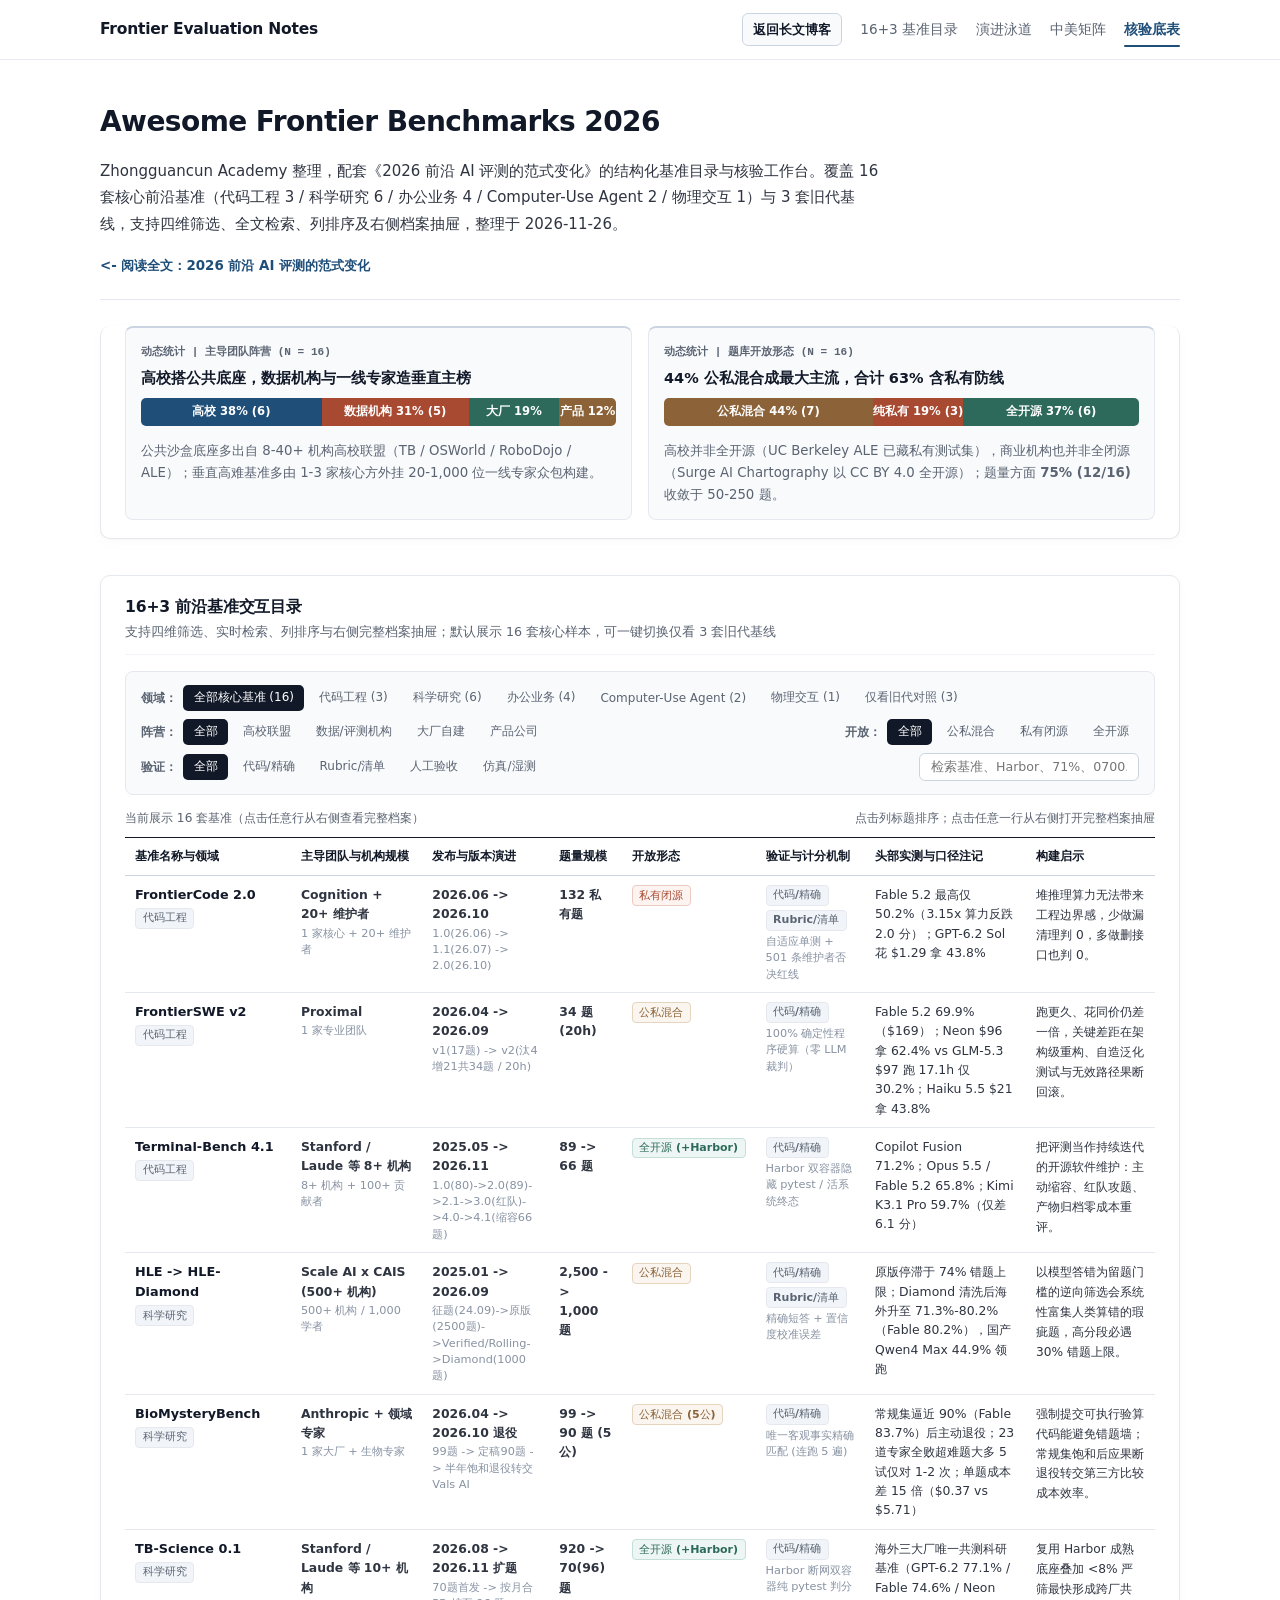
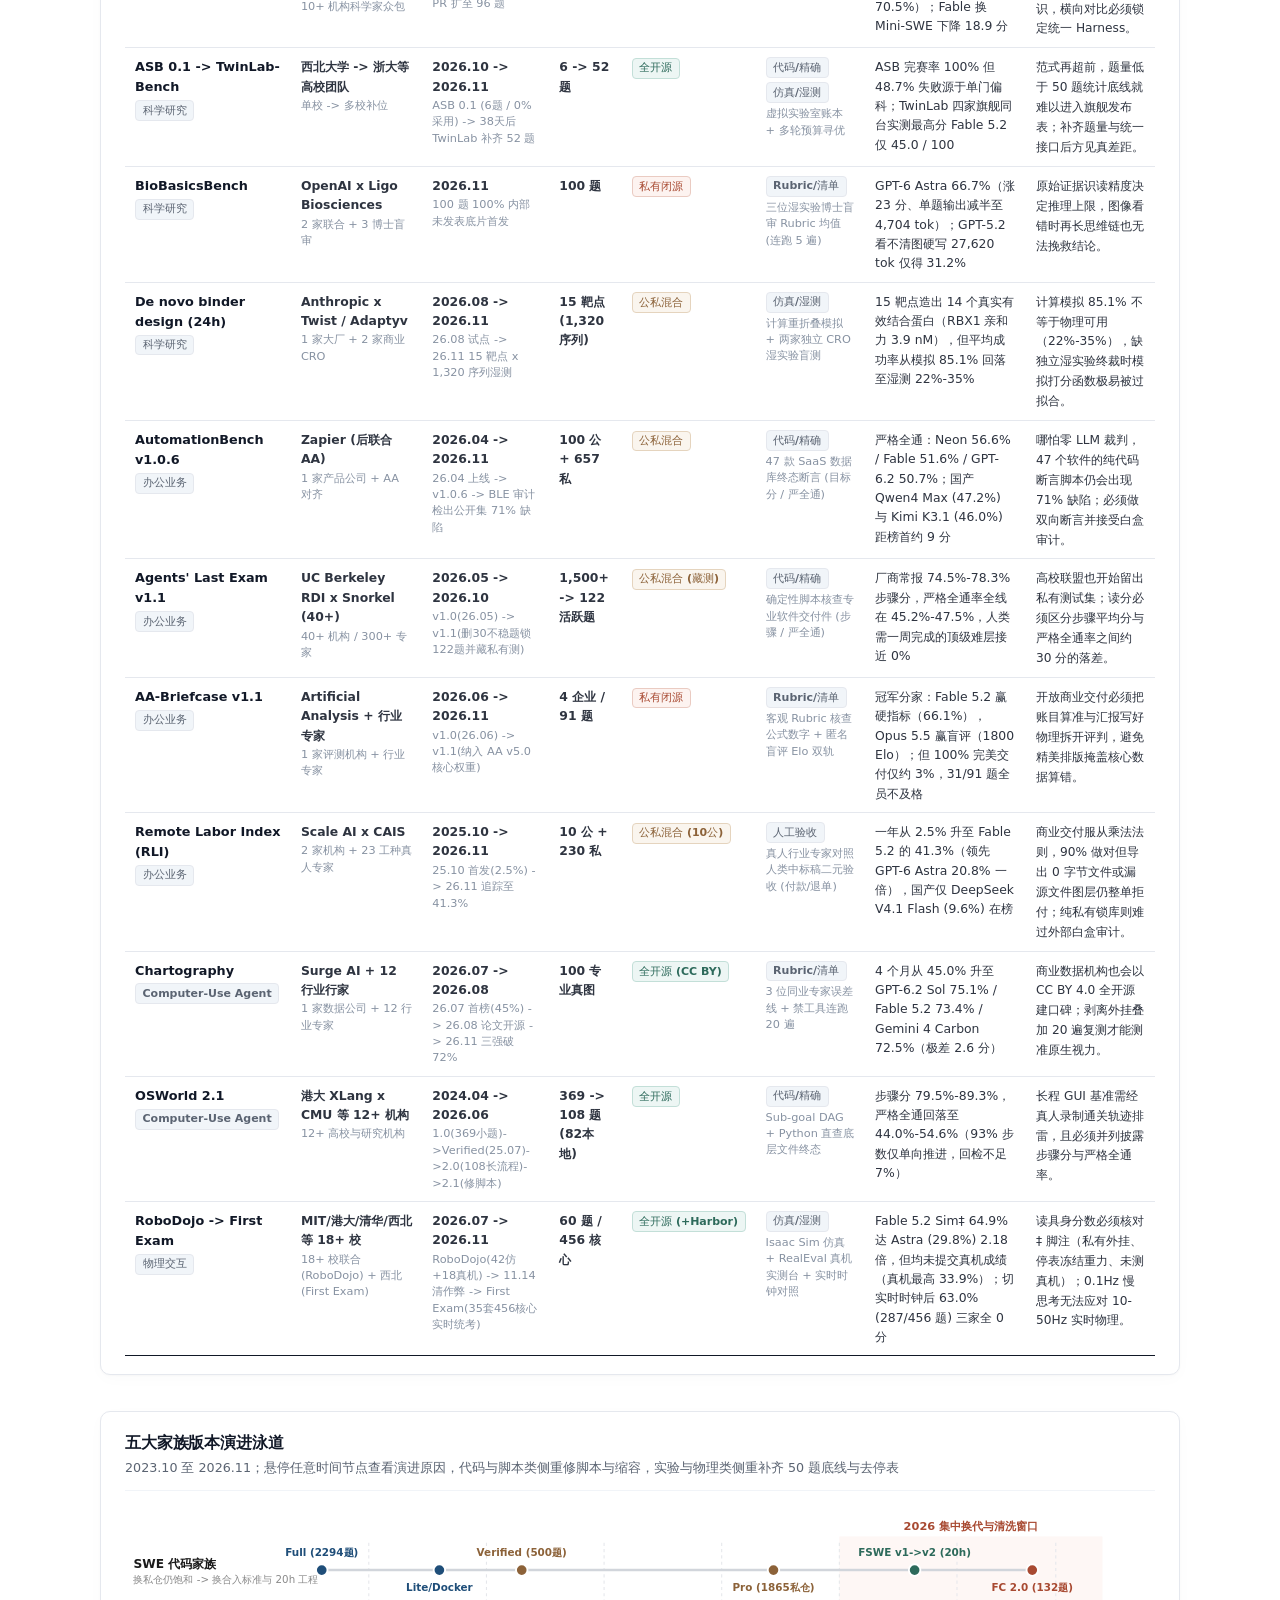
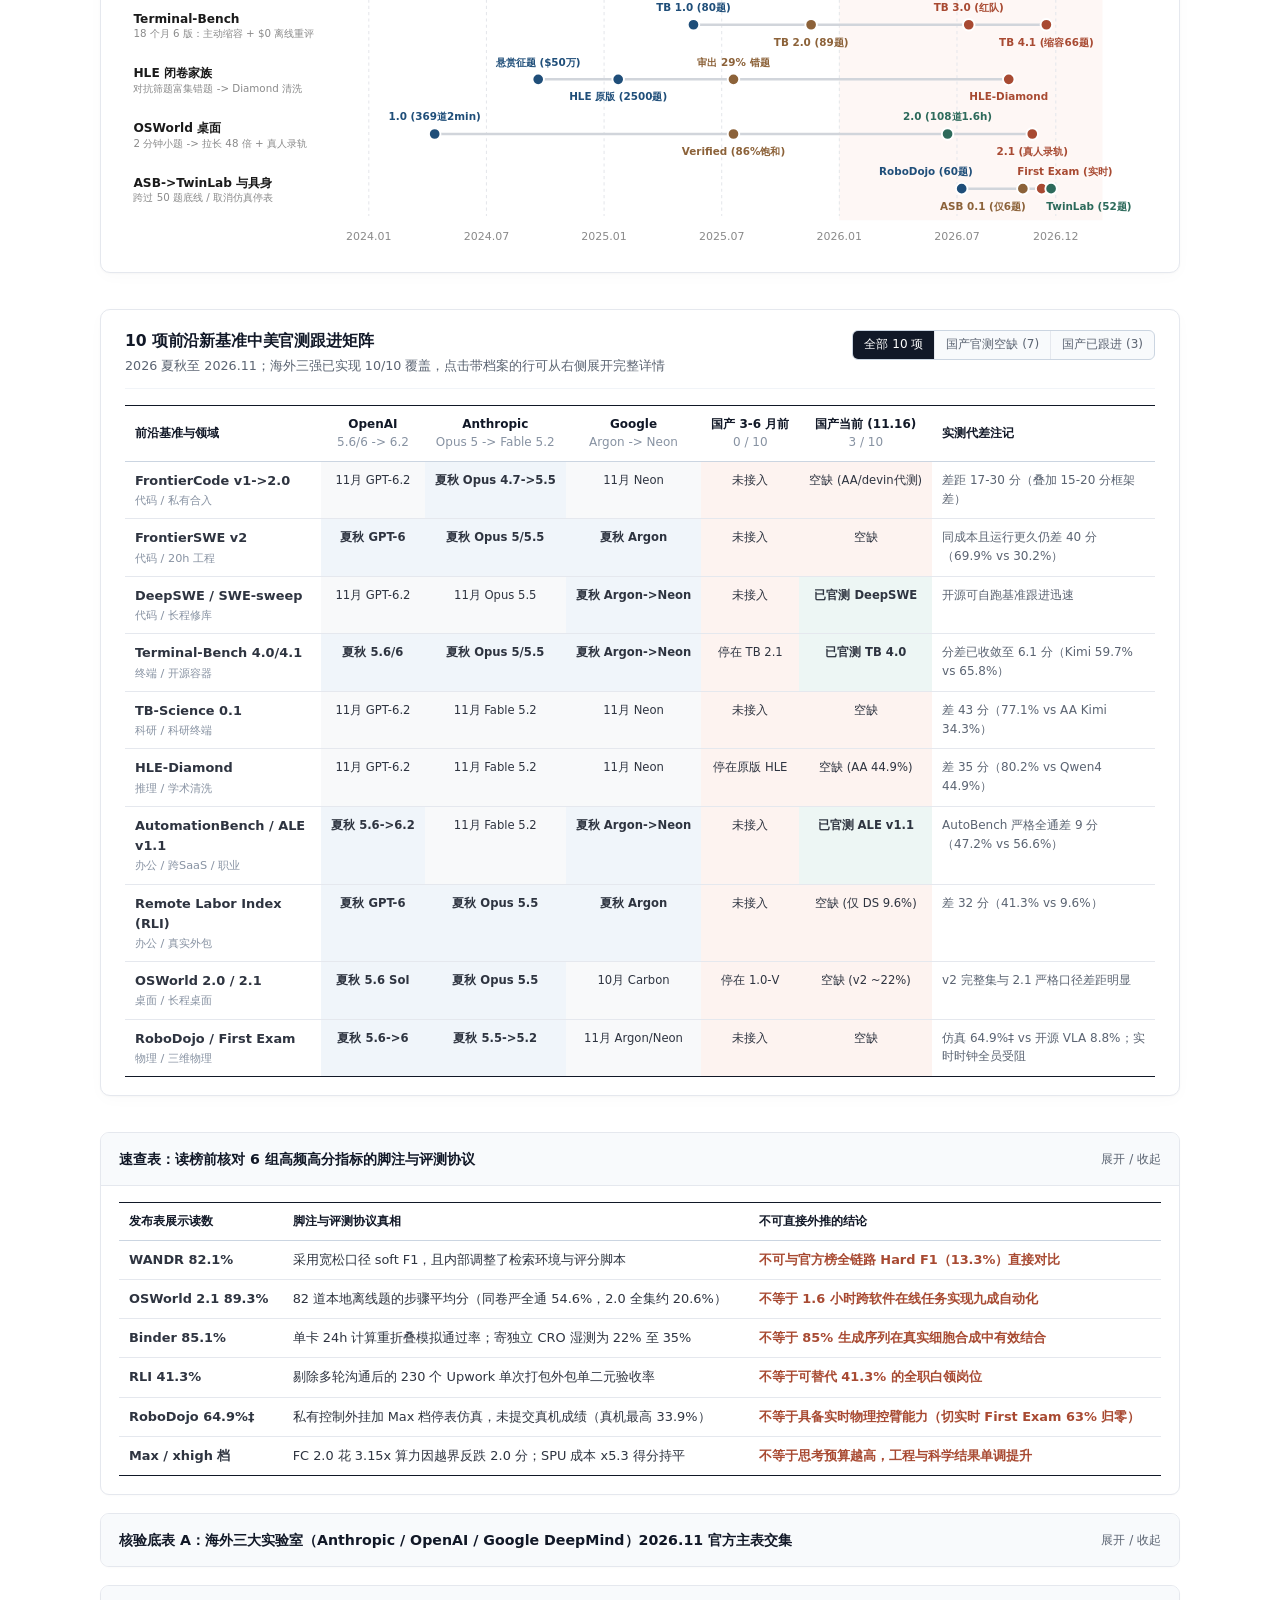
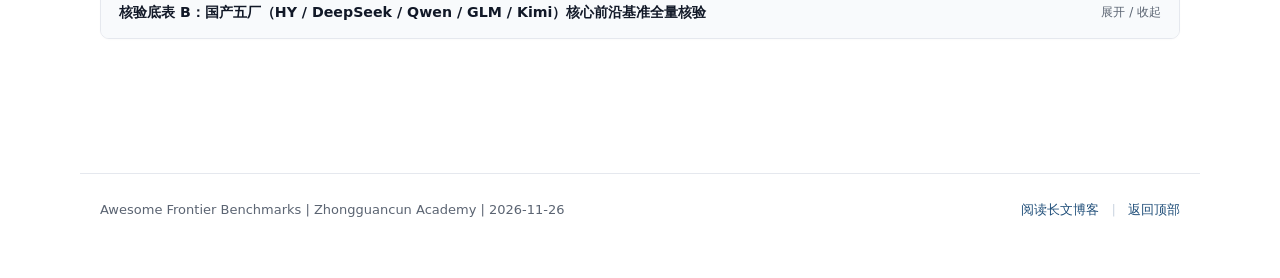
==== commit ed3a0c83: "Polish language and formatting in Lil'Log style, add heading anchors, and restore benchmarks.html" ====
--- a/benchmarks.html
+++ b/benchmarks.html
@@ -5,7 +5,7 @@
   <meta name="viewport" content="width=device-width, initial-scale=1.0">
   <title>Awesome Frontier Benchmarks (2026) | 16+3 前沿基准目录与核验库</title>
   <meta name="description" content="2026 前沿 AI 评测独立基准目录平台：覆盖 16 套核心前沿基准与 3 套旧代基线的四维交互检索、五大家族演进泳道、中美 10 榜跟进矩阵与八厂实测核验底表。">
-  <link rel="stylesheet" href="styles.css?v=20261126-8">
+  <link rel="stylesheet" href="styles.css?v=20261126-11">
 </head>
 <body>
 
@@ -251,7 +251,7 @@
   </div>
 </footer>
 
-<script src="data.js?v=20261126-8"></script>
-<script src="charts.js?v=20261126-8"></script>
+<script src="data.js?v=20261126-11"></script>
+<script src="charts.js?v=20261126-11"></script>
 </body>
 </html>
--- a/styles.css
+++ b/styles.css
@@ -30,12 +30,12 @@
   --font-sans: -apple-system, BlinkMacSystemFont, "PingFang SC", "Hiragino Sans GB", "Noto Sans CJK SC", "Microsoft YaHei", "Helvetica Neue", system-ui, sans-serif;
   --font-mono: "SF Mono", ui-monospace, Menlo, Monaco, Consolas, "Liberation Mono", monospace;
 
-  /* Harmonized 3-tier editorial width rhythm */
-  --prose-w: 740px;
+  /* Harmonized 3-tier editorial width rhythm (Lil'Log-inspired reading measure) */
+  --prose-w: 724px;
   --fig-w: 840px;
   --wide-w: 980px;
 
-  --shadow-card: 0 1px 2px rgba(15, 23, 42, 0.03), 0 6px 20px rgba(15, 23, 42, 0.025);
+  --shadow-card: 0 1px 2px rgba(15, 23, 42, 0.025), 0 4px 16px rgba(15, 23, 42, 0.02);
   --shadow-float: 0 8px 28px rgba(15, 23, 42, 0.12);
   --ease-out: cubic-bezier(0.16, 1, 0.3, 1);
 }
@@ -353,23 +353,90 @@
 }
 
 .prose h4 {
-  font-size: 16.2px;
-  font-weight: 650;
-  color: var(--ink);
-  margin: 24px 0 8px;
+  font-size: 16.4px;
+  font-weight: 680;
+  color: var(--ink);
+  margin: 26px 0 9px;
   line-height: 1.45;
   scroll-margin-top: 76px;
 }
 
+.prose h5 {
+  font-size: 14.8px;
+  font-weight: 650;
+  color: var(--ink);
+  margin: 20px 0 7px;
+  line-height: 1.48;
+  letter-spacing: -0.005em;
+}
+
+/* Lil'Log-style hover heading permalink (#) */
+.h-anchor {
+  margin-left: 7px;
+  color: var(--faint);
+  text-decoration: none !important;
+  font-weight: 400;
+  font-size: 0.82em;
+  opacity: 0;
+  transition: opacity 0.14s ease, color 0.14s ease;
+}
+
+h2:hover .h-anchor,
+h3:hover .h-anchor,
+h4:hover .h-anchor,
+.h-anchor:focus {
+  opacity: 0.85;
+}
+
+.h-anchor:hover {
+  color: var(--accent);
+  opacity: 1;
+}
+
 .prose p {
-  font-size: 15.7px;
-  line-height: 1.88;
+  font-size: 15.6px;
+  line-height: 1.9;
   color: var(--ink-2);
-  margin: 0 0 16px;
+  margin: 0 0 17px;
   overflow-wrap: break-word;
 }
 
-.prose strong { color: var(--ink); font-weight: 650; }
+.prose blockquote {
+  margin: 18px 0 20px;
+  padding: 11px 16px;
+  background: var(--surface);
+  border-left: 3px solid var(--border-strong);
+  border-radius: 0 6px 6px 0;
+  color: var(--ink-2);
+  font-size: 14.6px;
+  line-height: 1.8;
+}
+
+.prose blockquote p {
+  font-size: 14.6px;
+  line-height: 1.8;
+  margin: 0 0 8px;
+}
+
+.prose blockquote p:last-child {
+  margin-bottom: 0;
+}
+
+.prose blockquote.accent-quote {
+  border-left-color: var(--accent);
+  background: #F7FAFD;
+}
+
+.prose .note-aside {
+  font-size: 13.8px;
+  line-height: 1.76;
+  color: var(--muted);
+  margin: -4px 0 16px;
+  padding-left: 12px;
+  border-left: 2px solid var(--border);
+}
+
+.prose strong { color: var(--ink); font-weight: 640; }
 
 .prose a {
   color: var(--accent);
@@ -475,34 +542,34 @@
 
 .callout strong { color: var(--ink); }
 
-/* Case Study Structured Header */
+/* Case Study Structured Header (quiet academic monograph divider) */
 .case-head {
   display: flex;
   flex-wrap: wrap;
   align-items: baseline;
   justify-content: space-between;
   gap: 6px 16px;
-  margin: 32px 0 13px;
-  padding-bottom: 9px;
-  border-bottom: 1.5px solid var(--border);
+  margin: 34px 0 14px;
+  padding-bottom: 8px;
+  border-bottom: 1px solid var(--border);
 }
 
 .case-head h4 {
   margin: 0;
   font-size: 17px;
-  font-weight: 700;
-  color: var(--ink);
-  letter-spacing: -0.01em;
+  font-weight: 680;
+  color: var(--ink);
+  letter-spacing: -0.012em;
 }
 
 .case-meta-tag {
   font-family: var(--font-mono);
-  font-size: 11.6px;
-  color: var(--muted);
-  background: var(--surface);
+  font-size: 11.4px;
+  color: var(--muted);
+  background: transparent;
   border: 1px solid var(--border);
   border-radius: 4px;
-  padding: 2px 7px;
+  padding: 1.5px 7px;
   font-variant-numeric: tabular-nums;
 }
 
@@ -787,14 +854,15 @@
 }
 
 /* Calibrate compact SVG chart widths so SVG typography matches 1:1 */
-#chart-cua-gap {
-  max-width: 720px;
-  margin: 0 auto;
-}
-
 #chart-aa-overnight,
 #chart-code-pareto,
-#chart-office-dual,
+#diagram-tbs-exec,
+#diagram-binder-pipeline,
+#diagram-autobench-arch,
+#diagram-briefcase-flow,
+#diagram-rli-anatomy,
+#diagram-osworld-dag,
+#diagram-realtime-clock,
 #diagram-harbor,
 #diagram-coevolution {
   max-width: 820px;
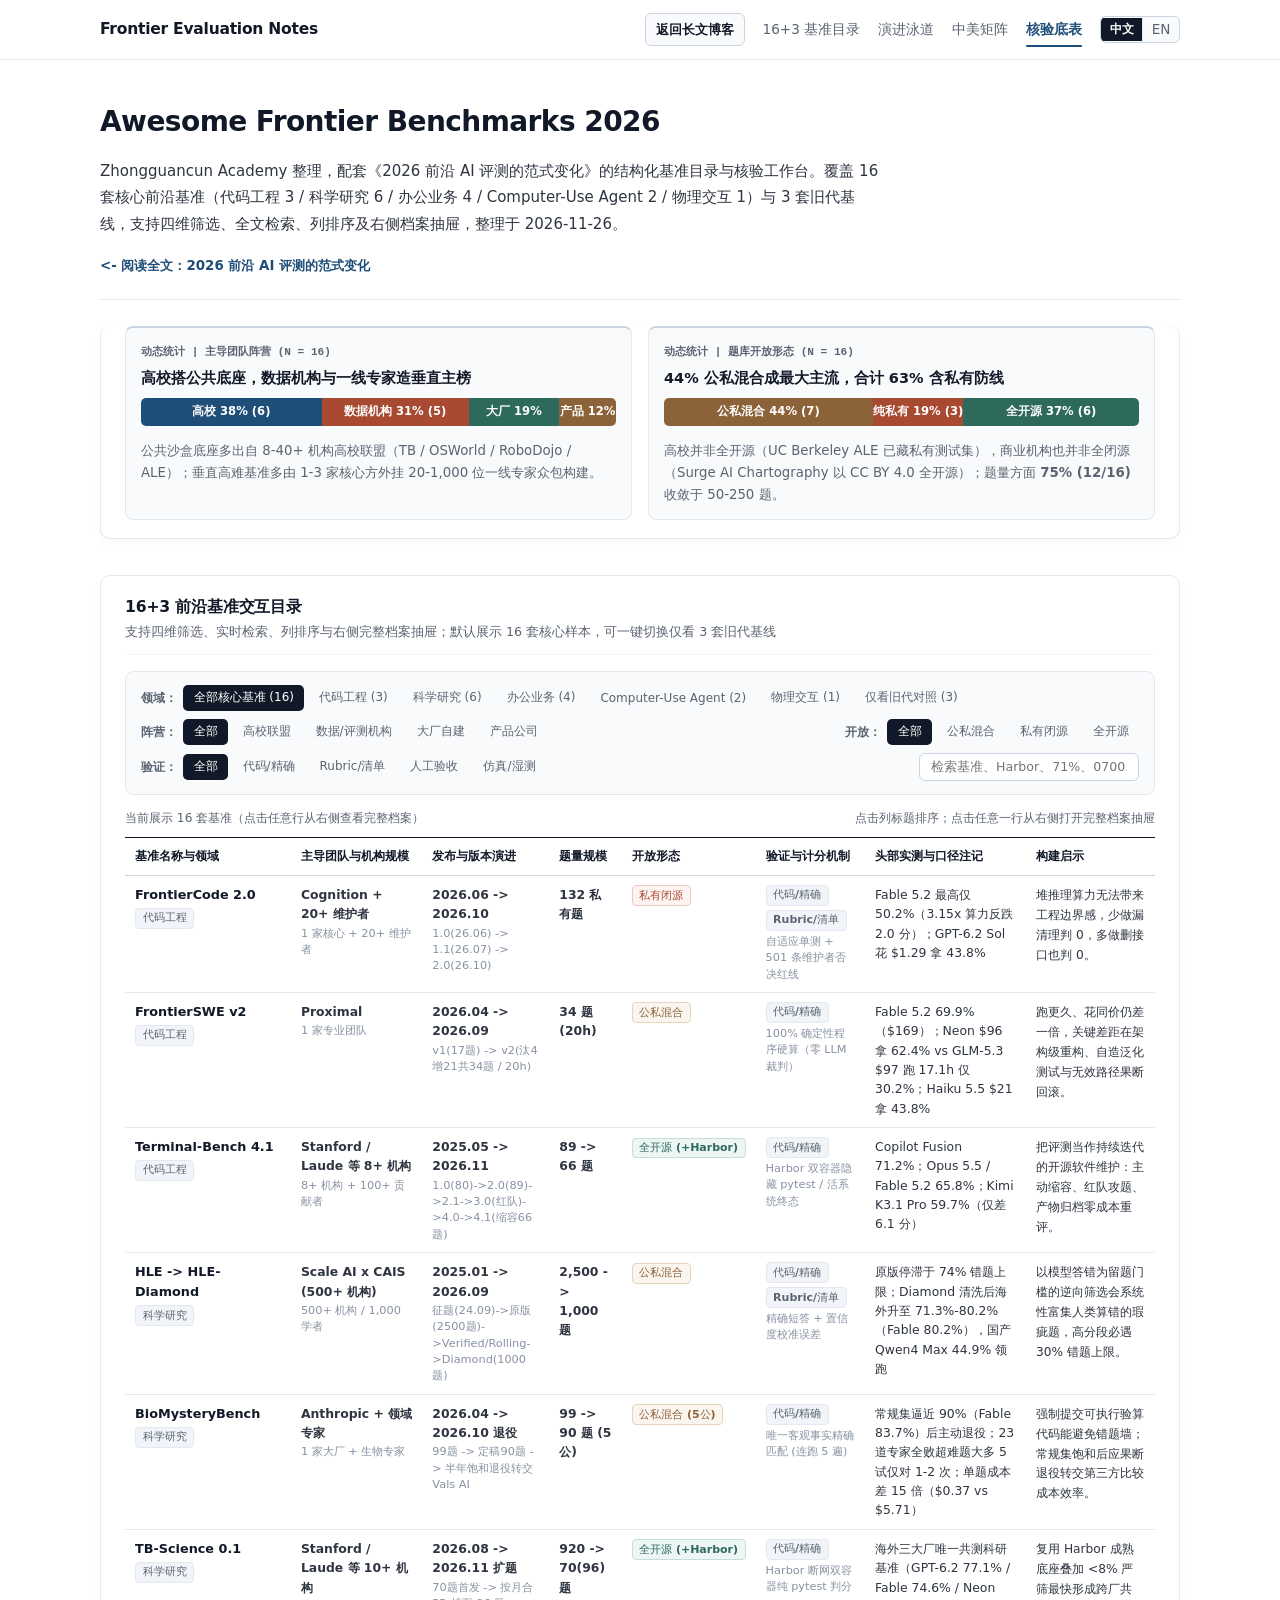
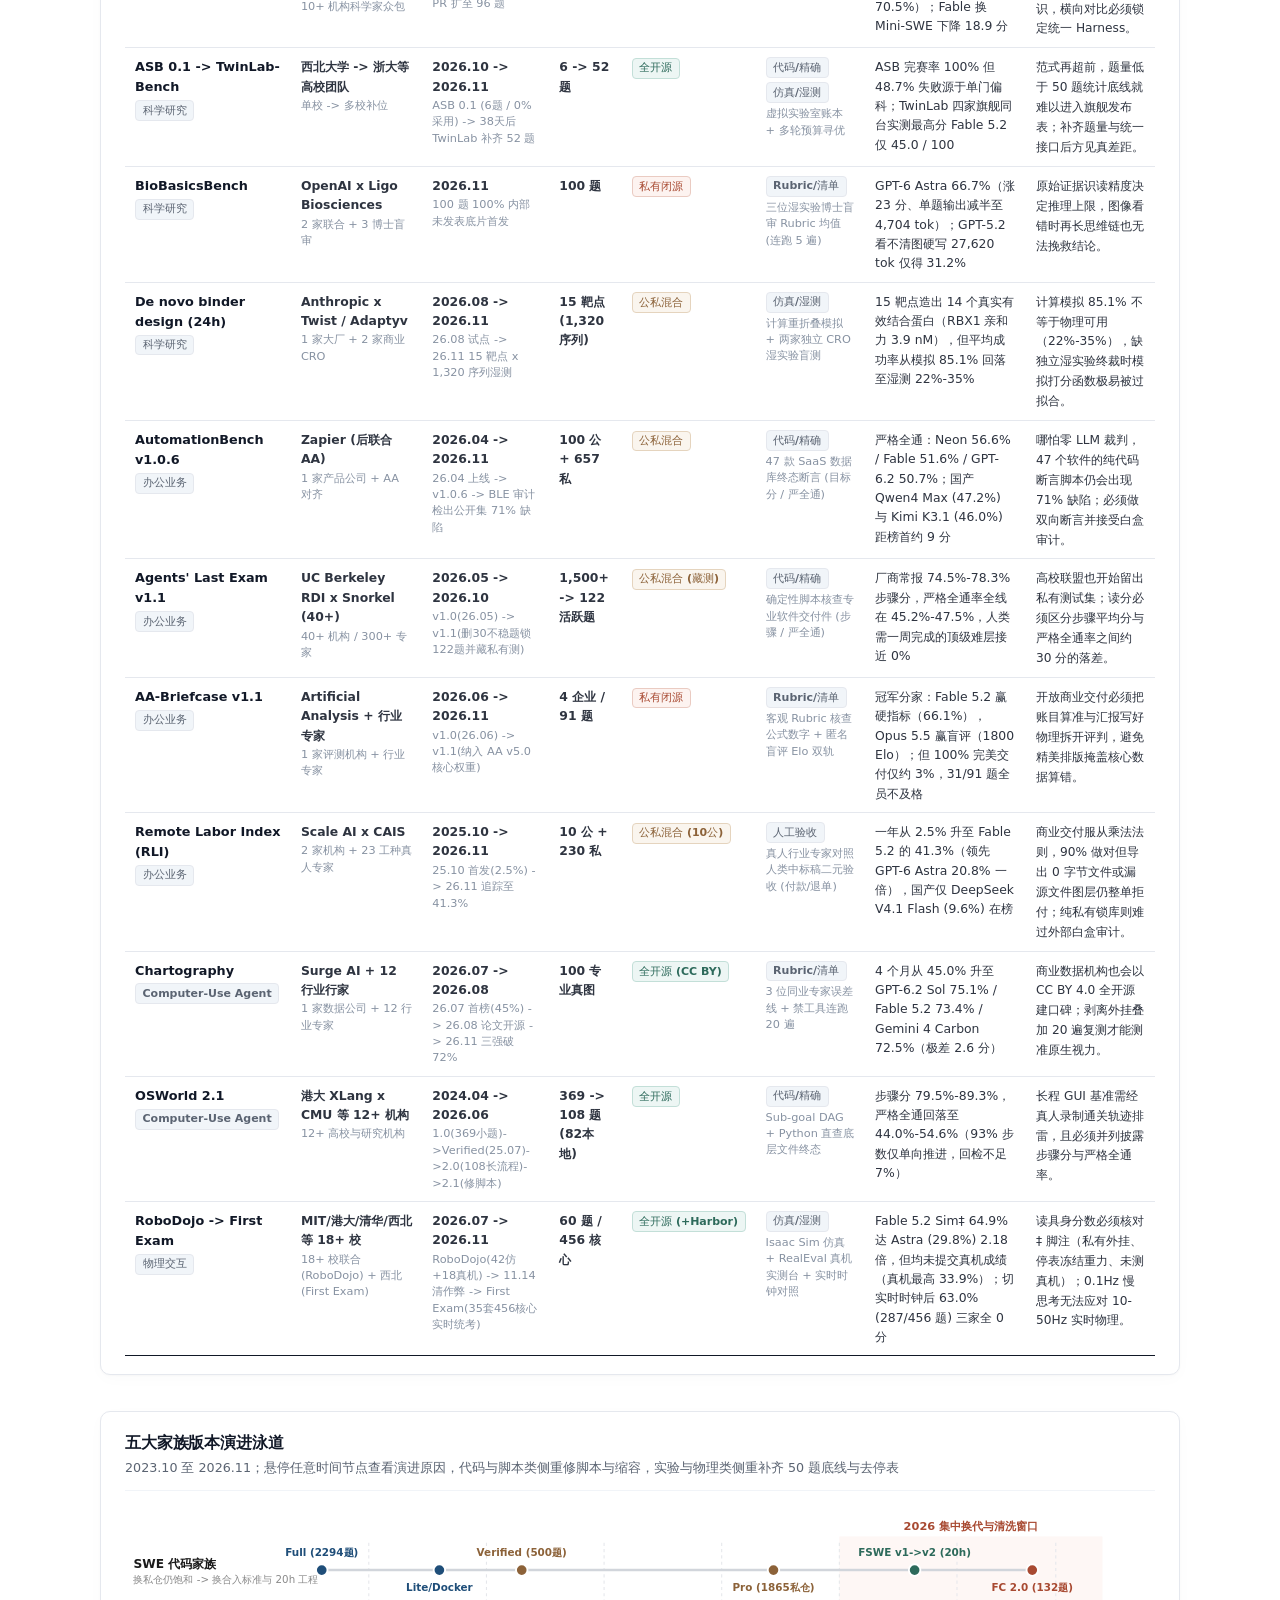
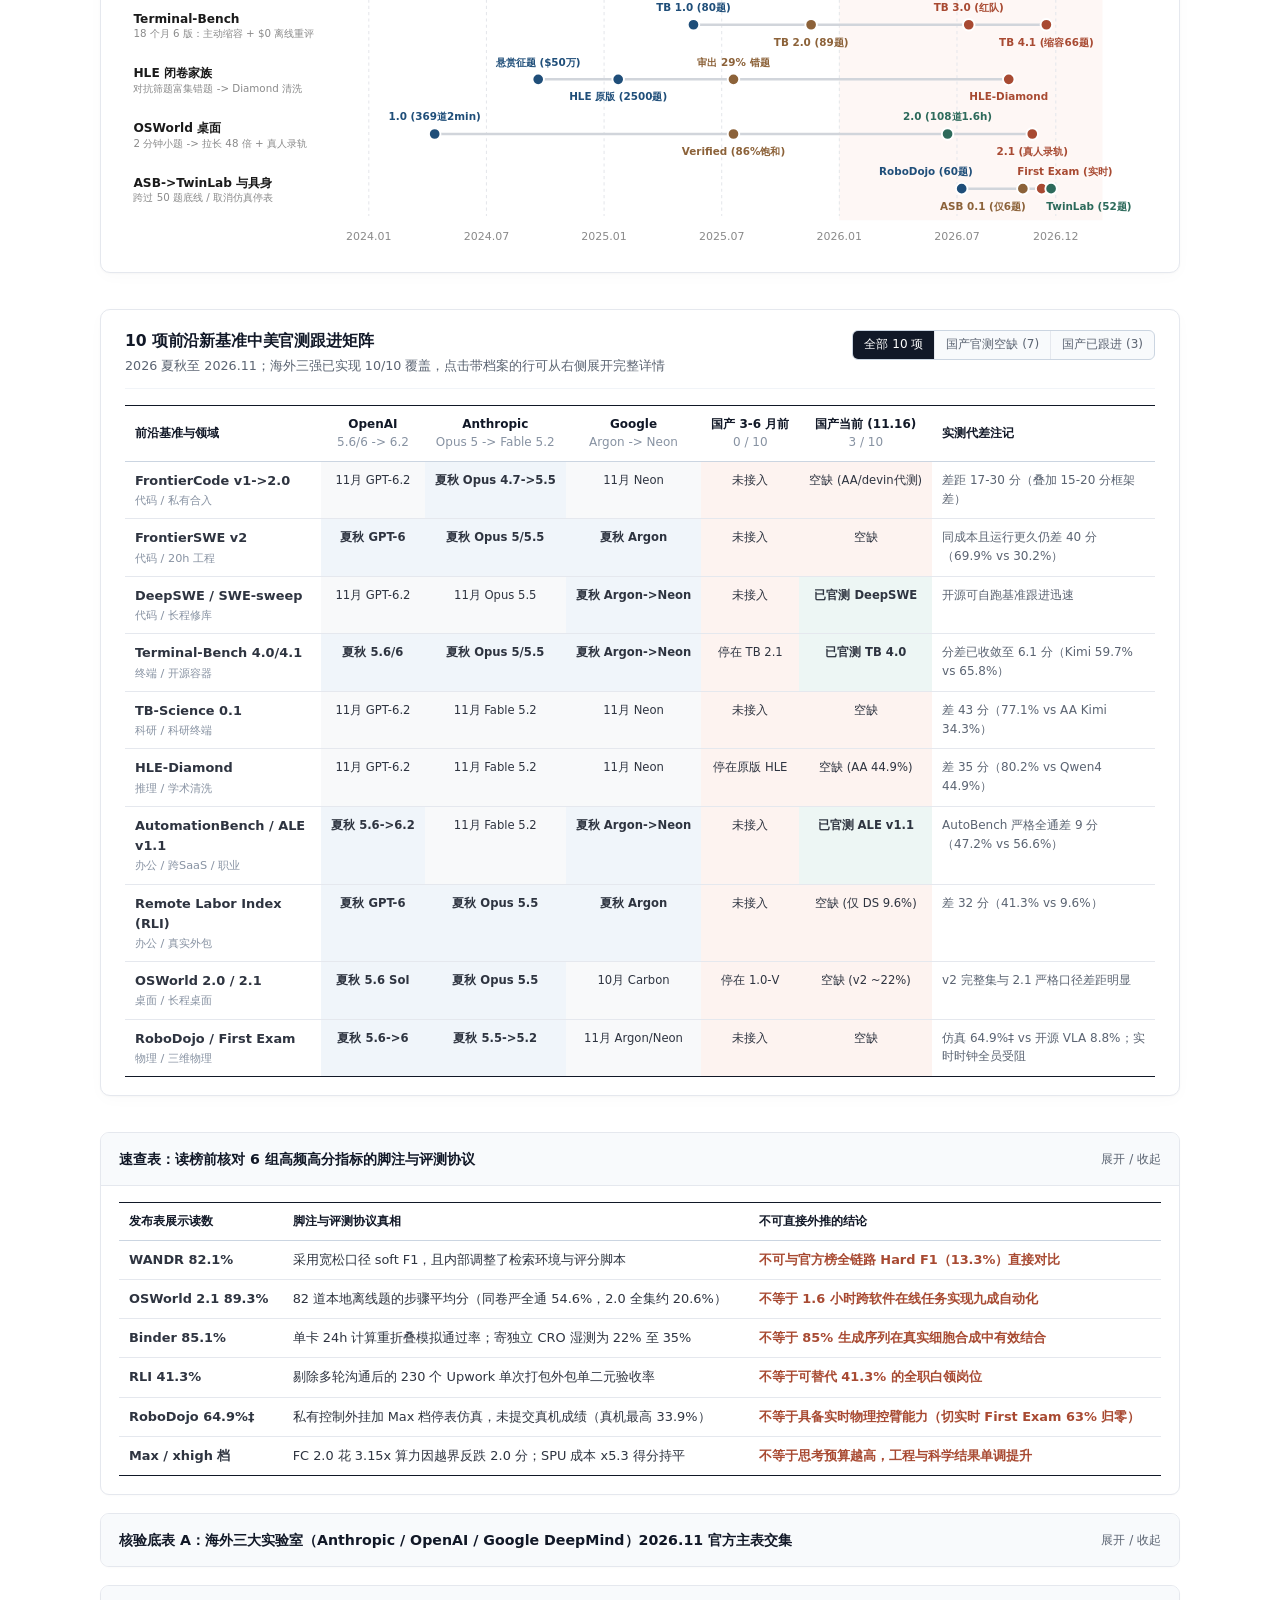
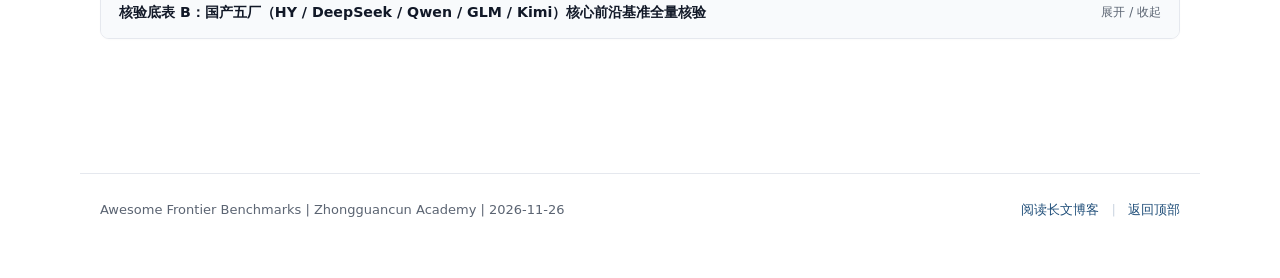
==== commit 543b803a: "Add full English edition (en.html, benchmarks-en.html, data-en.js, charts-en.js) and top-bar ZH/EN s" ====
--- a/benchmarks.html
+++ b/benchmarks.html
@@ -5,7 +5,7 @@
   <meta name="viewport" content="width=device-width, initial-scale=1.0">
   <title>Awesome Frontier Benchmarks (2026) | 16+3 前沿基准目录与核验库</title>
   <meta name="description" content="2026 前沿 AI 评测独立基准目录平台：覆盖 16 套核心前沿基准与 3 套旧代基线的四维交互检索、五大家族演进泳道、中美 10 榜跟进矩阵与八厂实测核验底表。">
-  <link rel="stylesheet" href="styles.css?v=20261126-11">
+  <link rel="stylesheet" href="styles.css?v=20261126-12">
 </head>
 <body>
 
@@ -18,6 +18,10 @@
       <a href="#sec-timeline">演进泳道</a>
       <a href="#sec-adoption">中美矩阵</a>
       <a href="#sec-ledgers">核验底表</a>
+      <div class="lang-switch" role="group" aria-label="语言切换">
+        <span class="lang-opt active" aria-current="page">中文</span>
+        <a class="lang-opt" href="benchmarks-en.html" data-lang-switch="en">EN</a>
+      </div>
     </nav>
   </div>
   <div class="read-progress" id="read-progress" aria-hidden="true"></div>
@@ -251,7 +255,7 @@
   </div>
 </footer>
 
-<script src="data.js?v=20261126-11"></script>
-<script src="charts.js?v=20261126-11"></script>
+<script src="data.js?v=20261126-12"></script>
+<script src="charts.js?v=20261126-12"></script>
 </body>
 </html>
--- a/styles.css
+++ b/styles.css
@@ -760,6 +760,10 @@
   transform: translateY(0);
 }
 
+html[lang="en"] .fig-img-wrap.is-zoomable::after {
+  content: "Click to enlarge";
+}
+
 /* Calibrated aspect-ratio height constraints (prevents vertical monolith bloat!) */
 .fig-img-wrap.media-wide {
   background: #FFFFFF;
@@ -1521,6 +1525,43 @@
 }
 .nav-dir-link:hover { border-color: var(--ink); background: var(--surface-2); }
 
+/* Header Language Switcher (中文 / EN segmented toggle) */
+.lang-switch {
+  display: inline-flex;
+  align-items: center;
+  border: 1px solid var(--border-strong);
+  border-radius: 6px;
+  overflow: hidden;
+  background: var(--surface);
+  flex-shrink: 0;
+}
+
+.lang-opt {
+  padding: 3.5px 8.5px;
+  font-size: 12px;
+  font-weight: 600;
+  line-height: 1.3;
+  color: var(--muted) !important;
+  text-decoration: none !important;
+  white-space: nowrap;
+  transition: background 0.14s ease, color 0.14s ease;
+}
+
+.lang-opt:first-child {
+  border-right: 1px solid var(--border);
+}
+
+a.lang-opt:hover {
+  background: var(--surface-2);
+  color: var(--ink) !important;
+}
+
+.lang-opt.active {
+  background: var(--ink);
+  color: #FFFFFF !important;
+  cursor: default;
+}
+
 .page-wide { max-width: 1120px; margin: 0 auto; padding: 0 20px 72px; }
 .page-wide .figure-card.full,
 .page-wide details.deep-dive.wide { max-width: 100%; }
